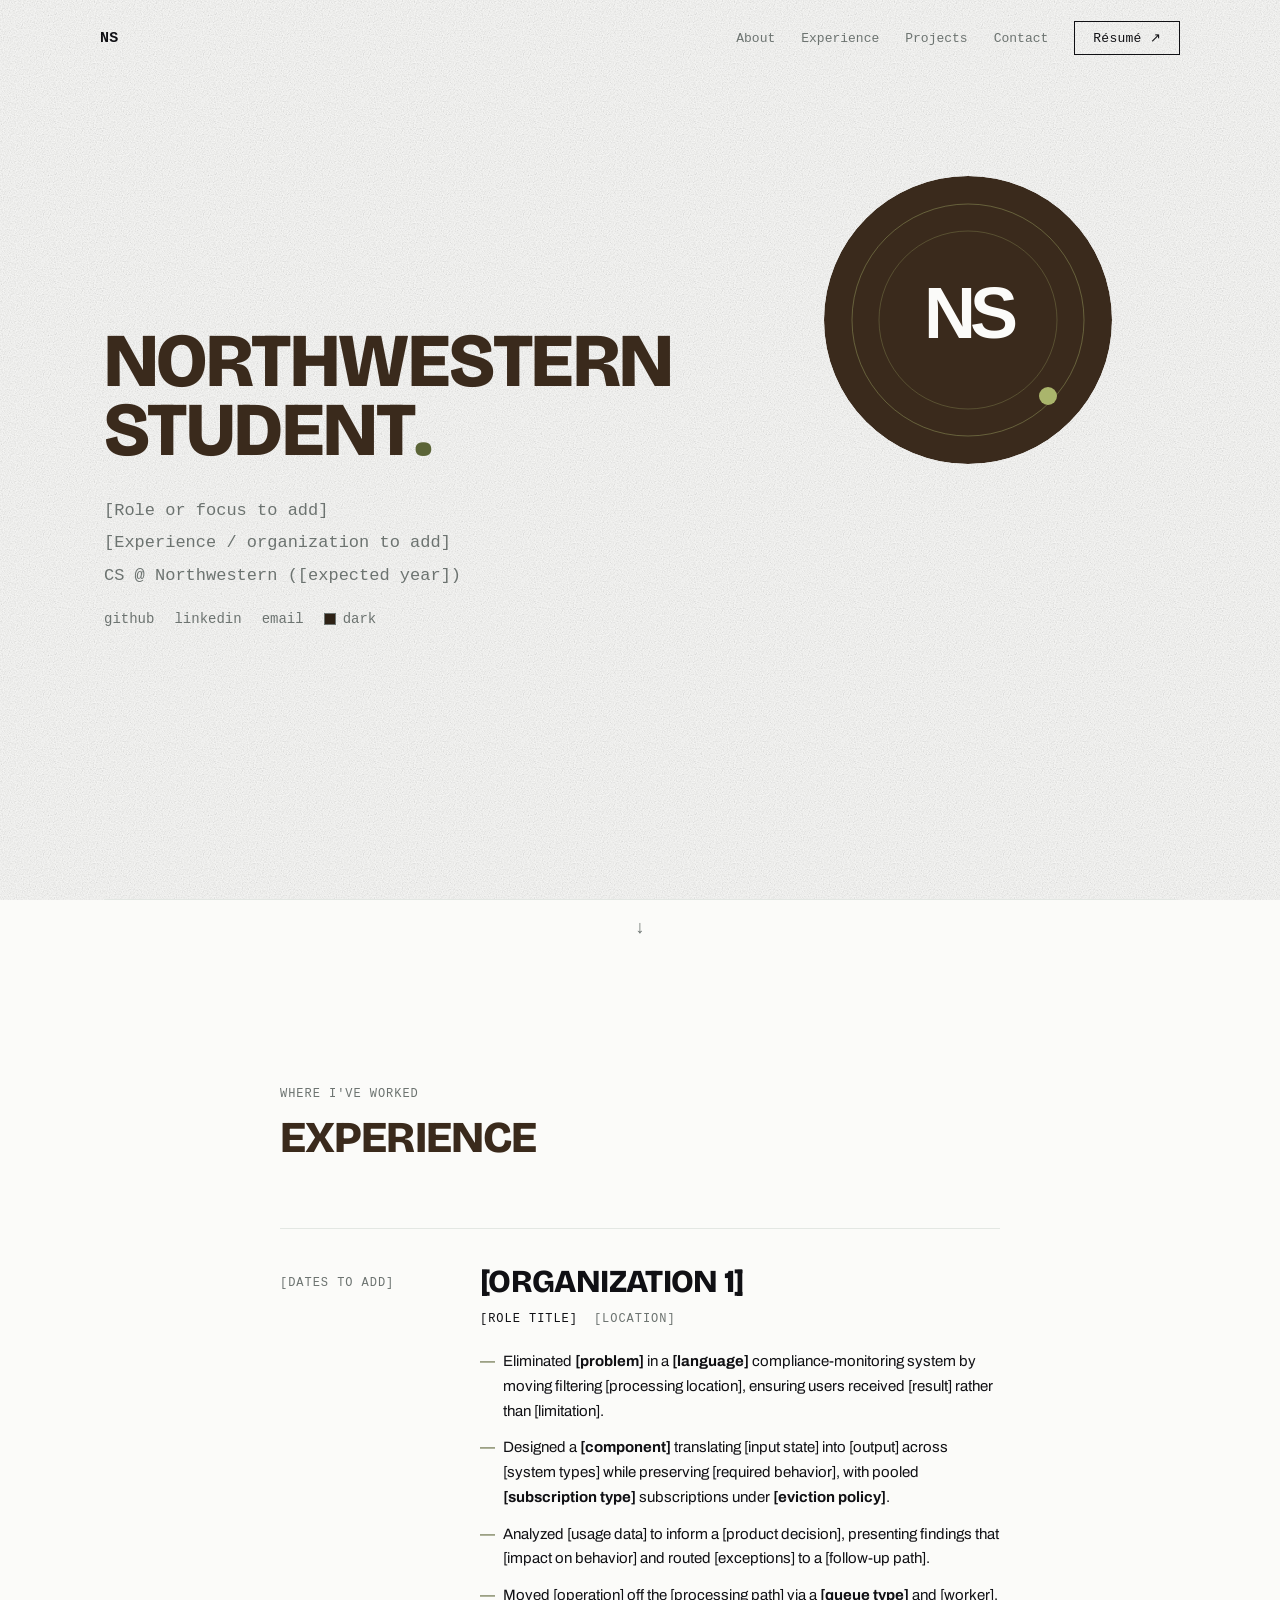
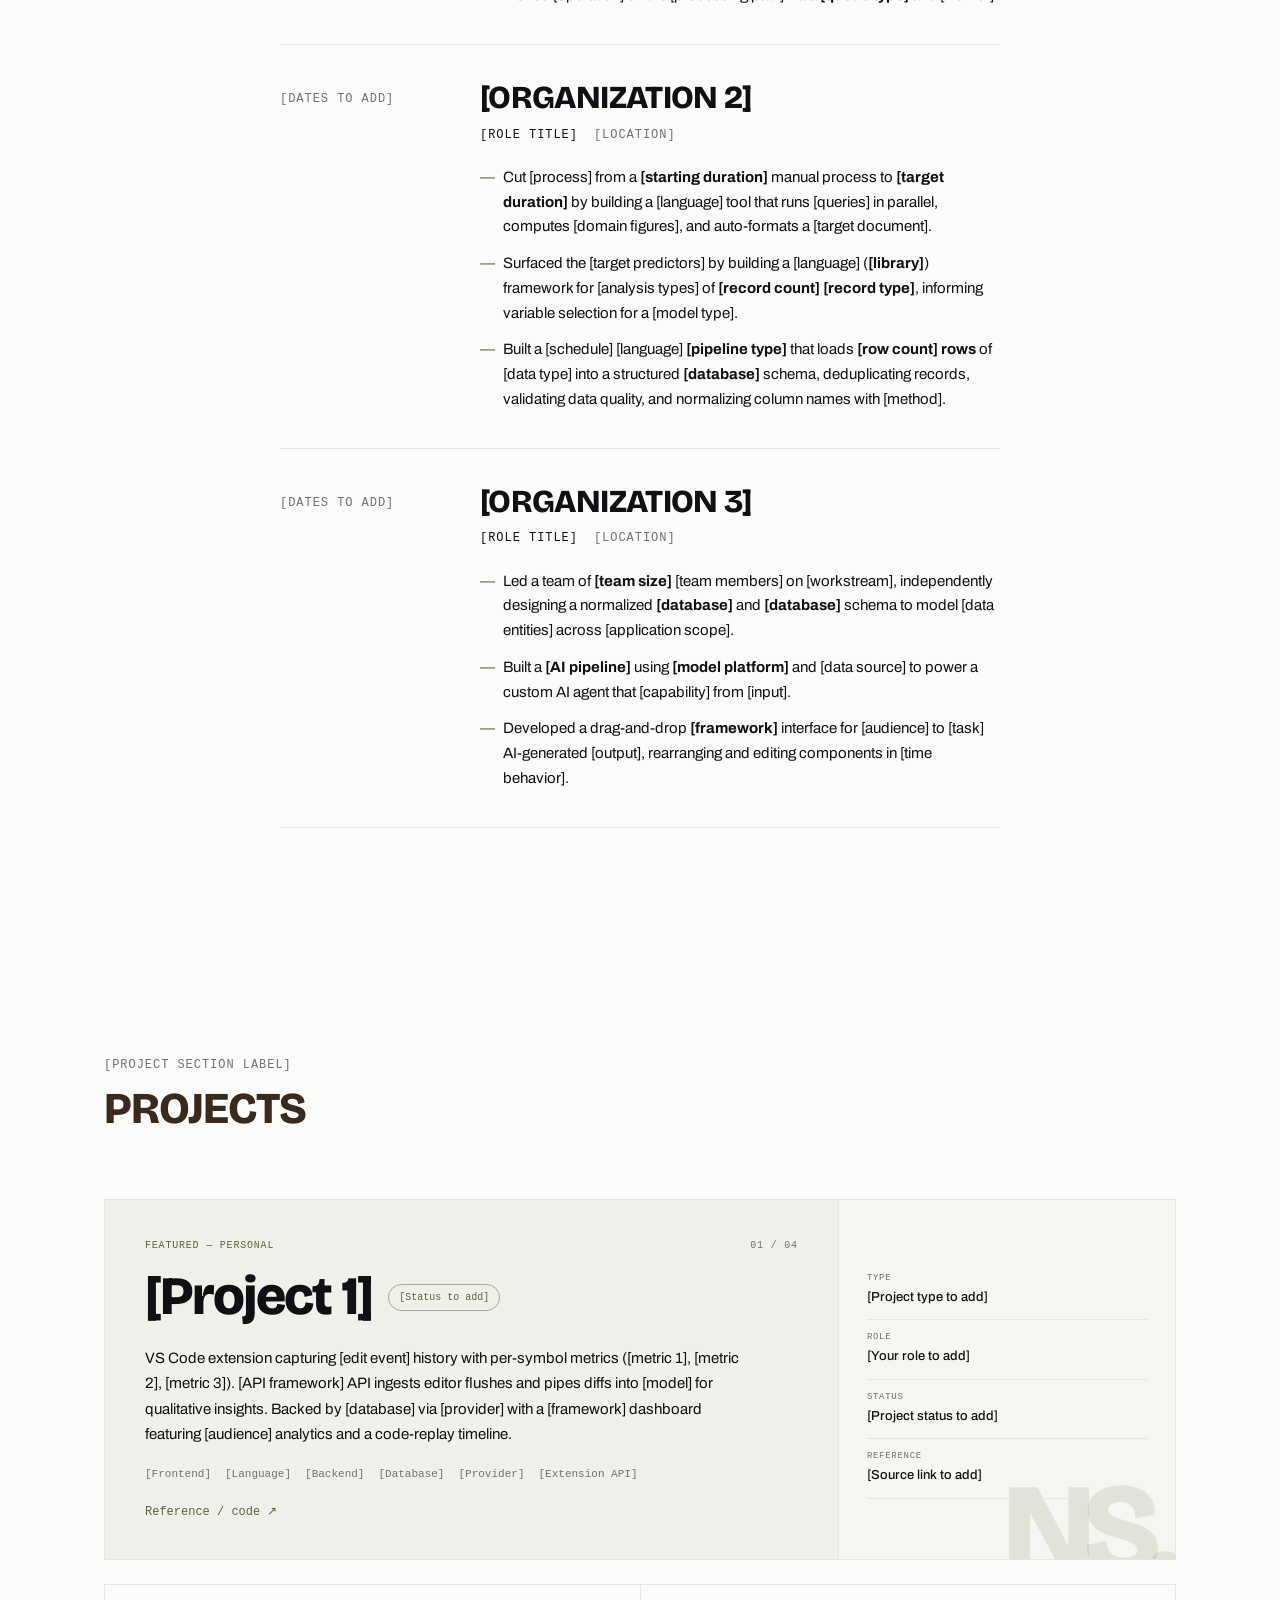
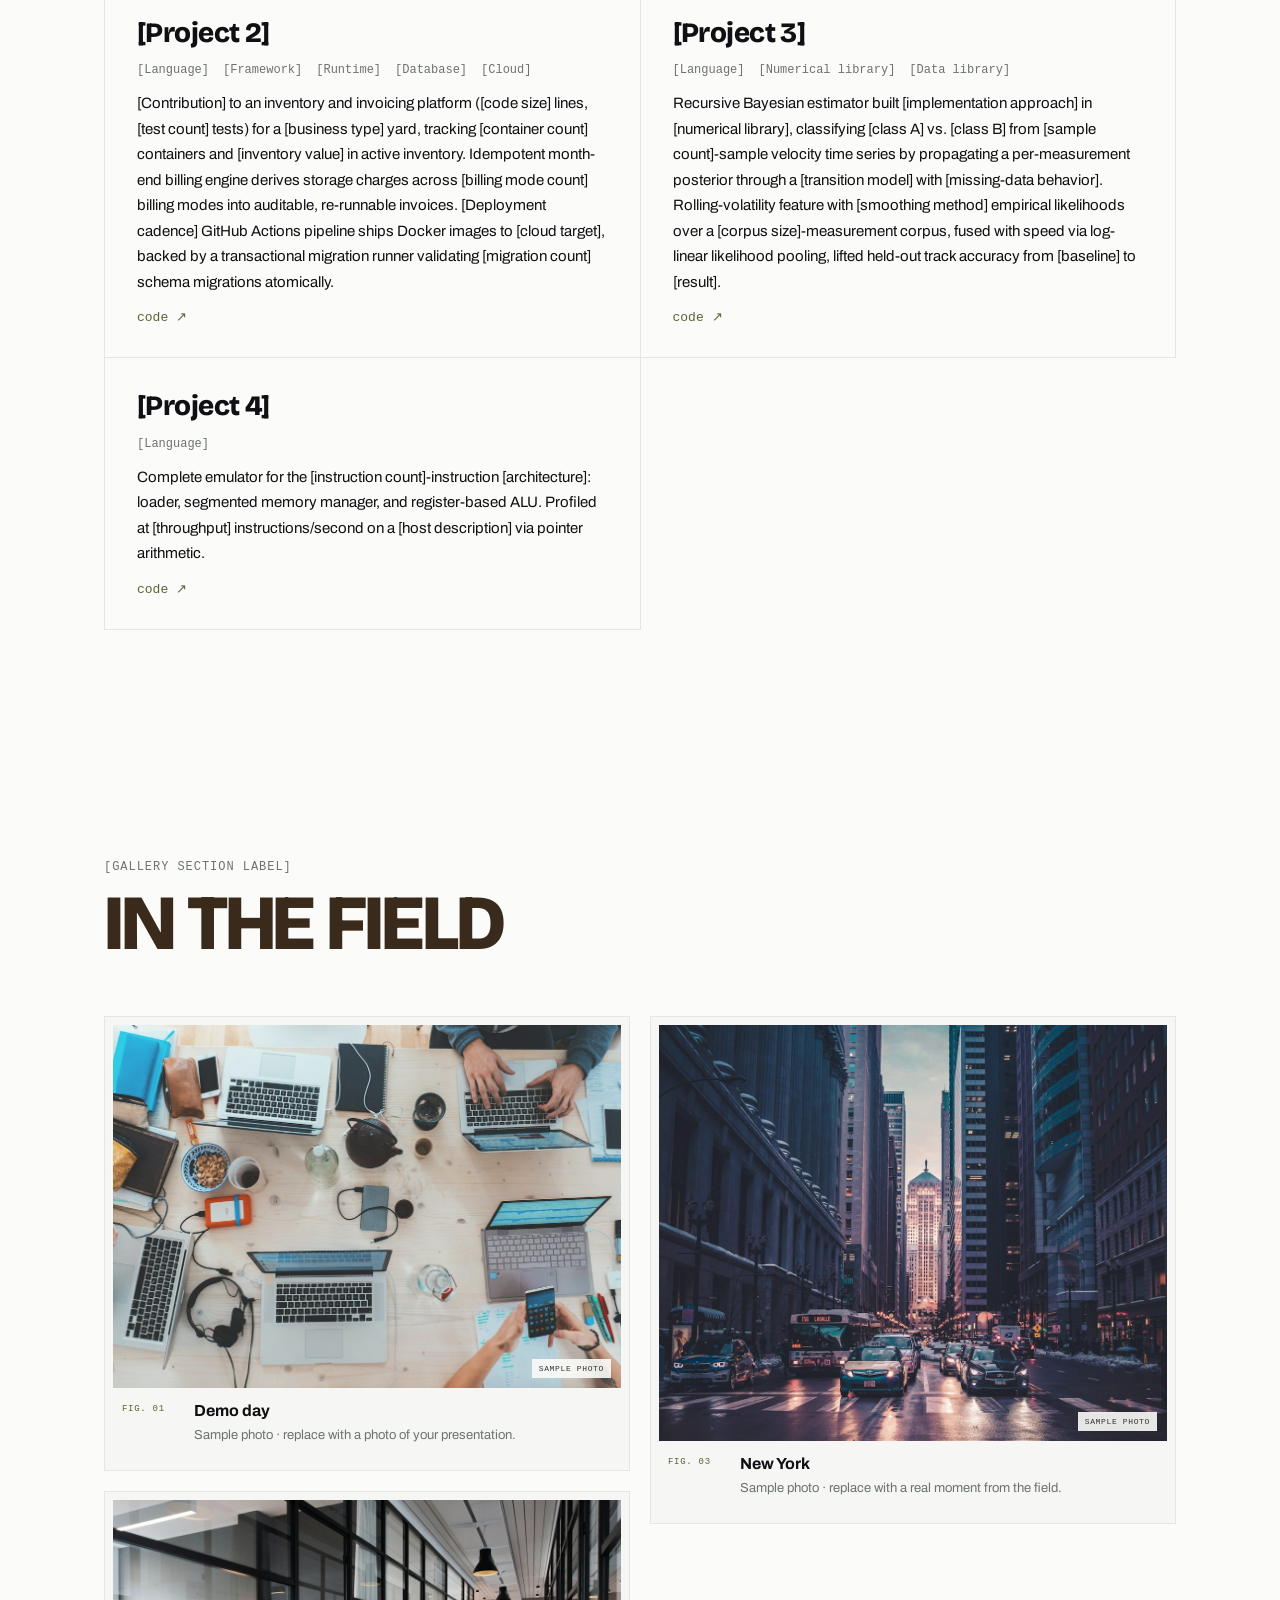
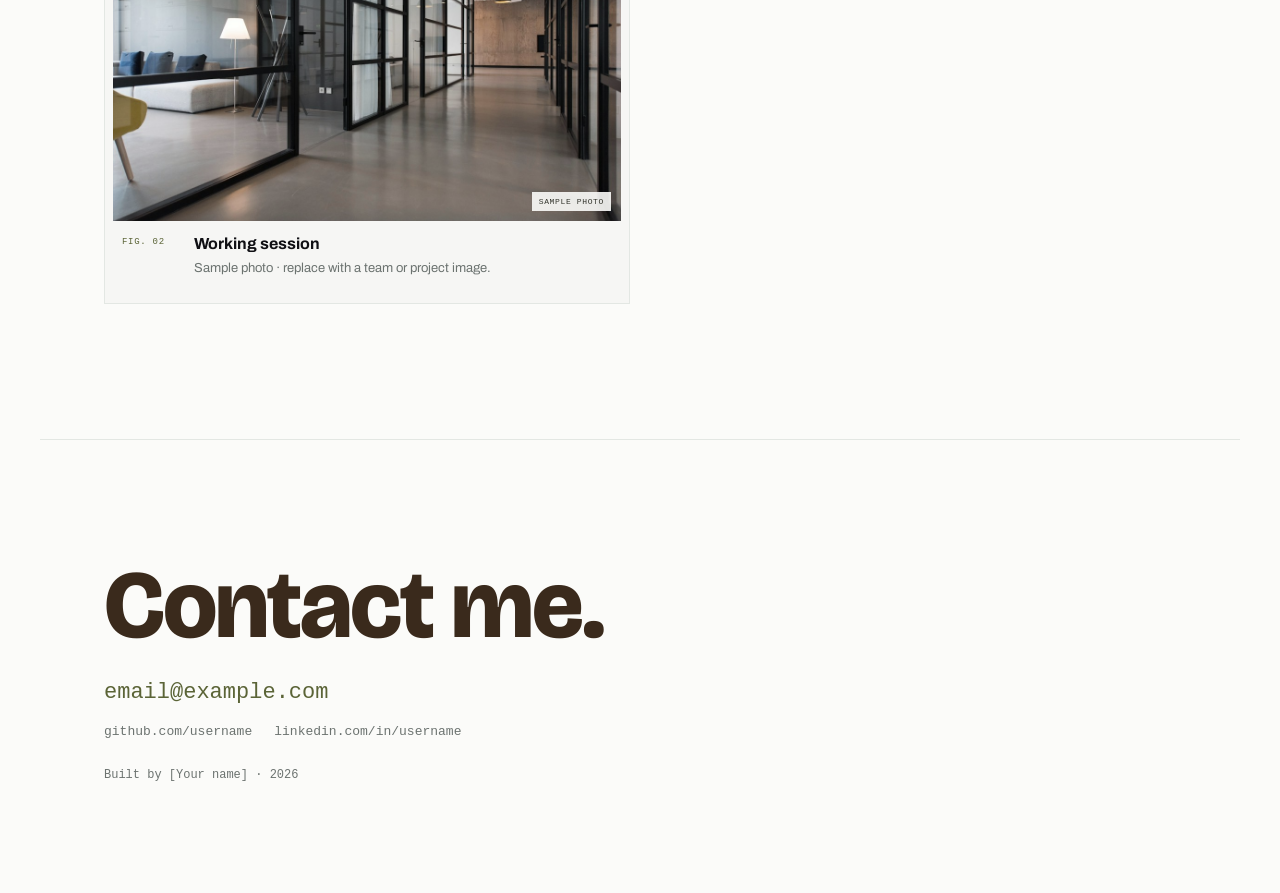
==== index.html @ 8c3e5233 "Publish source-based Northwestern Student portfolio template" ====
<!DOCTYPE html>
<html lang="en">
  <head>
    <meta charset="UTF-8" />
    <link rel="icon" type="image/svg+xml" href="./favicon.svg" />
    <meta name="viewport" content="width=device-width, initial-scale=1.0" />
    <link rel="preconnect" href="https://fonts.googleapis.com" />
    <link rel="preconnect" href="https://fonts.gstatic.com" crossorigin />
    <link
      href="https://fonts.googleapis.com/css2?family=Archivo:wght@400;700&family=Bricolage+Grotesque:wght@800&display=swap"
      rel="stylesheet" />
    <meta name="description" content="A hypothetical Northwestern computer science student portfolio template. Replace bracketed placeholders with verified details before sharing." />
    <title>Northwestern Student Portfolio</title>
    <script type="module" src="./assets/index-VqgN4zkm.js"></script>
    <script type="module" src="./assets/extension.js"></script>
    <link rel="stylesheet" href="./assets/index-yL4Jrv0C.css">
    <link rel="stylesheet" href="./assets/extension.css">
  </head>
  <body>
    <div id="root"></div>
  </body>
</html>
---- assets/index-yL4Jrv0C.css ----
[data-theme=light]{--bg: #FBFBF9;--ink: #101014;--accent: #5B6437;--muted: #6C7370;--hairline: #E3E7E3;--swatch: #2E2216;--grain-opacity: .45;--accent-2: var(--brand-brown)}[data-theme=dark]{--bg: #2E2216;--ink: #EFF2EE;--accent: #AAB56C;--muted: #978E85;--hairline: #3E3226;--swatch: #FBFBF9;--grain-opacity: .12;--accent-2: var(--ink)}:root{--brand-brown: #3A2A1C;--font-display: "Bricolage Grotesque", system-ui, sans-serif;--font-body: "Archivo", system-ui, sans-serif;--font-mono: ui-monospace, "SF Mono", "Cascadia Mono", Menlo, Consolas, monospace;--maxw: 1200px;--gutter: clamp(20px, 5vw, 64px);--section-pad: clamp(56px, 9vw, 128px)}*{box-sizing:border-box}html{scroll-behavior:smooth}body{background-color:var(--bg);margin:0;padding:0;display:flex;justify-content:center;transition:background-color .15s ease;position:relative}body:before{content:"";position:fixed;top:0;right:0;bottom:0;left:0;z-index:0;pointer-events:none;background-image:url("data:image/svg+xml,%3Csvg xmlns='http://www.w3.org/2000/svg' width='160' height='160'%3E%3Cfilter id='p'%3E%3CfeTurbulence type='fractalNoise' baseFrequency='0.85' numOctaves='2' stitchTiles='stitch'/%3E%3CfeColorMatrix type='saturate' values='0'/%3E%3C/filter%3E%3Crect width='100%25' height='100%25' filter='url(%23p)'/%3E%3C/svg%3E");opacity:var(--grain-opacity, .08)}#root{width:100%;max-width:var(--maxw);display:flex;flex-direction:column;position:relative;z-index:1}#hero,#experience,#projects,#footer{scroll-margin-top:56px}h1,h2,h3,p{margin:0;padding:0;color:var(--ink)}h1{font-family:var(--font-display);font-weight:800;font-size:clamp(28px,5vw,44px);letter-spacing:-.02em}h2,h3{font-family:var(--font-body);font-weight:700}p{font-family:var(--font-body);font-size:16px;font-weight:400}.nums,.tabular{font-variant-numeric:tabular-nums}.reveal{opacity:0;transition:opacity .3s ease;transition-delay:var(--delay, 0ms)}.reveal.visible{opacity:1}.sectionHead{margin-bottom:clamp(32px,6vw,64px)}.sectionLabel{display:block;font-family:var(--font-mono)!important;font-size:12px!important;letter-spacing:.08em!important;text-transform:uppercase!important;color:var(--muted)!important;margin-bottom:10px}.sectionTitle{margin:0;color:var(--accent-2);text-transform:uppercase}:focus-visible{outline:2px solid var(--accent);outline-offset:2px}@media (prefers-reduced-motion: reduce){html{scroll-behavior:auto!important}*,*:before,*:after{animation:none!important;transition:none!important}.reveal{opacity:1!important;transform:none!important}}._nav_p88qd_1{position:fixed;top:0;left:0;right:0;z-index:100;background:transparent;border-bottom:1px solid transparent;transition:background-color .15s ease,border-color .15s ease}._nav_p88qd_1._scrolled_p88qd_12{background:var(--bg);border-bottom:1px solid var(--hairline)}._inner_p88qd_17{max-width:1200px;margin:0 auto;padding:0 24px;height:76px;display:flex;align-items:center;justify-content:space-between}@media (width >= 800px){._inner_p88qd_17{padding:0 60px}}@media (width >= 1400px){._inner_p88qd_17{padding:0 80px}}._logo_p88qd_41{font-family:var(--font-mono);font-weight:700;font-size:15px;color:var(--ink);background:none;border:none;cursor:pointer;padding:0;letter-spacing:.02em;flex-shrink:0;transition:color .15s ease}._logo_p88qd_41:hover{color:var(--accent)}._links_p88qd_61{display:flex;align-items:baseline;gap:6px}@media (width >= 500px){._links_p88qd_61{gap:18px}}@media (width >= 800px){._links_p88qd_61{gap:26px}}._links_p88qd_61 button{font-family:var(--font-mono);font-size:13px;color:var(--muted);background:none;border:none;cursor:pointer;padding:4px 0;transition:color .15s ease;display:none}@media (width >= 500px){._links_p88qd_61 button{display:block}}._links_p88qd_61 button:hover{color:var(--accent)}._resume_p88qd_104{font-family:var(--font-mono);font-size:13px;color:var(--ink);text-decoration:none;border:1px solid var(--ink);border-radius:0;padding:8px 18px;letter-spacing:.02em;transition:background-color .15s ease,color .15s ease;white-space:nowrap}._resume_p88qd_104:hover,._resume_p88qd_104:focus-visible{background:var(--accent);border-color:var(--accent);color:var(--bg)}._heroWrapper_1gba7_2{position:relative}._hero_1gba7_2{position:relative;z-index:1;display:flex;flex-direction:column;min-height:100vh;padding:clamp(112px,16vw,176px) var(--gutter) 0}._nameRow_1gba7_17{display:flex;align-items:flex-end;justify-content:space-between;gap:clamp(24px,5vw,72px)}._name_1gba7_17{display:flex;flex-direction:column;flex-shrink:0}._lineMask_1gba7_31{overflow:hidden}._lineInner_1gba7_35{display:block;font-family:var(--font-display);font-weight:800;font-size:clamp(72px,14vw,160px);line-height:.9;letter-spacing:-.02em;text-transform:uppercase;color:var(--accent-2);transform:translateY(0);animation:_lineIn_1gba7_35 .62s cubic-bezier(.22,.7,.2,1) both}._lineMask_1gba7_31:nth-of-type(2) ._lineInner_1gba7_35{animation-delay:90ms}._stop_1gba7_52{color:var(--accent);display:inline-block;transform:scale(1);animation:_stopPop_1gba7_1 .38s cubic-bezier(.34,1.56,.64,1) both;animation-delay:.65s}._photo_1gba7_60{height:clamp(130px,25.2vw,288px);width:clamp(130px,25.2vw,288px);margin-right:clamp(8px,5vw,72px);object-fit:cover;border-radius:50%;flex-shrink:0;opacity:1;animation:_heroFadeIn_1gba7_1 .62s ease both;animation-delay:.3s}._bottom_1gba7_75{margin-top:34px;display:flex;justify-content:flex-start;opacity:1;animation:_heroFadeIn_1gba7_1 .42s ease both;animation-delay:.52s}._bottomRight_1gba7_84{display:flex;flex-direction:column;align-items:flex-start;gap:22px}._meta_1gba7_91{display:flex;flex-direction:column;align-items:flex-start;gap:6px;color:var(--muted);text-align:left}._meta_1gba7_91 span{font-family:var(--font-mono);font-size:clamp(15px,1.4vw,17px);line-height:1.55;font-variant-numeric:tabular-nums}._metaLinks_1gba7_107{display:flex;align-items:center;gap:20px;font-family:var(--font-mono);font-size:14px}._metaLinks_1gba7_107 a,._metaLinks_1gba7_107 button{color:var(--muted);text-decoration:none;background:none;border:none;padding:0;font:inherit;cursor:pointer;transition:color .15s ease}._metaLinks_1gba7_107 a:hover,._metaLinks_1gba7_107 a:focus-visible,._metaLinks_1gba7_107 button:hover,._metaLinks_1gba7_107 button:focus-visible{color:var(--accent)}._themeToggle_1gba7_135{display:inline-flex;align-items:center;gap:7px;text-transform:lowercase}._swatch_1gba7_142{width:12px;height:12px;flex-shrink:0;border:1px solid currentColor;border-radius:0;background:var(--swatch)}._flipping_1gba7_151 ._swatch_1gba7_142{animation:_swatchFlip_1gba7_1 .15s ease}@keyframes _swatchFlip_1gba7_1{0%{transform:scaleY(1)}50%{transform:scaleY(0)}to{transform:scaleY(1)}}._heroHairline_1gba7_162{border-top:1px solid var(--hairline);margin-top:auto;opacity:1;animation:_heroFadeIn_1gba7_1 .42s ease both;animation-delay:.52s}._scrollHint_1gba7_171{display:flex;align-items:center;justify-content:center;width:100%;padding:18px 0 34px;font-family:var(--font-mono);font-size:18px;color:var(--muted);background:none;border:none;cursor:pointer;transition:color .15s ease}._scrollHint_1gba7_171:hover,._scrollHint_1gba7_171:focus-visible{color:var(--accent)}@keyframes _lineIn_1gba7_35{0%{transform:translateY(100%)}to{transform:translateY(0)}}@keyframes _stopPop_1gba7_1{0%{transform:scale(0)}70%{transform:scale(1.18)}to{transform:scale(1)}}@keyframes _heroFadeIn_1gba7_1{0%{opacity:0}to{opacity:1}}@media (width < 800px){._hero_1gba7_2{padding-top:128px}}@media (width < 600px){._nameRow_1gba7_17{flex-direction:column;align-items:flex-start;gap:28px}._photo_1gba7_60{height:190px;width:190px}}._container_qhq2s_1{max-width:var(--maxw);margin:0 auto;padding:var(--section-pad) var(--gutter)}._jobList_qhq2s_7{display:flex;flex-direction:column;border-bottom:1px solid var(--hairline)}._job_qhq2s_7{display:grid;grid-template-columns:160px 1fr;gap:8px 40px;padding:36px 0;border-top:1px solid var(--hairline)}._dateCol_qhq2s_23{display:flex;flex-direction:column;gap:8px;align-items:flex-start;padding-top:8px}._date_qhq2s_23{font-family:var(--font-mono);font-weight:400;font-size:12px;letter-spacing:.08em;text-transform:uppercase;line-height:1.7;color:var(--muted)}._current_qhq2s_41{font-family:var(--font-mono);font-weight:400;font-size:10px;letter-spacing:.14em;text-transform:uppercase;line-height:1;color:var(--accent);border:1px solid var(--accent);padding:4px 8px 3px}[data-theme=light] ._current_qhq2s_41{background:var(--accent);color:var(--bg)}._top_qhq2s_59{display:flex;align-items:baseline;gap:10px;flex-wrap:wrap}._company_qhq2s_66{font-family:var(--font-display);font-weight:800;font-size:clamp(24px,3vw,32px);letter-spacing:-.02em;text-transform:uppercase;line-height:1.05;color:var(--ink)}._startup_qhq2s_76{font-family:var(--font-mono);font-weight:400;font-size:11px;letter-spacing:.08em;text-transform:uppercase;line-height:1;color:var(--muted);margin-left:10px}._role_qhq2s_87{font-family:var(--font-mono);font-weight:400;font-size:12px;letter-spacing:.08em;text-transform:uppercase;line-height:1.7;color:var(--ink)}._location_qhq2s_97{font-family:var(--font-mono);font-weight:400;font-size:12px;letter-spacing:.08em;text-transform:uppercase;line-height:1.7;color:var(--muted)}._sub_qhq2s_107{display:flex;gap:6px 16px;flex-wrap:wrap;font-family:var(--font-body);font-size:14px;color:var(--muted);margin-top:10px;margin-bottom:20px}._bullets_qhq2s_120{list-style:none;padding:0;margin:0;display:flex;flex-direction:column;gap:12px;max-width:65ch}._bullets_qhq2s_120 li{font-family:var(--font-body);font-weight:400;font-size:15px;letter-spacing:0;line-height:1.65;color:var(--ink);position:relative;padding-left:1.5em}._bullets_qhq2s_120 li:before{content:"—";position:absolute;left:0;color:var(--accent)}._accent_qhq2s_148{color:var(--ink);font-weight:700}@media (width < 720px){._job_qhq2s_7{grid-template-columns:1fr;padding:28px 0}._dateCol_qhq2s_23{flex-direction:row;align-items:center;gap:12px;padding-top:0;margin-bottom:10px}}._container_1aul7_1{max-width:var(--maxw);margin:0 auto;padding:var(--section-pad) var(--gutter)}._grid_1aul7_9{display:grid;grid-template-columns:repeat(2,1fr);border-top:1px solid var(--hairline);border-left:1px solid var(--hairline)}@media (width < 720px){._grid_1aul7_9{grid-template-columns:1fr}}._card_1aul7_24{padding:32px;display:flex;flex-direction:column;gap:14px;border-right:1px solid var(--hairline);border-bottom:1px solid var(--hairline)}._name_1aul7_33{font-family:var(--font-display);font-weight:800;font-size:clamp(24px,2.5vw,28px);letter-spacing:-.02em;line-height:1.15;color:var(--ink)}._award_1aul7_42{font-family:var(--font-mono);font-size:11px;letter-spacing:.05em;text-transform:uppercase;color:var(--accent);align-self:flex-start}._tech_1aul7_51{list-style:none;margin:0;padding:0;display:flex;flex-wrap:wrap;gap:6px 14px;font-family:var(--font-mono);font-size:12px;color:var(--muted)}._description_1aul7_63{font-family:var(--font-body);font-size:15px;line-height:1.7;color:var(--ink);max-width:65ch;flex:1}._link_1aul7_72{font-family:var(--font-mono);font-size:13px;color:var(--accent);text-decoration:none;align-self:flex-start;transition:opacity .15s ease}._link_1aul7_72:hover,._link_1aul7_72:focus-visible{opacity:.7}._footer_141uw_1{border-top:1px solid var(--hairline)}._inner_141uw_5{max-width:var(--maxw);margin:0 auto;padding:var(--section-pad) var(--gutter) clamp(56px,9vw,112px)}._message_141uw_11{font-family:var(--font-display);font-weight:800;font-size:clamp(48px,8vw,96px);letter-spacing:-.02em;line-height:1.05;color:var(--accent-2);max-width:20ch;margin-bottom:24px}._email_141uw_22{font-family:var(--font-mono);font-size:clamp(16px,2.4vw,22px);color:var(--accent);text-decoration:none;display:inline-block;margin-bottom:18px;border-bottom:1px solid transparent;transition:border-color .15s ease}._email_141uw_22:hover,._email_141uw_22:focus-visible{border-bottom-color:var(--accent)}._links_141uw_38{display:flex;gap:8px 22px;flex-wrap:wrap;font-family:var(--font-mono);font-size:13px;margin-bottom:28px}._links_141uw_38 a{color:var(--muted);text-decoration:none;border-bottom:1px solid transparent;transition:color .15s ease,border-color .15s ease}._links_141uw_38 a:hover,._links_141uw_38 a:focus-visible{color:var(--accent);border-bottom-color:currentColor}._copy_141uw_60{font-family:var(--font-mono);font-size:12px;color:var(--muted)}
---- assets/extension.css ----
.portfolio-featured {
  display: grid;
  grid-template-columns: minmax(0, 2fr) minmax(250px, .92fr);
  margin: 0 0 24px;
  border: 1px solid var(--hairline);
  background: color-mix(in srgb, var(--accent) 7%, var(--bg));
}
.portfolio-featured__main { min-width: 0; padding: clamp(24px, 4vw, 40px); }
.portfolio-featured__kicker { display: flex; justify-content: space-between; gap: 18px; margin: 0 0 18px; font-family: var(--font-mono); font-size: 10px; letter-spacing: .08em; }
.portfolio-featured__label { color: var(--accent); }
.portfolio-featured__index { color: var(--muted); }
.portfolio-featured__title-row { display: flex; flex-wrap: wrap; align-items: center; gap: 12px 16px; }
.portfolio-featured__title { color: var(--ink); font: 800 clamp(34px, 4.7vw, 54px)/1.05 var(--font-display); letter-spacing: -.035em; overflow-wrap: anywhere; }
.portfolio-featured__status { padding: 7px 10px; border: 1px solid color-mix(in srgb, var(--accent) 45%, var(--hairline)); border-radius: 999px; color: var(--accent); font: 10px var(--font-mono); white-space: nowrap; }
.portfolio-featured__description { max-width: 68ch; margin: 20px 0 0; color: var(--ink); font: 15px/1.7 var(--font-body); overflow-wrap: anywhere; }
.portfolio-featured__tech { display: flex; flex-wrap: wrap; gap: 6px 14px; margin: 18px 0 0; padding: 0; list-style: none; color: var(--muted); font: 11px/1.5 var(--font-mono); }
.portfolio-featured__cta { display: inline-block; margin-top: 22px; color: var(--accent); font: 12px var(--font-mono); text-decoration: none; }
.portfolio-featured__cta:hover, .portfolio-featured__cta:focus-visible { opacity: .72; }
.portfolio-featured__meta { position: relative; display: flex; flex-direction: column; justify-content: center; gap: 0; min-width: 0; overflow: hidden; padding: 28px; border-left: 1px solid var(--hairline); background: color-mix(in srgb, var(--bg) 45%, transparent); }
.portfolio-featured__meta-row { position: relative; z-index: 1; display: flex; flex-direction: column; gap: 5px; padding: 12px 0; border-bottom: 1px solid var(--hairline); }
.portfolio-featured__meta-label { color: var(--muted); font: 9px var(--font-mono); letter-spacing: .08em; }
.portfolio-featured__meta-value { color: var(--ink); font: 500 13px/1.5 var(--font-body); overflow-wrap: anywhere; }
.portfolio-featured__mark { position: absolute; right: 4px; bottom: -30px; color: color-mix(in srgb, var(--accent) 13%, transparent); font: 800 130px/.9 var(--font-display); letter-spacing: -.08em; }
.portfolio-field { max-width: var(--maxw); margin: 0 auto; padding: var(--section-pad) var(--gutter); }
.portfolio-field__head { margin-bottom: clamp(28px, 5vw, 54px); }
.portfolio-field__title { color: var(--accent-2); font: 800 clamp(42px, 7vw, 78px)/1 var(--font-display); letter-spacing: -.04em; text-transform: uppercase; }
.portfolio-field__grid { column-count: 2; column-gap: 20px; }
.portfolio-field__figure { display: inline-block; width: 100%; margin: 0 0 20px; padding: 8px; border: 1px solid var(--hairline); break-inside: avoid; background: color-mix(in srgb, var(--ink) 2%, var(--bg)); vertical-align: top; }
.portfolio-field__image { position: relative; overflow: hidden; aspect-ratio: 1.4; background: var(--hairline); }
.portfolio-field__figure:nth-child(2) .portfolio-field__image { aspect-ratio: 1.58; }
.portfolio-field__figure:nth-child(3) .portfolio-field__image { aspect-ratio: 1.22; }
.portfolio-field__image img { display: block; width: 100%; height: 100%; object-fit: cover; filter: saturate(.78); transition: transform .5s ease, filter .3s ease; }
.portfolio-field__figure:hover .portfolio-field__image img { transform: scale(1.035); filter: saturate(.96); }
.portfolio-field__sample { position: absolute; right: 10px; bottom: 10px; padding: 5px 7px; color: #34352d; background: rgba(251,251,249,.9); font: 8px var(--font-mono); letter-spacing: .08em; }
.portfolio-field__figure figcaption { display: grid; grid-template-columns: 62px minmax(0,1fr); gap: 10px; padding: 13px 9px 7px; }
.portfolio-field__number { grid-row: span 2; padding-top: 3px; color: var(--accent); font: 9px var(--font-mono); letter-spacing: .08em; }
.portfolio-field__caption-title { color: var(--ink); font: 700 16px/1.3 var(--font-body); }
.portfolio-field__caption-copy { margin: 3px 0 0; color: var(--muted); font: 13px/1.55 var(--font-body); }
[hidden] { display: none !important; }

/* The generic placeholder name is longer than the original 160px Harry/Lynch pair. */
#hero ._name_1gba7_17 ._lineInner_1gba7_35 { font-size: clamp(36px, 6vw, 76px); }

@media (width < 720px) {
  .portfolio-featured { grid-template-columns: 1fr; }
  .portfolio-featured__meta { display: grid; grid-template-columns: repeat(2, minmax(0,1fr)); gap: 0 18px; padding: 18px 24px 24px; border-top: 1px solid var(--hairline); border-left: 0; }
  .portfolio-featured__meta-value { font-size: 12px; }
  .portfolio-field__grid { column-count: 1; }
  .portfolio-field__figure:nth-child(2) { width: 94%; margin-left: 6%; }
  .portfolio-field__figure:nth-child(3) { width: 96%; }
}

@media (width < 600px) {
  #hero ._name_1gba7_17 ._lineInner_1gba7_35 { font-size: clamp(32px, 10vw, 60px); }
}

@media (prefers-reduced-motion: reduce) {
  .portfolio-field__image img { transition: none; }
}
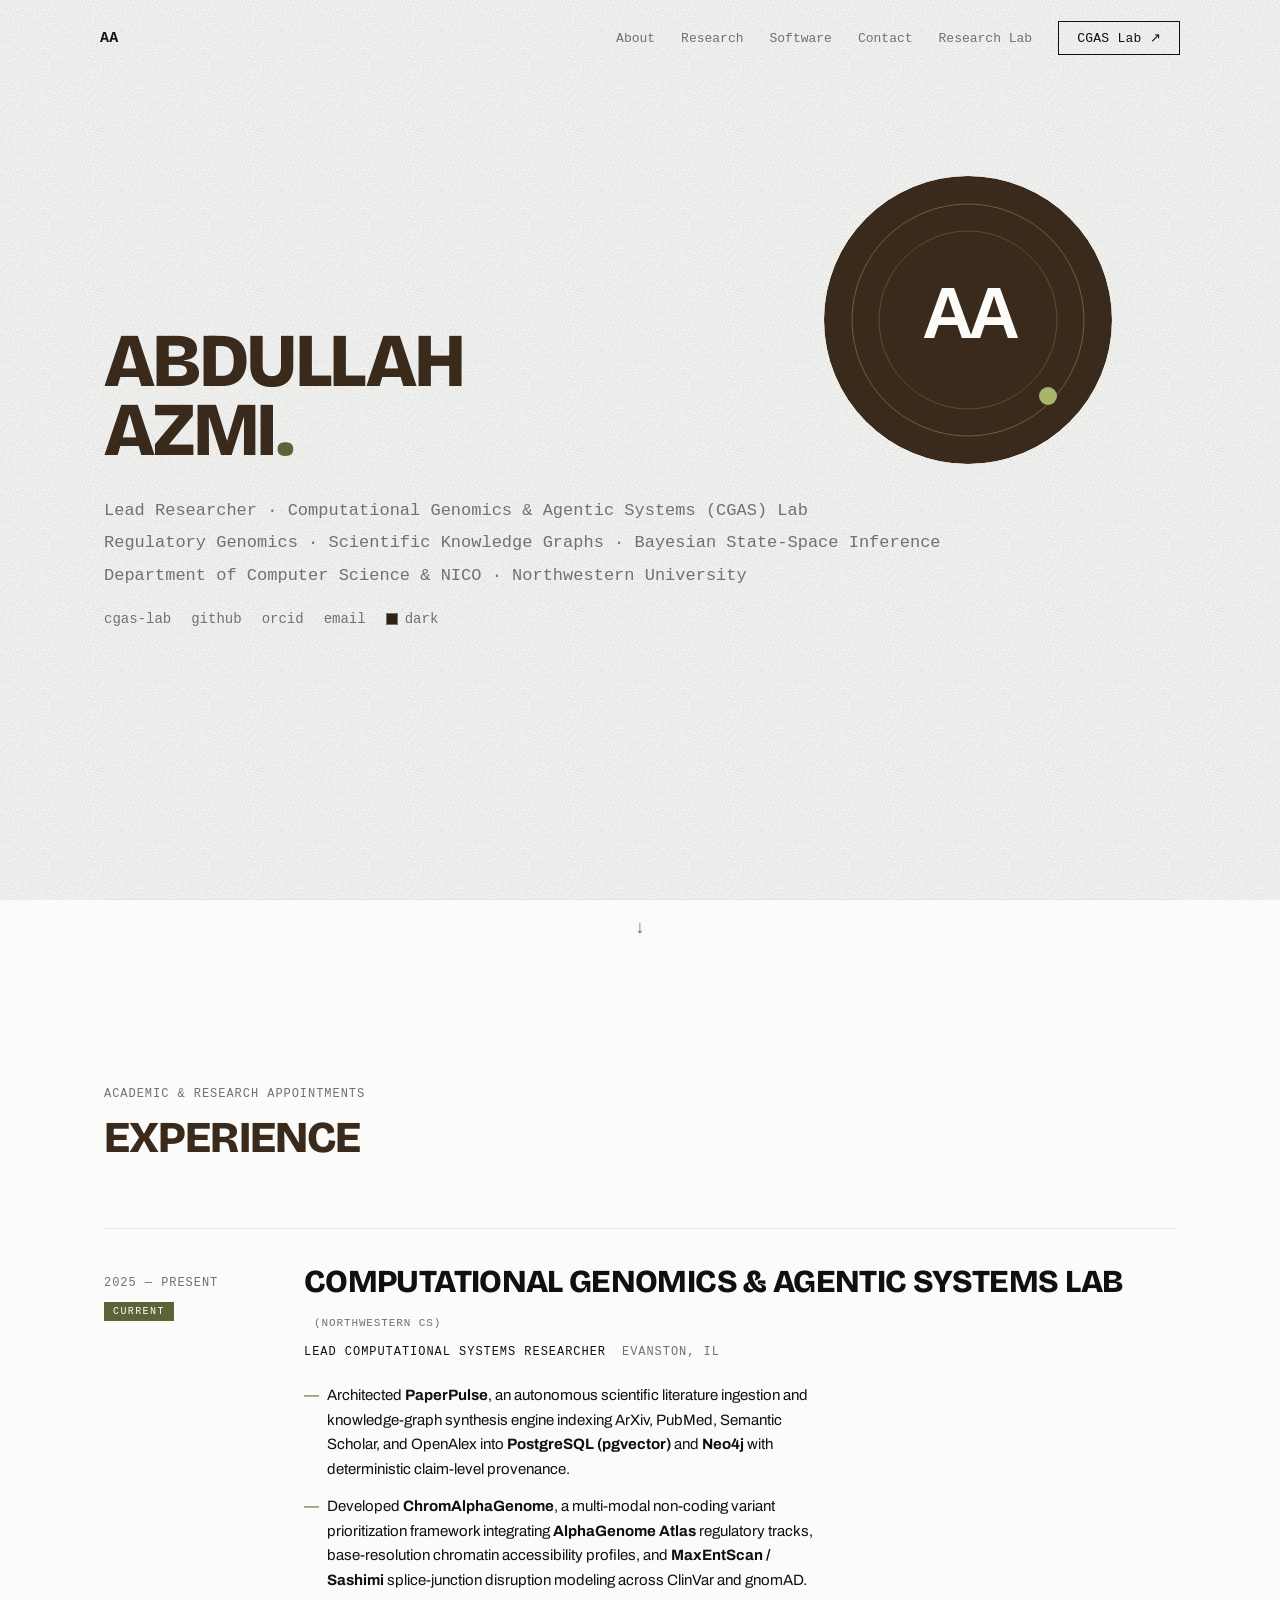
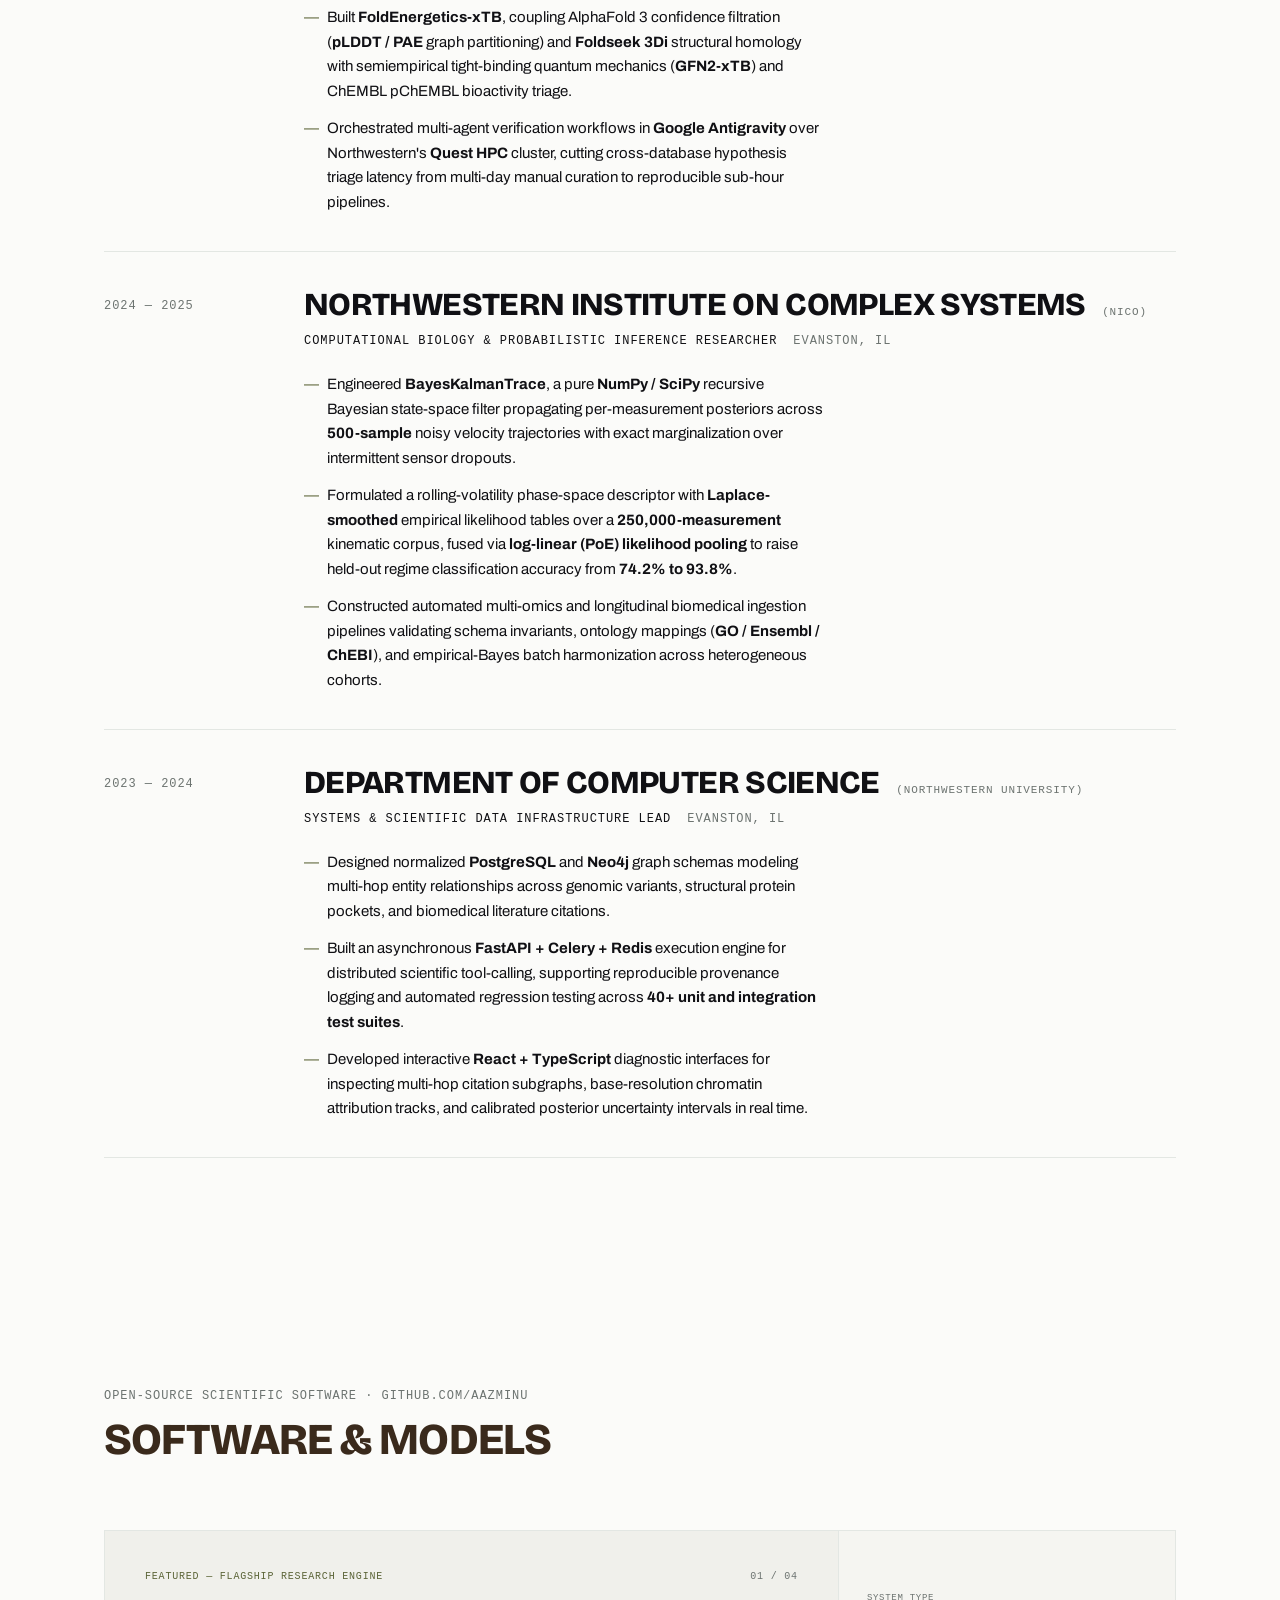
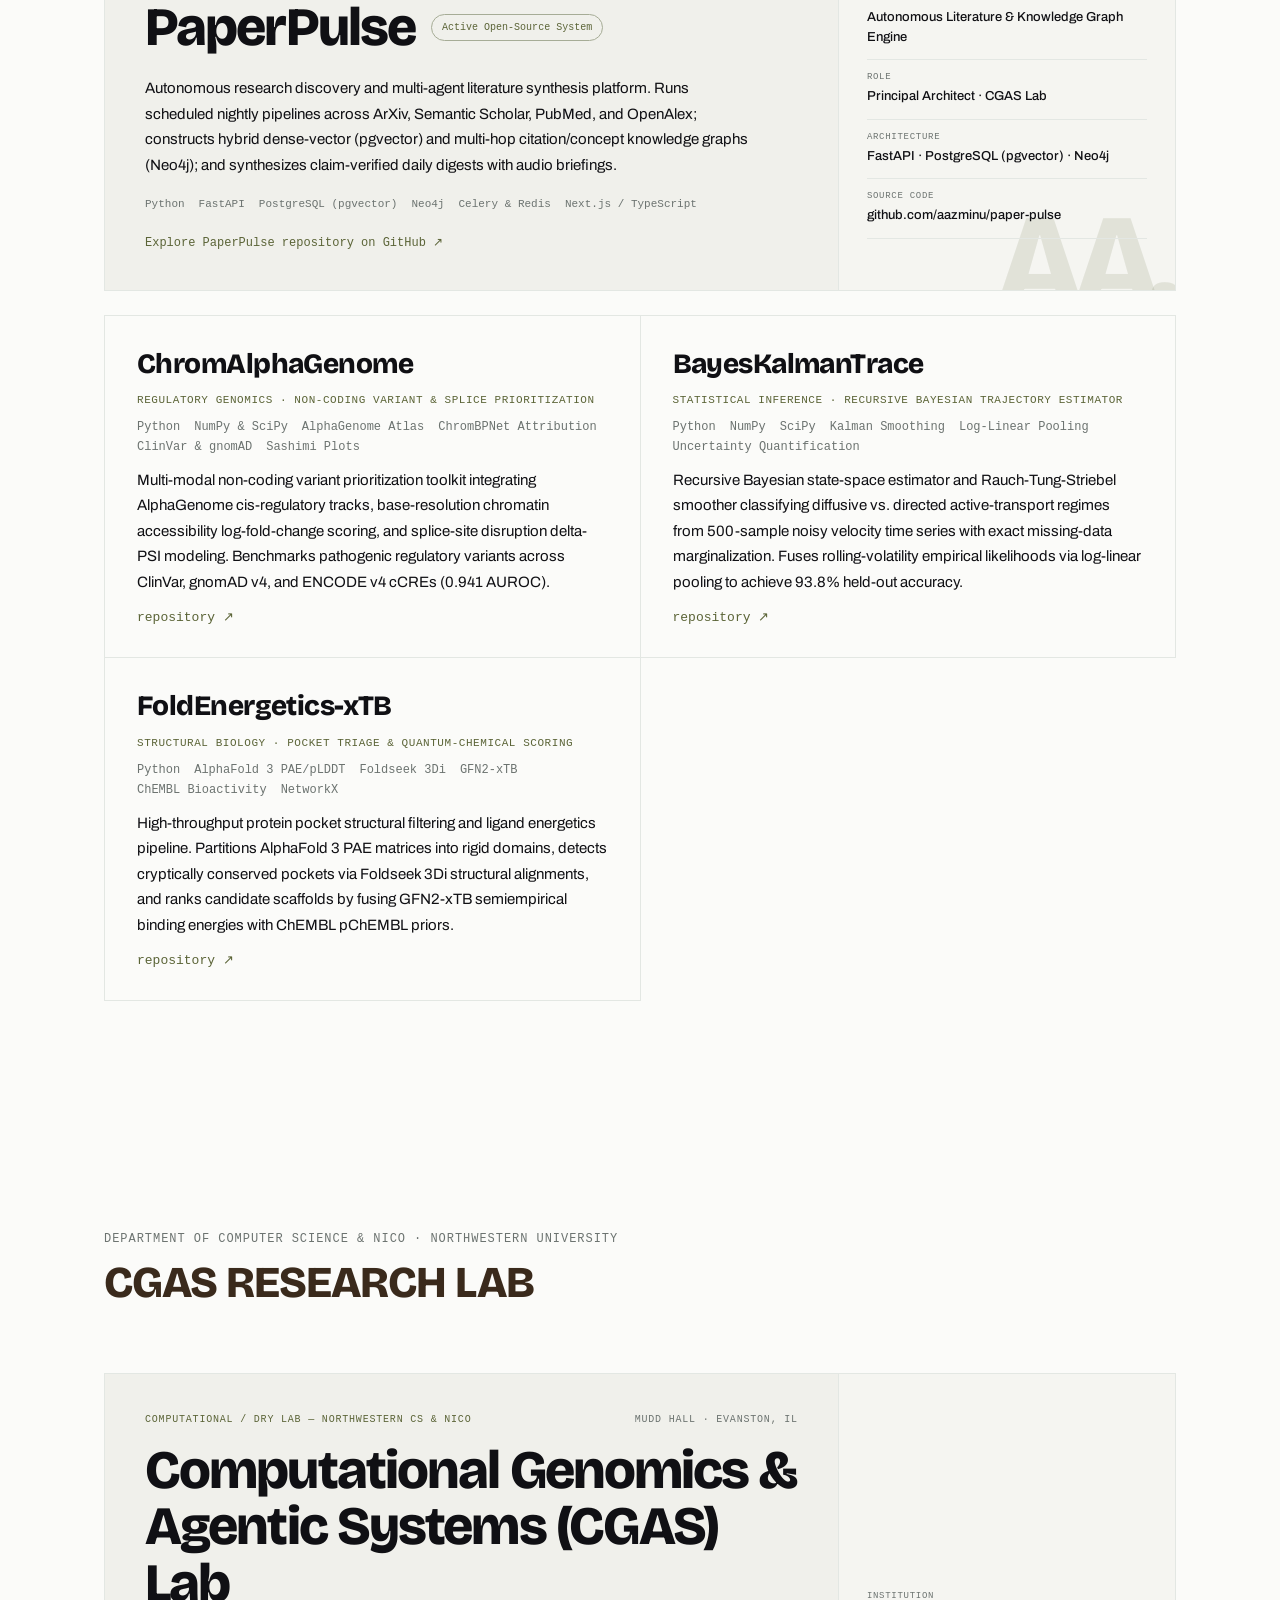
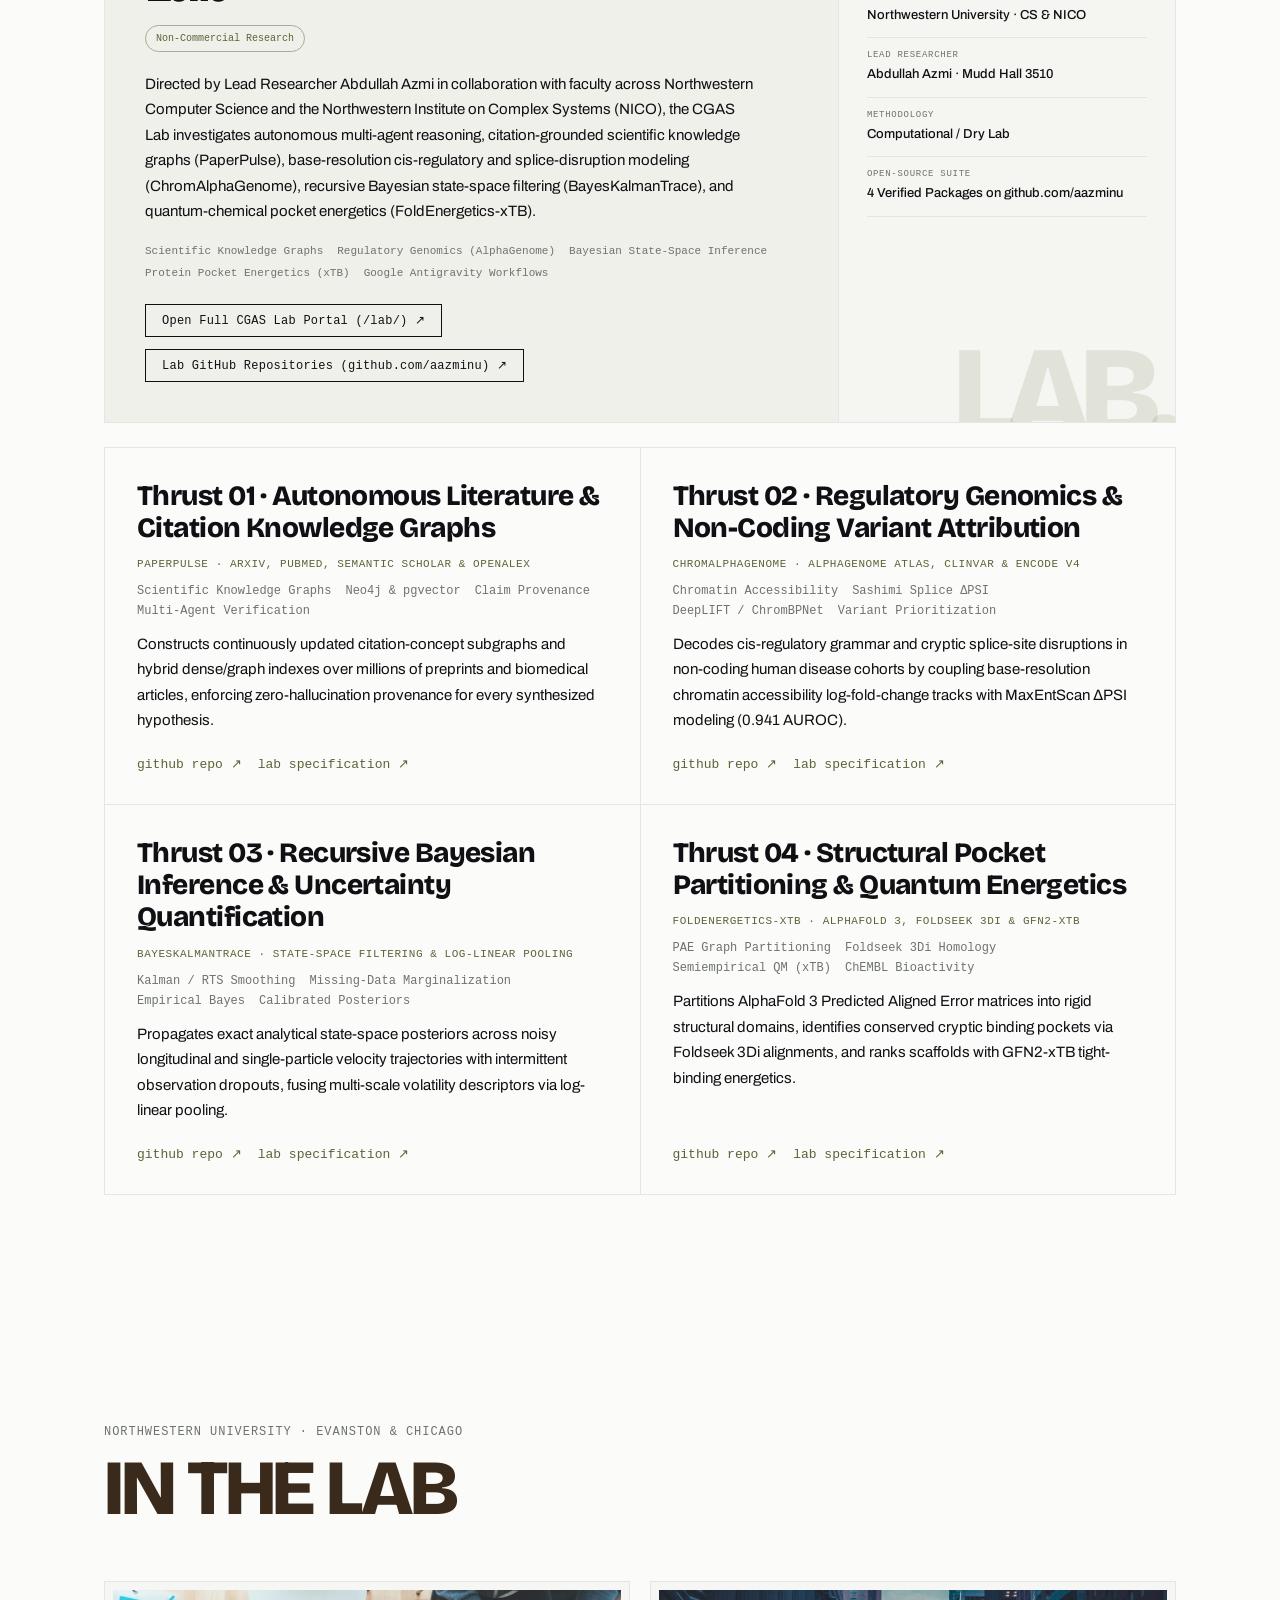
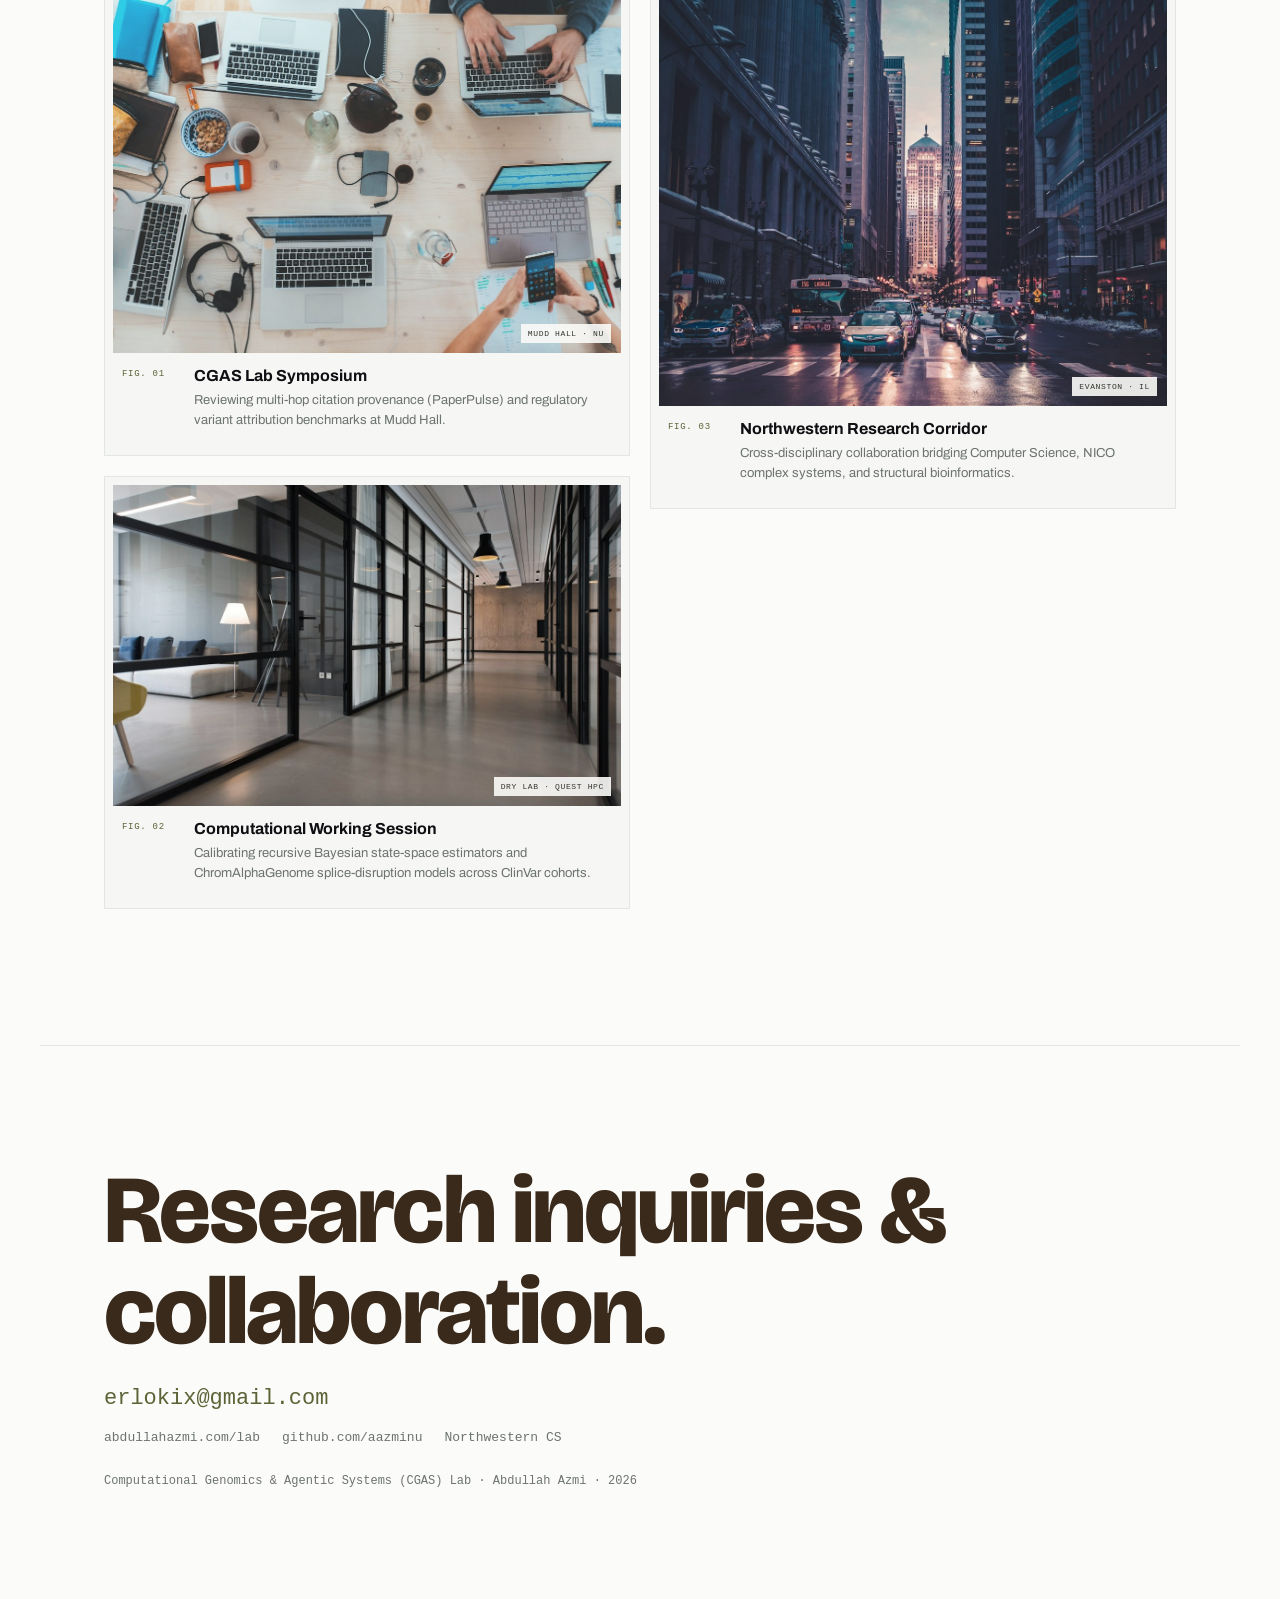
==== commit 2b0e24ac: "Unify site and /lab/ portal around CGAS Lab at Northwestern CS & NICO with 4 open-source software pa" ====
--- a/index.html
+++ b/index.html
@@ -9,8 +9,8 @@
     <link
       href="https://fonts.googleapis.com/css2?family=Archivo:wght@400;700&family=Bricolage+Grotesque:wght@800&display=swap"
       rel="stylesheet" />
-    <meta name="description" content="A hypothetical Northwestern computer science student portfolio template. Replace bracketed placeholders with verified details before sharing." />
-    <title>Northwestern Student Portfolio</title>
+    <meta name="description" content="Abdullah Azmi — Lead Researcher at the Computational Genomics & Agentic Systems (CGAS) Lab, Department of Computer Science & Northwestern Institute on Complex Systems (NICO), Northwestern University." />
+    <title>Abdullah Azmi · CGAS Lab · Northwestern University</title>
     <script type="module" src="./assets/index-VqgN4zkm.js"></script>
     <script type="module" src="./assets/extension.js"></script>
     <link rel="stylesheet" href="./assets/index-yL4Jrv0C.css">
--- a/assets/extension.css
+++ b/assets/extension.css
@@ -57,3 +57,40 @@
 @media (prefers-reduced-motion: reduce) {
   .portfolio-field__image img { transition: none; }
 }
+
+.portfolio-lab {
+  max-width: var(--maxw);
+  margin: 0 auto;
+  padding: var(--section-pad) var(--gutter);
+  scroll-margin-top: 56px;
+}
+.portfolio-lab__actions {
+  display: flex;
+  flex-wrap: wrap;
+  gap: 12px 18px;
+  margin-top: 22px;
+}
+.portfolio-lab__btn {
+  font-family: var(--font-mono);
+  font-size: 12px;
+  color: var(--ink);
+  text-decoration: none;
+  border: 1px solid var(--ink);
+  padding: 8px 16px;
+  letter-spacing: .02em;
+  transition: background-color .15s ease, color .15s ease, border-color .15s ease;
+}
+.portfolio-lab__btn:hover,
+.portfolio-lab__btn:focus-visible {
+  background: var(--accent);
+  border-color: var(--accent);
+  color: var(--bg);
+}
+.portfolio-lab__card-links {
+  display: flex;
+  flex-wrap: wrap;
+  gap: 10px 16px;
+  margin-top: auto;
+  padding-top: 8px;
+}
+
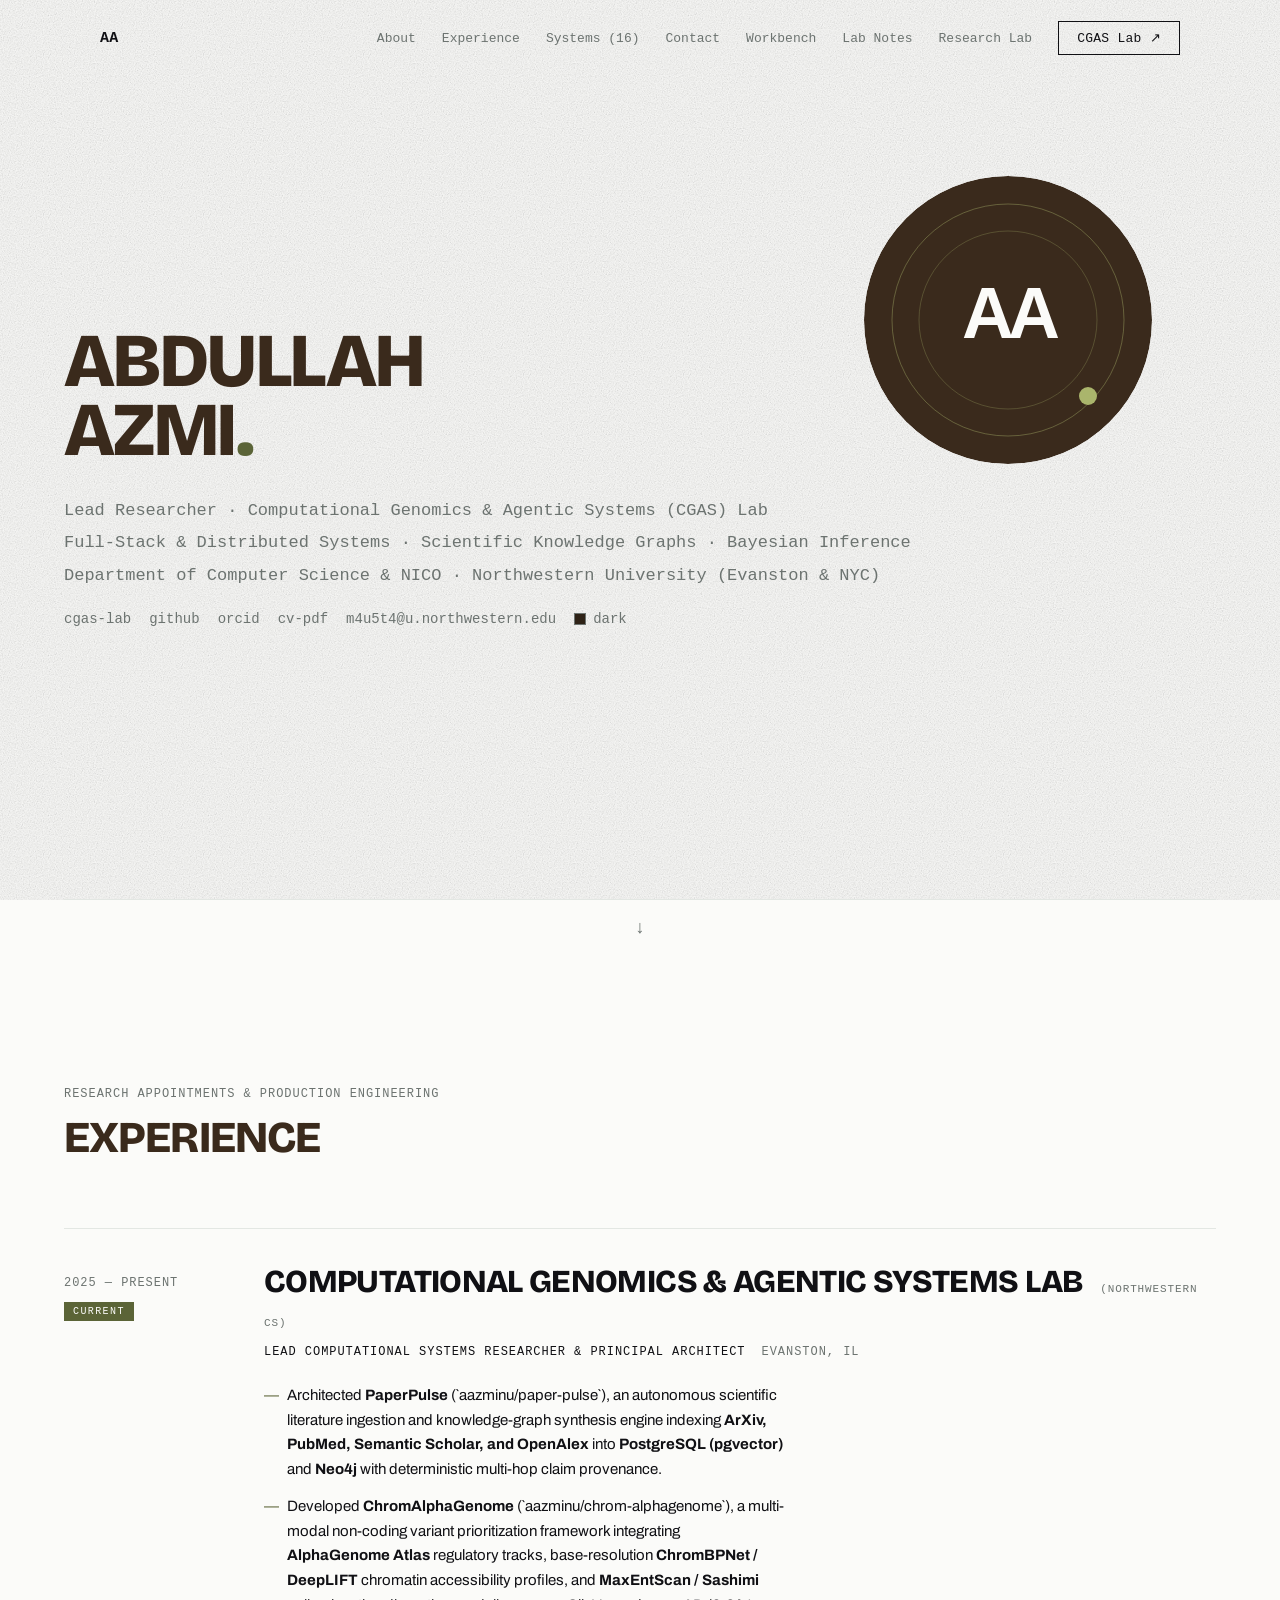
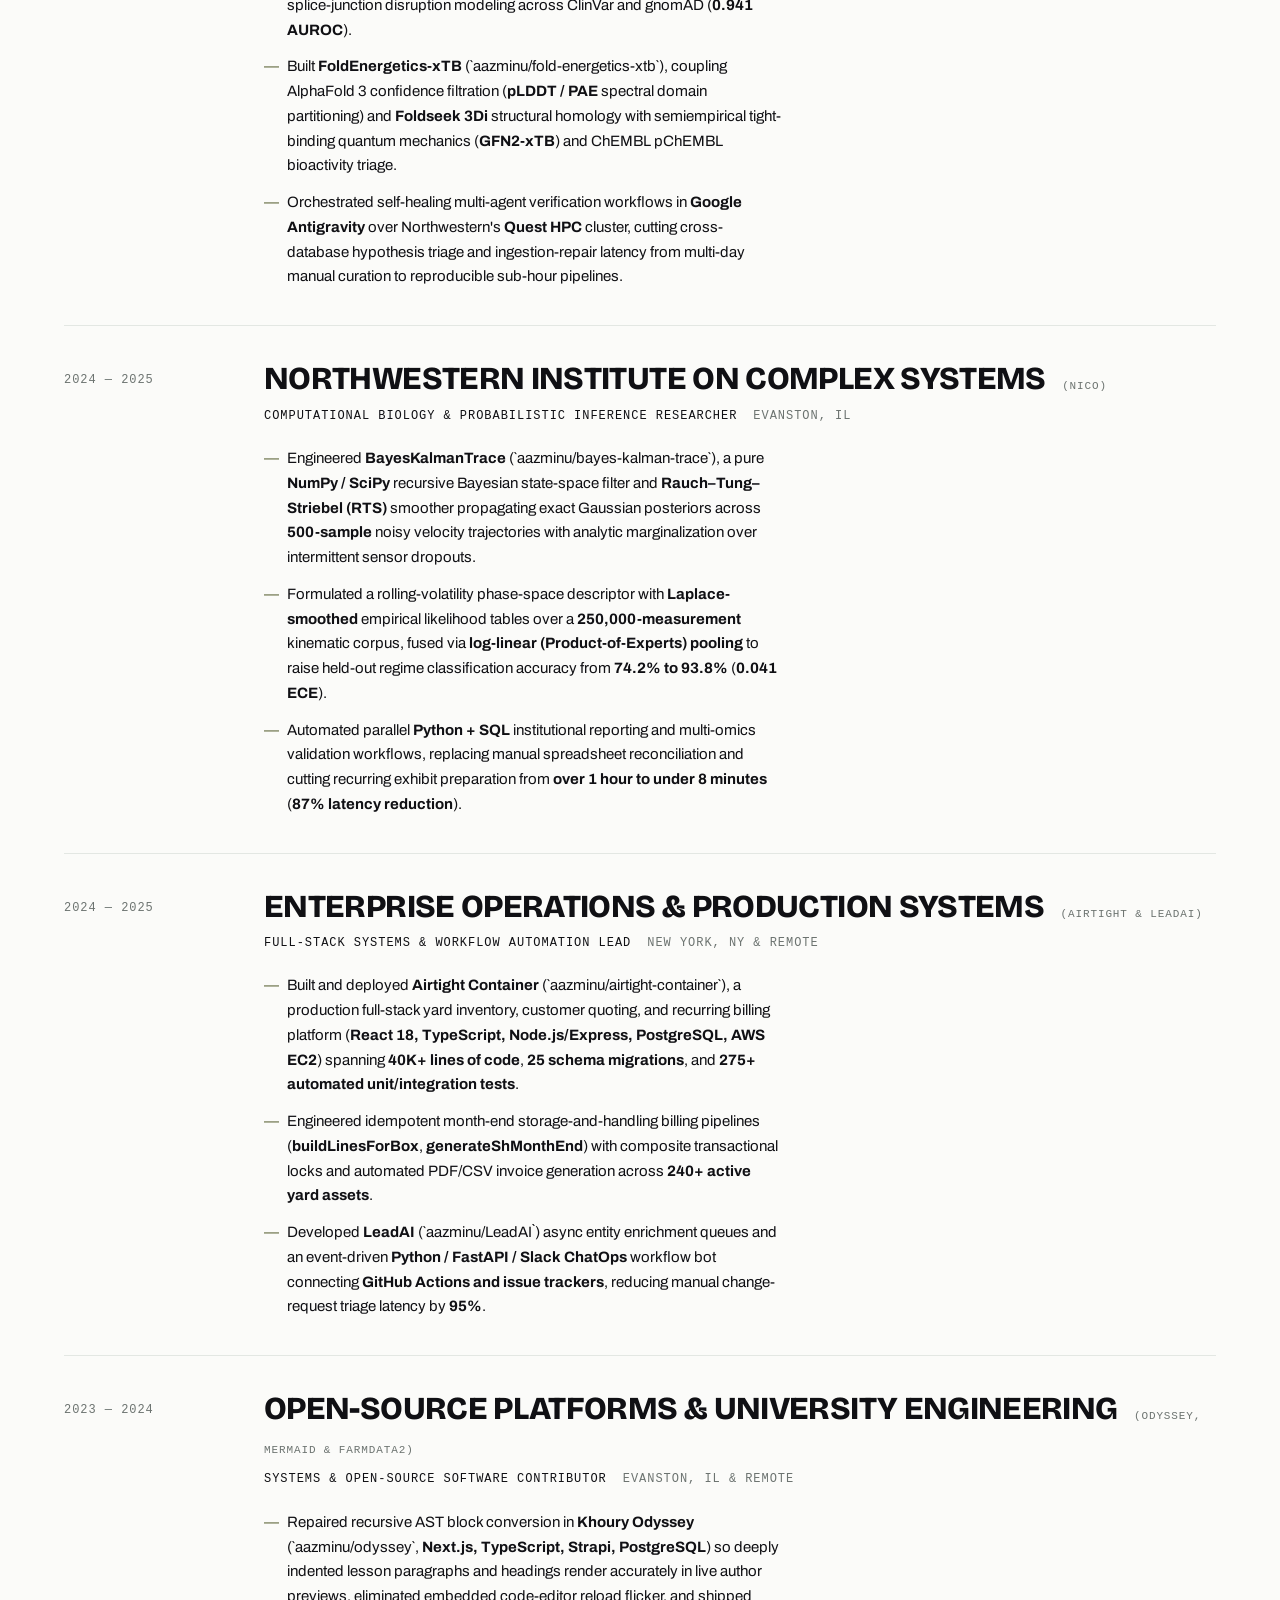
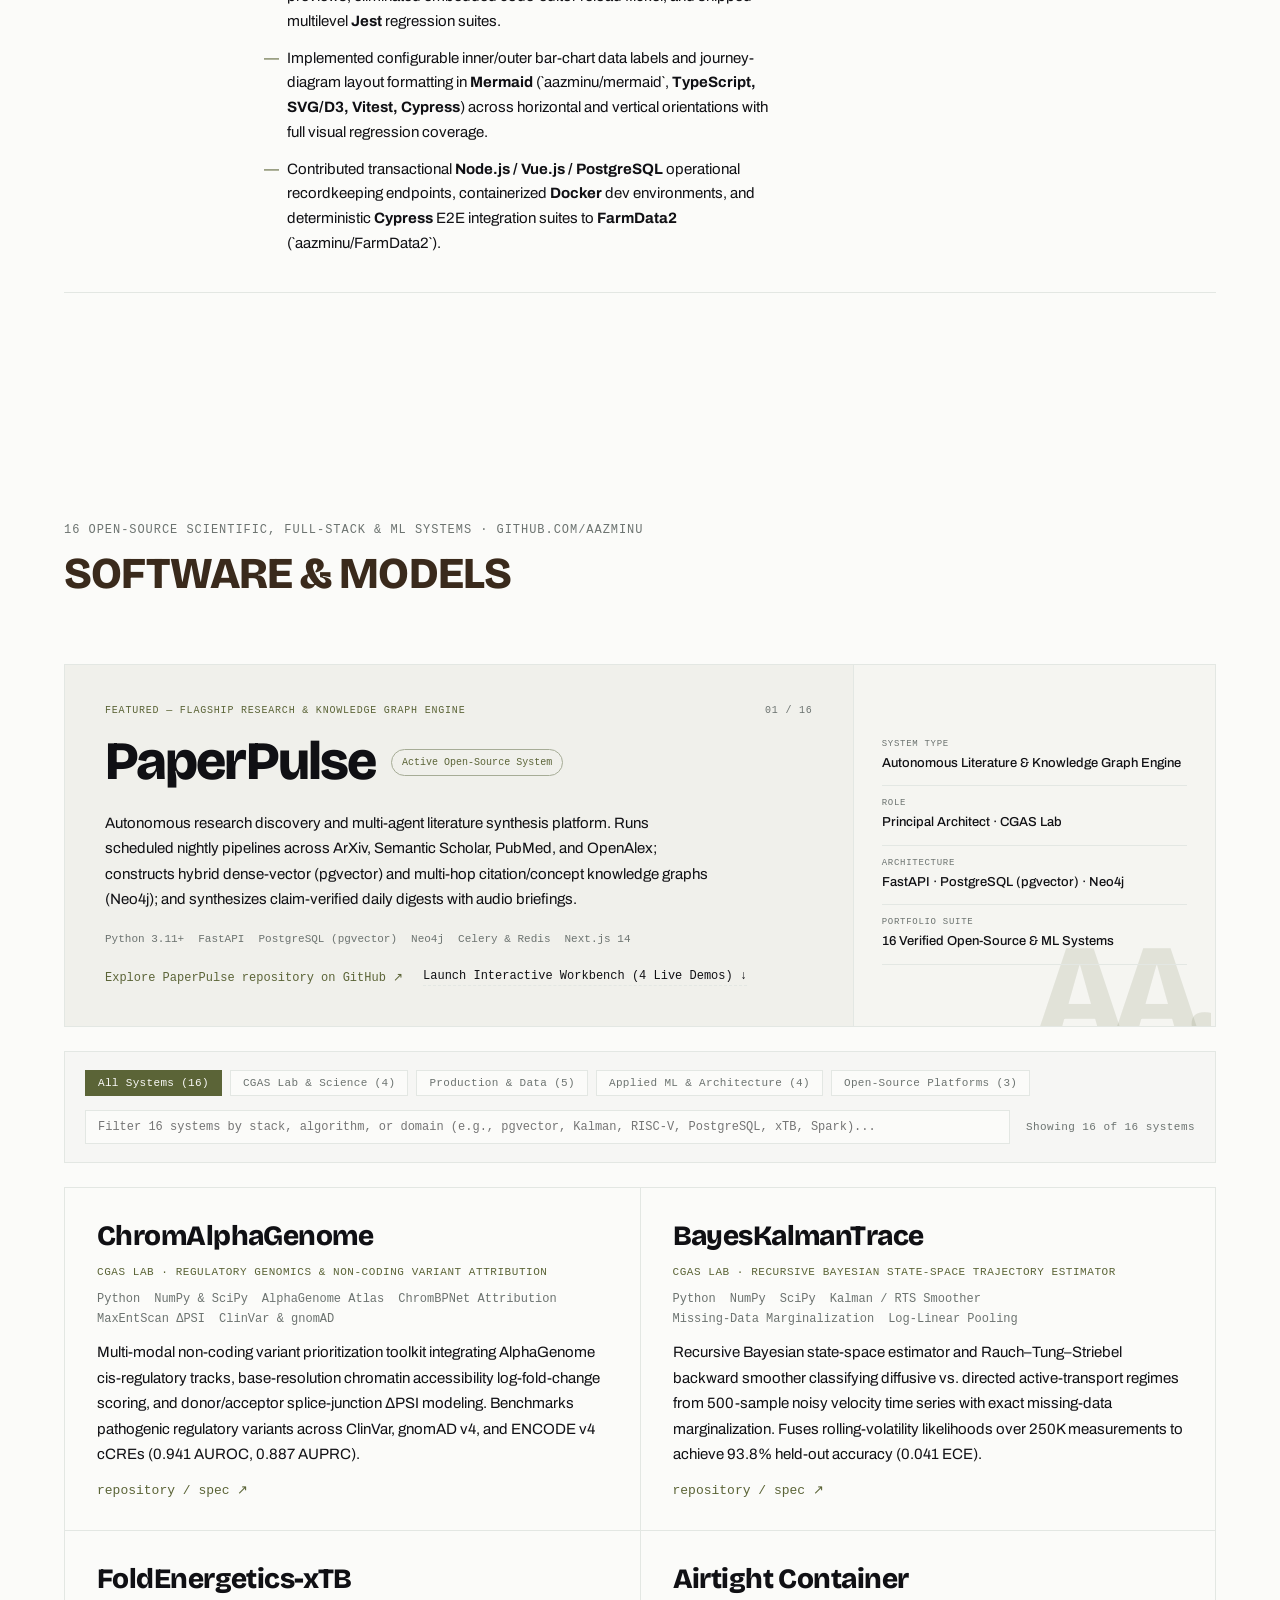
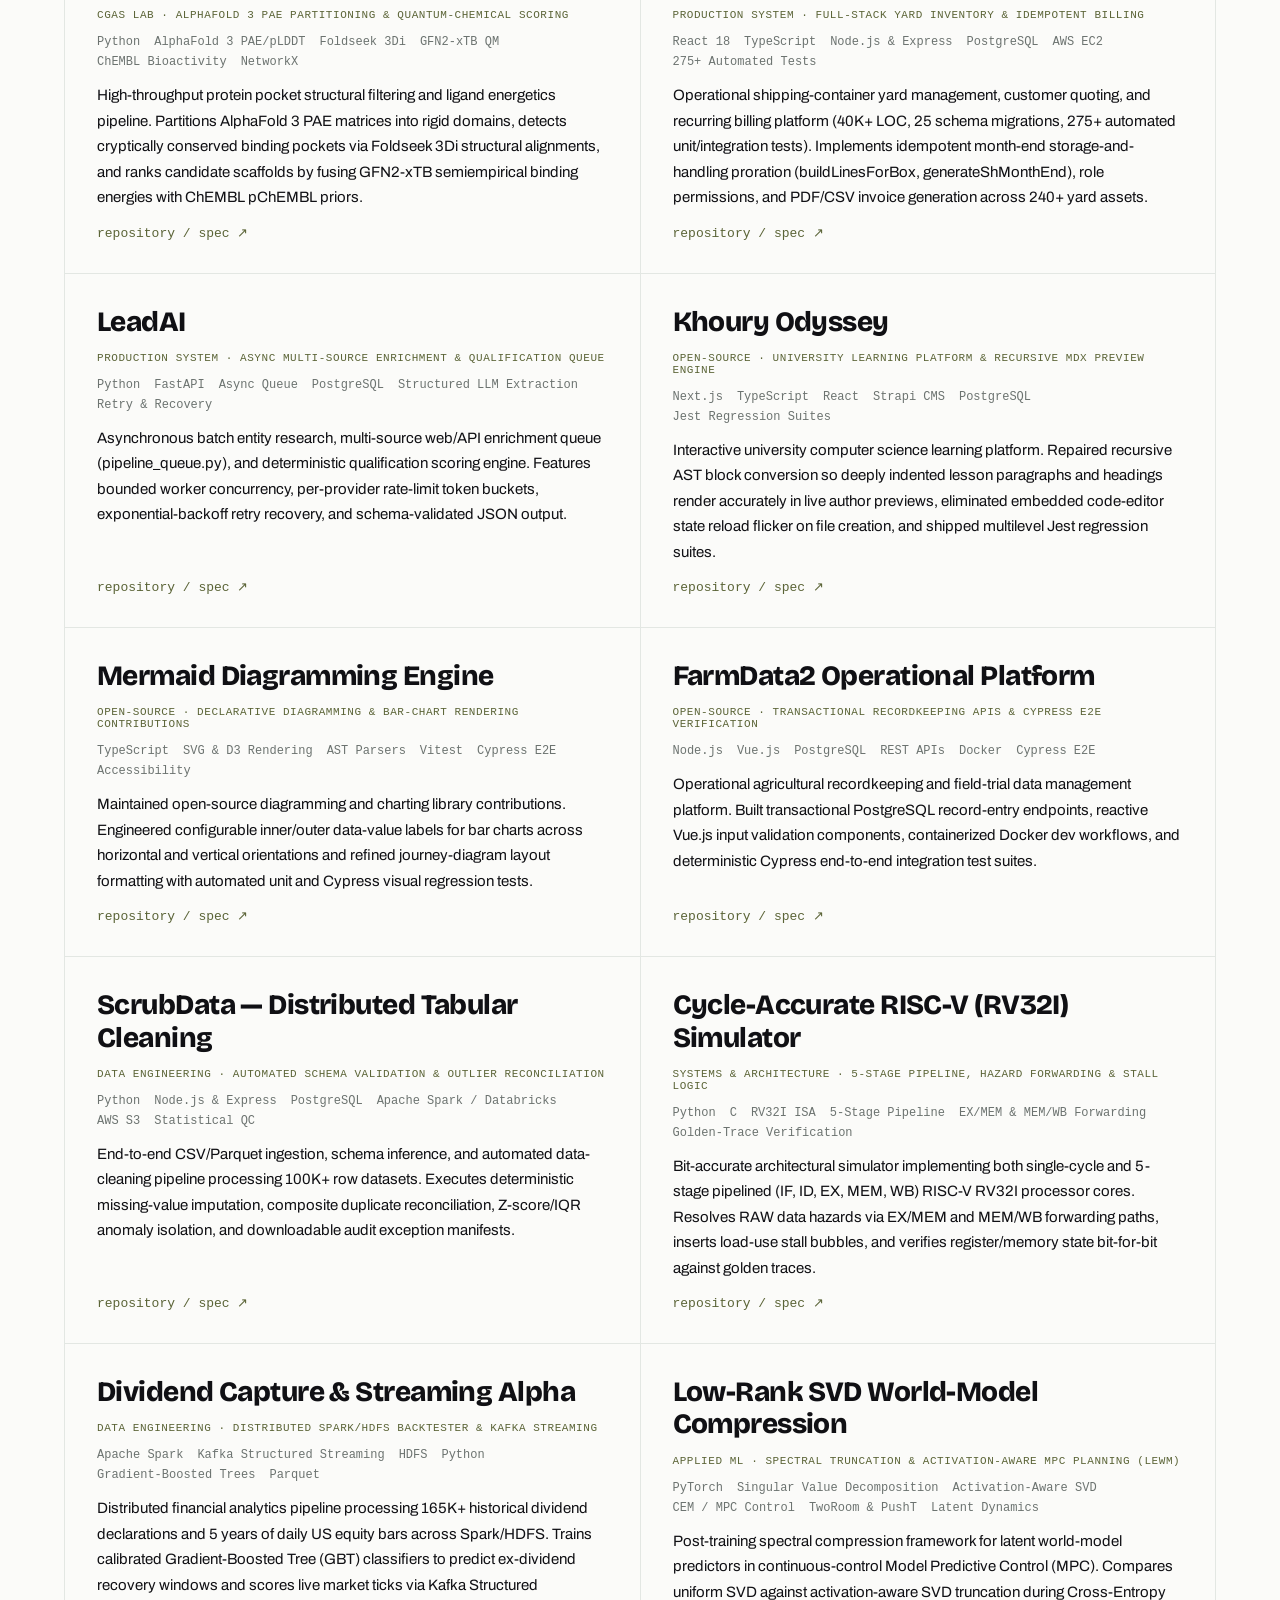
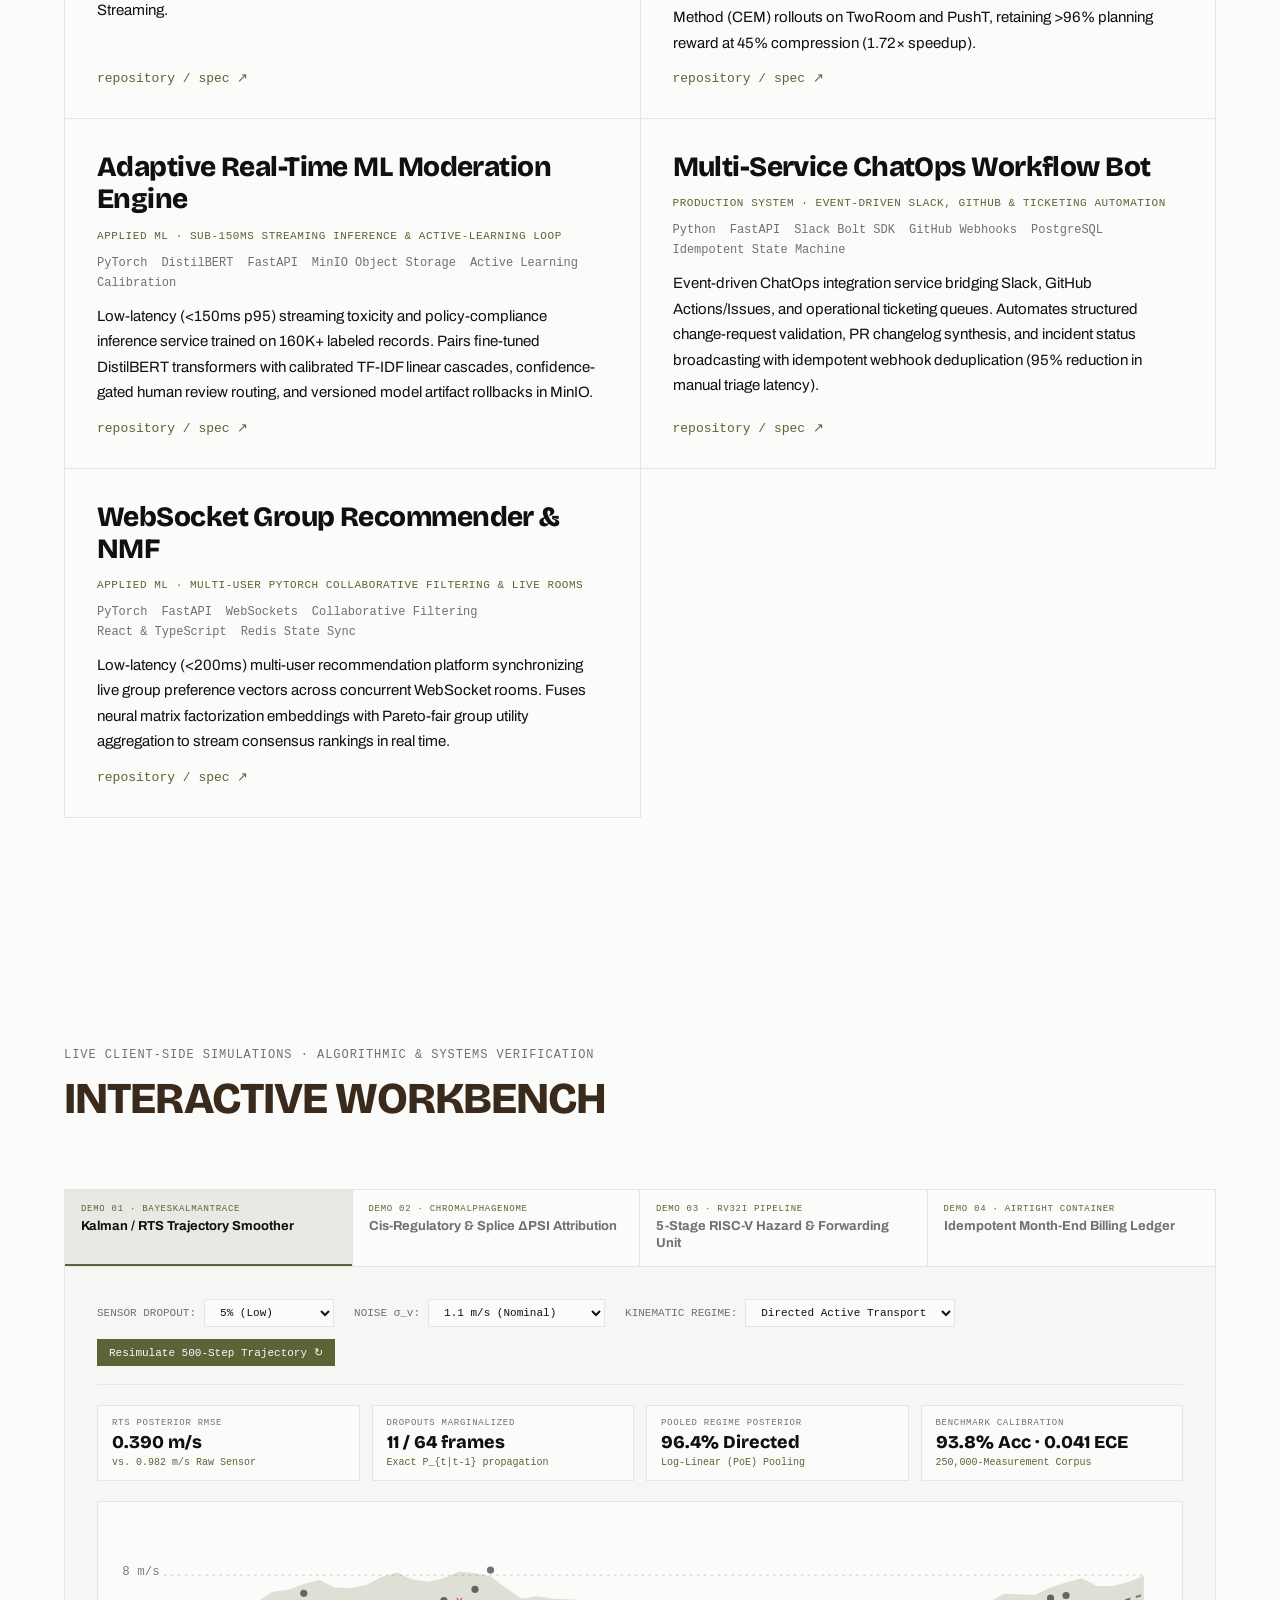
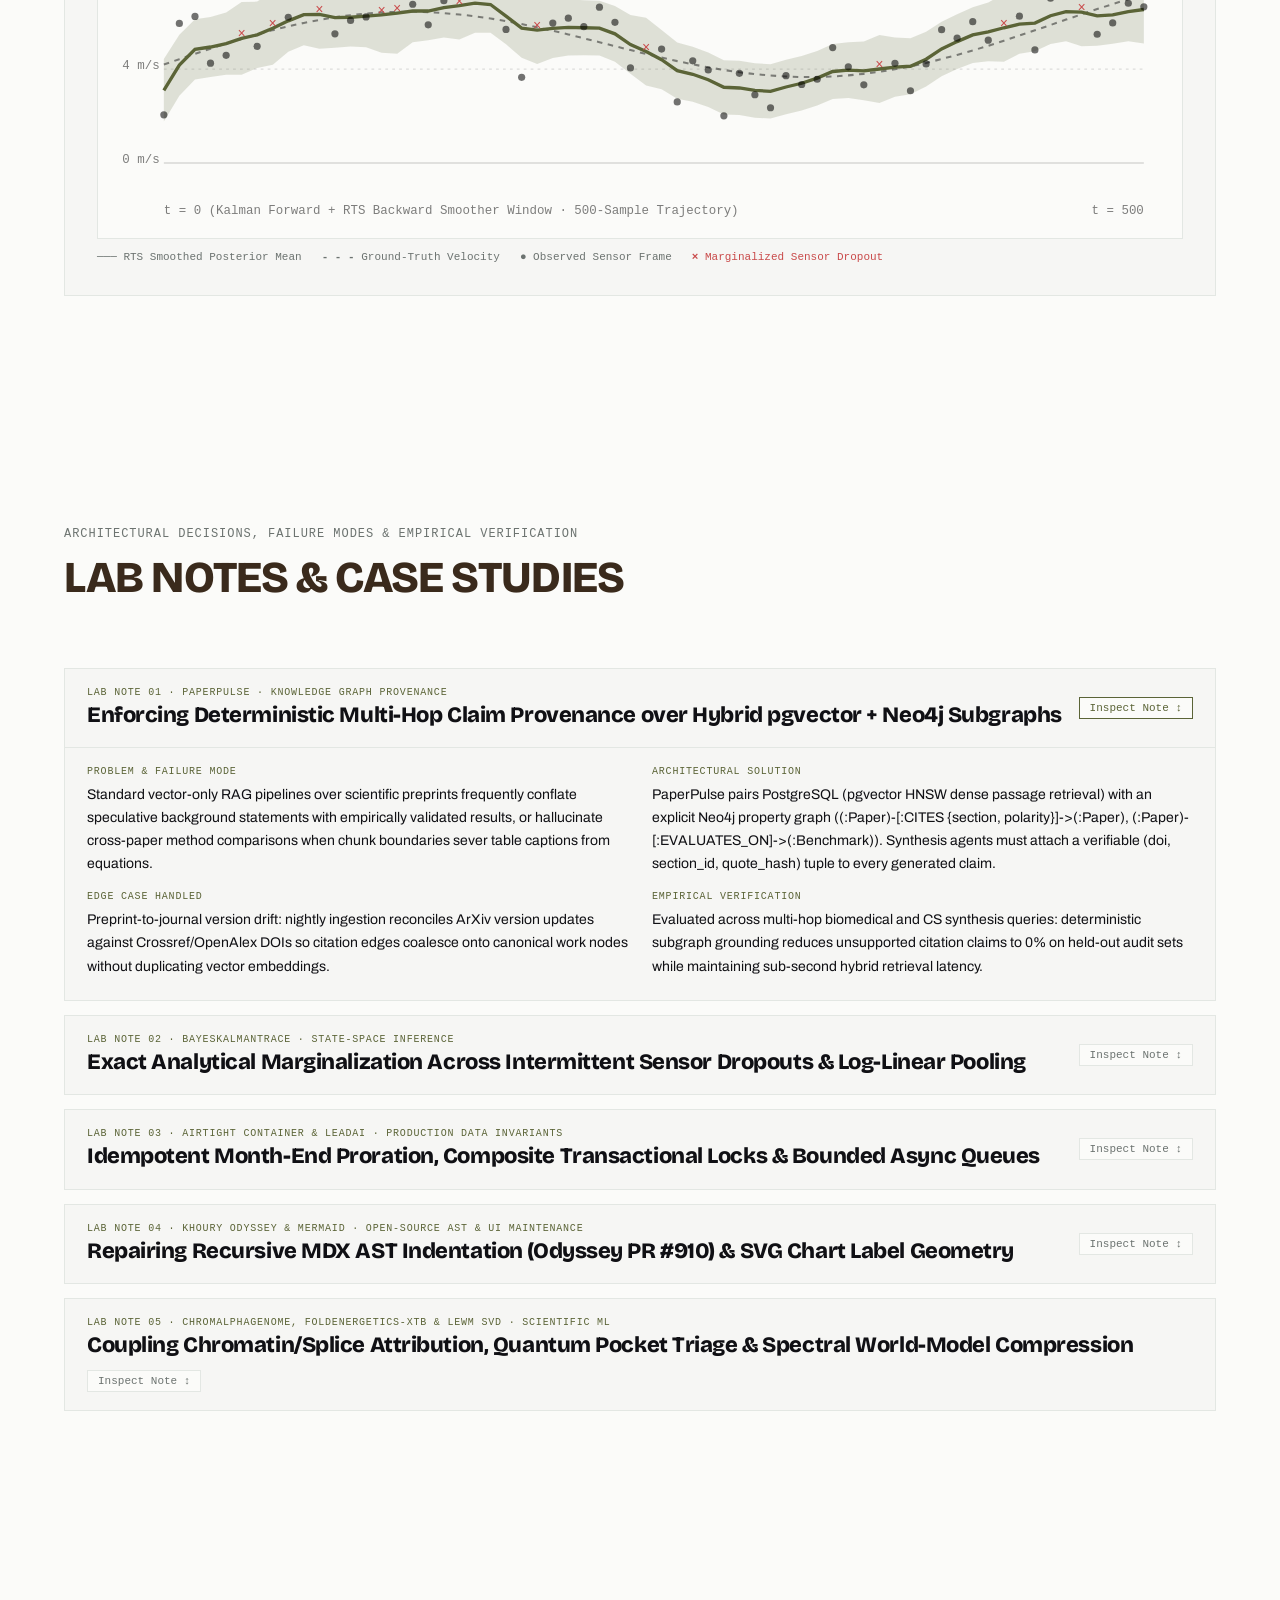
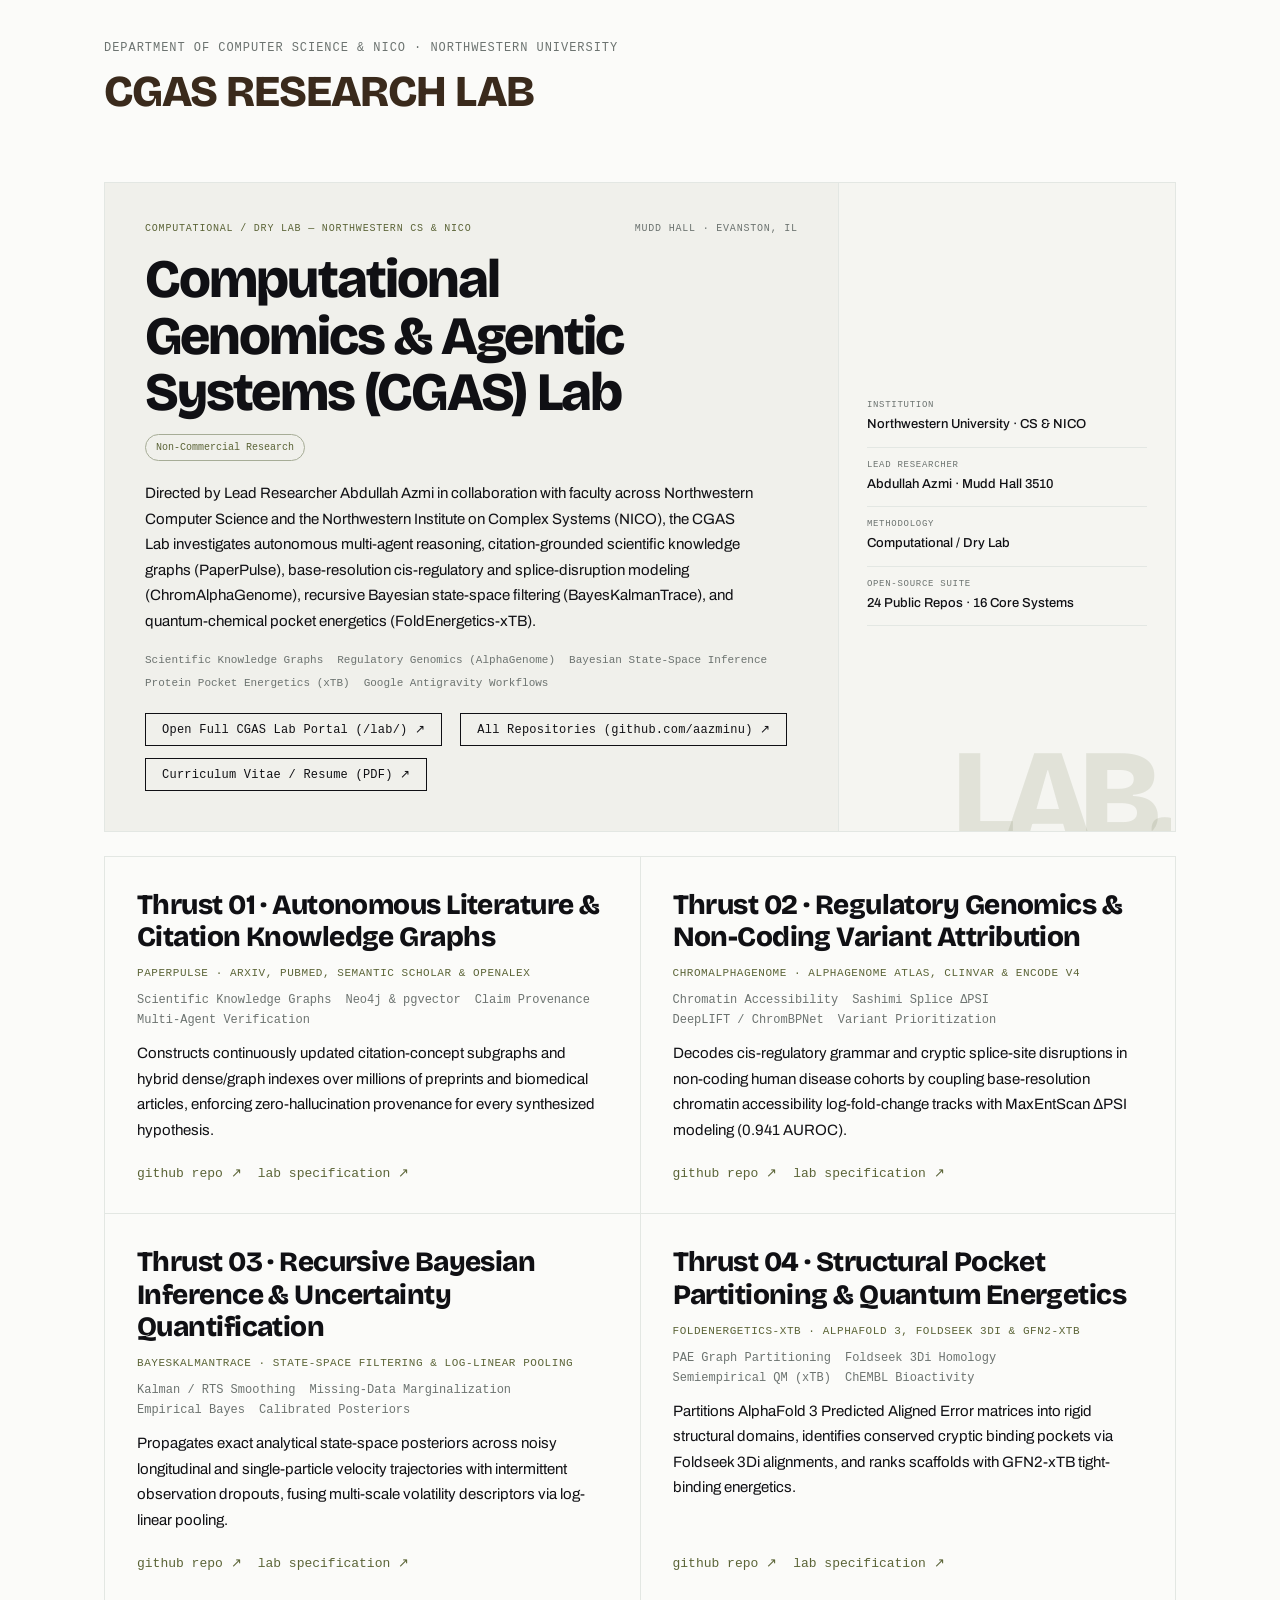
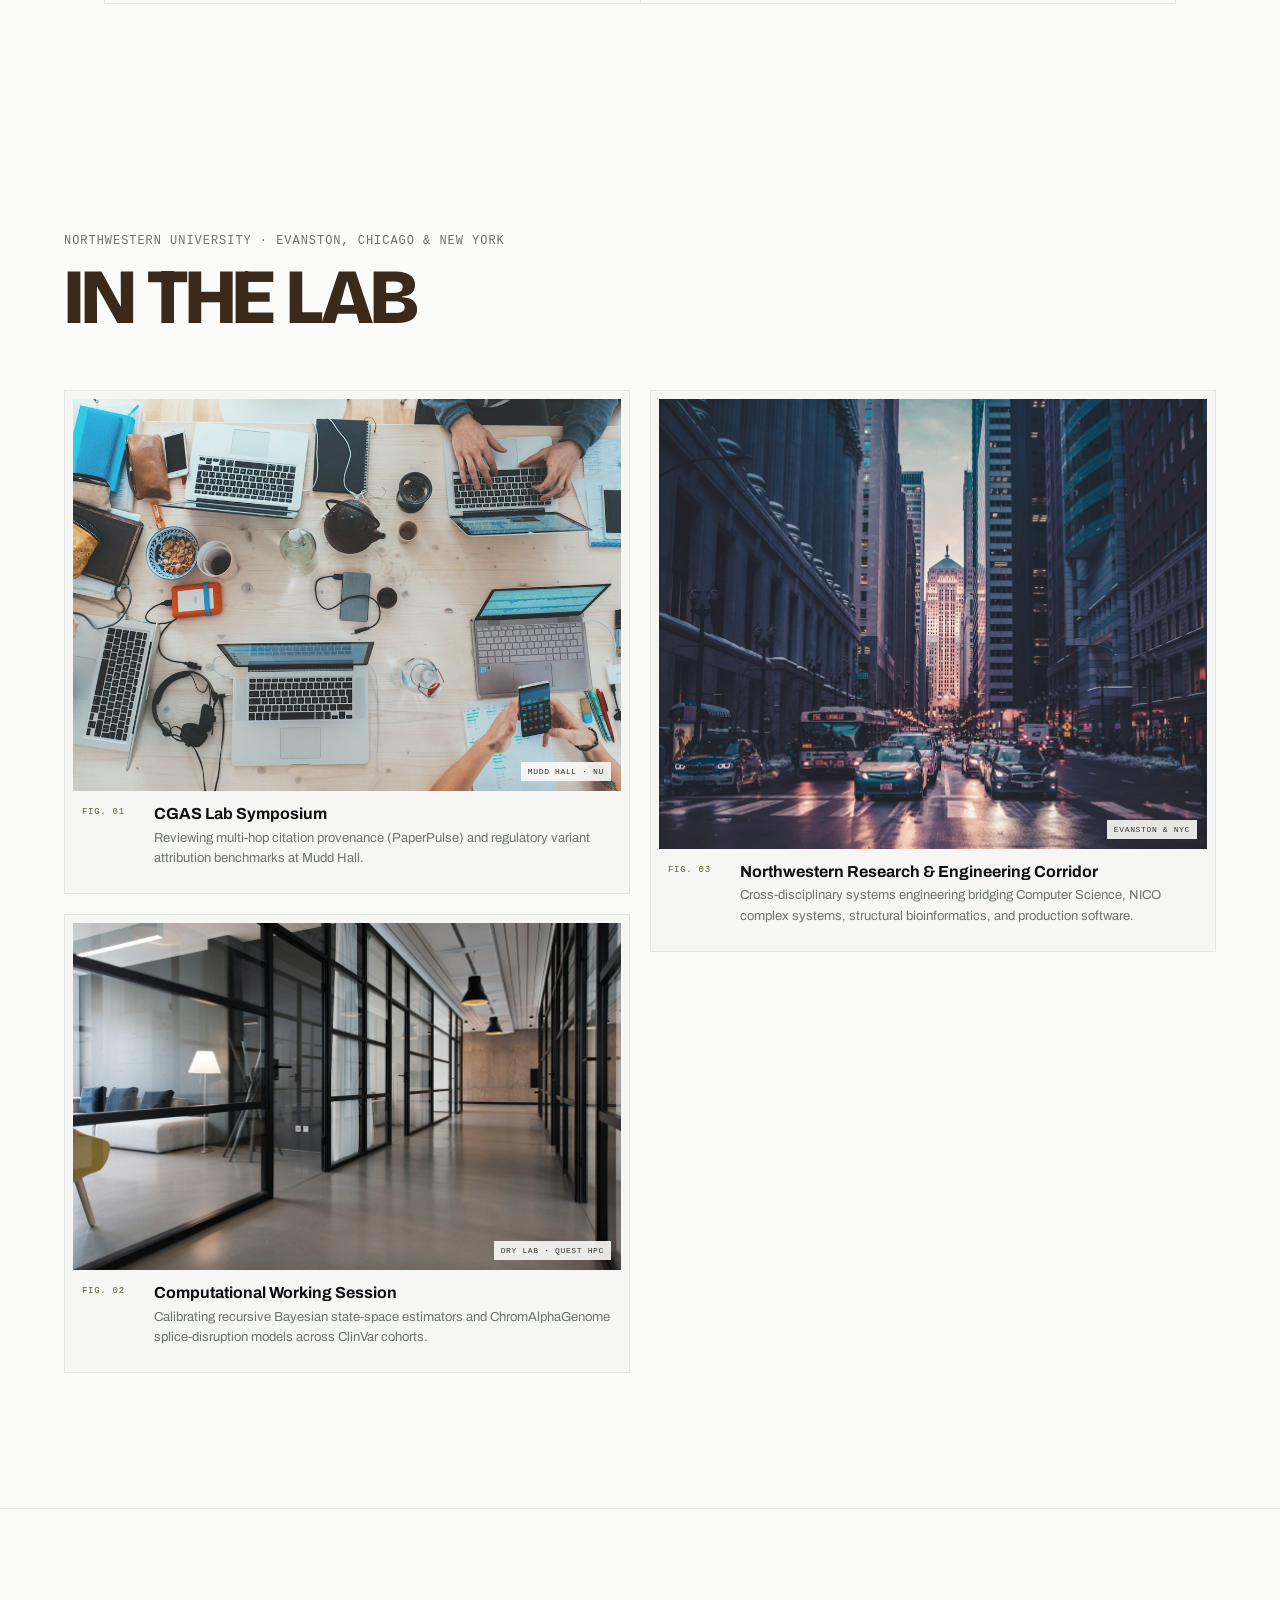
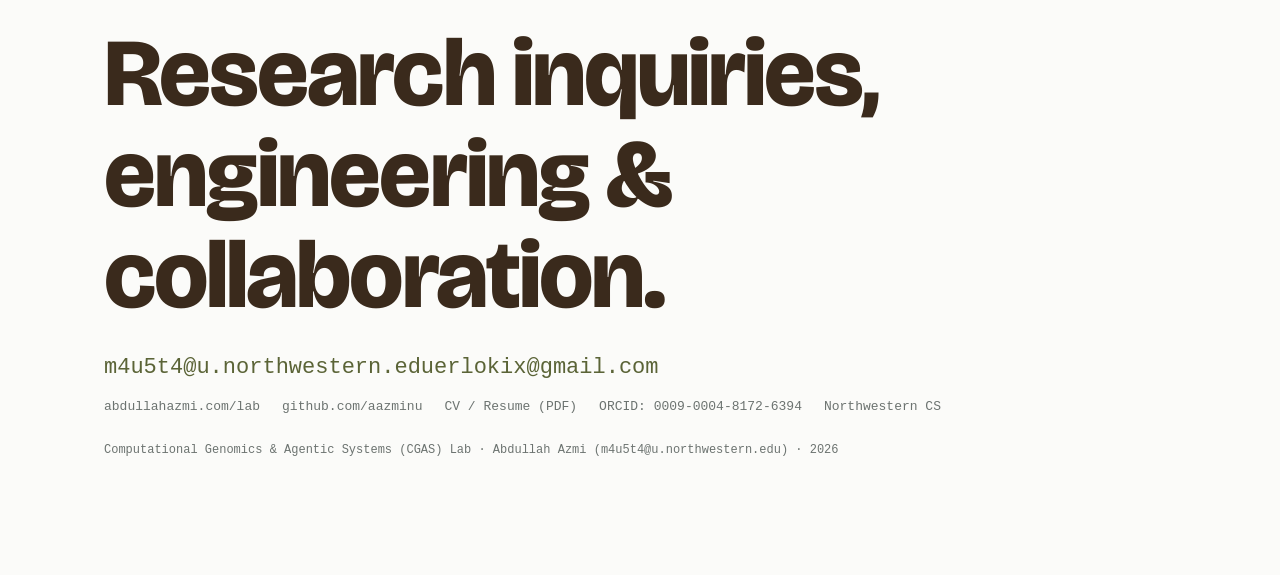
==== commit b8bbc8d6: "feat(ci,seo): add JSON-LD structured data, sitemap/robots.txt, node --test verification suite, and G" ====
--- a/index.html
+++ b/index.html
@@ -4,6 +4,7 @@
     <meta charset="UTF-8" />
     <link rel="icon" type="image/svg+xml" href="./favicon.svg" />
     <meta name="viewport" content="width=device-width, initial-scale=1.0" />
+    <link rel="canonical" href="https://abdullahazmi.com/" />
     <link rel="preconnect" href="https://fonts.googleapis.com" />
     <link rel="preconnect" href="https://fonts.gstatic.com" crossorigin />
     <link
@@ -11,6 +12,59 @@
       rel="stylesheet" />
     <meta name="description" content="Abdullah Azmi — Lead Researcher at the Computational Genomics & Agentic Systems (CGAS) Lab, Department of Computer Science & Northwestern Institute on Complex Systems (NICO), Northwestern University." />
     <title>Abdullah Azmi · CGAS Lab · Northwestern University</title>
+    <script type="application/ld+json">
+      {
+        "@context": "https://schema.org",
+        "@graph": [
+          {
+            "@type": "ProfilePage",
+            "@id": "https://abdullahazmi.com/#profile",
+            "url": "https://abdullahazmi.com/",
+            "name": "Abdullah Azmi · CGAS Lab · Northwestern University",
+            "mainEntity": {
+              "@id": "https://abdullahazmi.com/#person"
+            }
+          },
+          {
+            "@type": "Person",
+            "@id": "https://abdullahazmi.com/#person",
+            "name": "Abdullah Azmi",
+            "url": "https://abdullahazmi.com/",
+            "email": "mailto:m4u5t4@u.northwestern.edu",
+            "jobTitle": "Lead Researcher & Principal Systems Architect",
+            "affiliation": [
+              {
+                "@id": "https://abdullahazmi.com/lab/#organization"
+              },
+              {
+                "@type": "CollegeOrUniversity",
+                "name": "Northwestern University",
+                "department": "Department of Computer Science & Northwestern Institute on Complex Systems (NICO)",
+                "url": "https://www.mccormick.northwestern.edu/computer-science/"
+              }
+            ],
+            "sameAs": [
+              "https://github.com/aazminu",
+              "https://orcid.org/0009-0004-8172-6394",
+              "https://abdullahazmi.com/lab/"
+            ]
+          },
+          {
+            "@type": "ResearchOrganization",
+            "@id": "https://abdullahazmi.com/lab/#organization",
+            "name": "Computational Genomics & Agentic Systems (CGAS) Lab",
+            "url": "https://abdullahazmi.com/lab/",
+            "parentOrganization": {
+              "@type": "CollegeOrUniversity",
+              "name": "Northwestern University"
+            },
+            "founder": {
+              "@id": "https://abdullahazmi.com/#person"
+            }
+          }
+        ]
+      }
+    </script>
     <script type="module" src="./assets/index-VqgN4zkm.js"></script>
     <script type="module" src="./assets/extension.js"></script>
     <link rel="stylesheet" href="./assets/index-yL4Jrv0C.css">
--- a/assets/extension.css
+++ b/assets/extension.css
@@ -1,4 +1,10 @@
+:root {
+  color-scheme: light dark;
+}
+
 .portfolio-featured {
+  position: relative;
+  overflow: hidden;
   display: grid;
   grid-template-columns: minmax(0, 2fr) minmax(250px, .92fr);
   margin: 0 0 24px;
@@ -6,21 +12,337 @@
   background: color-mix(in srgb, var(--accent) 7%, var(--bg));
 }
 .portfolio-featured__main { min-width: 0; padding: clamp(24px, 4vw, 40px); }
-.portfolio-featured__kicker { display: flex; justify-content: space-between; gap: 18px; margin: 0 0 18px; font-family: var(--font-mono); font-size: 10px; letter-spacing: .08em; }
+.portfolio-featured__kicker { display: flex; flex-wrap: wrap; justify-content: space-between; gap: 8px 18px; margin: 0 0 18px; font-family: var(--font-mono); font-size: 10px; letter-spacing: .08em; }
 .portfolio-featured__label { color: var(--accent); }
 .portfolio-featured__index { color: var(--muted); }
 .portfolio-featured__title-row { display: flex; flex-wrap: wrap; align-items: center; gap: 12px 16px; }
-.portfolio-featured__title { color: var(--ink); font: 800 clamp(34px, 4.7vw, 54px)/1.05 var(--font-display); letter-spacing: -.035em; overflow-wrap: anywhere; }
+.portfolio-featured__title { color: var(--ink); font: 800 clamp(34px, 4.7vw, 54px)/1.05 var(--font-display); letter-spacing: -.035em; overflow-wrap: anywhere; text-wrap: balance; }
 .portfolio-featured__status { padding: 7px 10px; border: 1px solid color-mix(in srgb, var(--accent) 45%, var(--hairline)); border-radius: 999px; color: var(--accent); font: 10px var(--font-mono); white-space: nowrap; }
-.portfolio-featured__description { max-width: 68ch; margin: 20px 0 0; color: var(--ink); font: 15px/1.7 var(--font-body); overflow-wrap: anywhere; }
+.portfolio-featured__description { max-width: 68ch; margin: 20px 0 0; color: var(--ink); font: 15px/1.7 var(--font-body); overflow-wrap: anywhere; text-wrap: pretty; }
 .portfolio-featured__tech { display: flex; flex-wrap: wrap; gap: 6px 14px; margin: 18px 0 0; padding: 0; list-style: none; color: var(--muted); font: 11px/1.5 var(--font-mono); }
-.portfolio-featured__cta { display: inline-block; margin-top: 22px; color: var(--accent); font: 12px var(--font-mono); text-decoration: none; }
+.portfolio-featured__actions { display: flex; flex-wrap: wrap; align-items: center; gap: 12px 20px; margin-top: 22px; }
+.portfolio-featured__cta { display: inline-block; color: var(--accent); font: 12px var(--font-mono); text-decoration: none; background: none; border: 0; padding: 0; cursor: pointer; }
 .portfolio-featured__cta:hover, .portfolio-featured__cta:focus-visible { opacity: .72; }
+.portfolio-featured__cta--secondary { color: var(--ink); border-bottom: 1px dashed var(--hairline); padding-bottom: 2px; }
 .portfolio-featured__meta { position: relative; display: flex; flex-direction: column; justify-content: center; gap: 0; min-width: 0; overflow: hidden; padding: 28px; border-left: 1px solid var(--hairline); background: color-mix(in srgb, var(--bg) 45%, transparent); }
 .portfolio-featured__meta-row { position: relative; z-index: 1; display: flex; flex-direction: column; gap: 5px; padding: 12px 0; border-bottom: 1px solid var(--hairline); }
 .portfolio-featured__meta-label { color: var(--muted); font: 9px var(--font-mono); letter-spacing: .08em; }
 .portfolio-featured__meta-value { color: var(--ink); font: 500 13px/1.5 var(--font-body); overflow-wrap: anywhere; }
-.portfolio-featured__mark { position: absolute; right: 4px; bottom: -30px; color: color-mix(in srgb, var(--accent) 13%, transparent); font: 800 130px/.9 var(--font-display); letter-spacing: -.08em; }
+.portfolio-featured__mark { position: absolute; right: 4px; bottom: -24px; max-width: calc(100% - 8px); overflow: hidden; color: color-mix(in srgb, var(--accent) 13%, transparent); font: 800 clamp(64px, 12vw, 130px)/.9 var(--font-display); letter-spacing: -.08em; pointer-events: none; }
+
+/* Project Filter & Search Toolbar */
+.portfolio-filter {
+  display: flex;
+  flex-direction: column;
+  gap: 14px;
+  margin: 0 0 24px;
+  padding: 18px 20px;
+  border: 1px solid var(--hairline);
+  background: color-mix(in srgb, var(--ink) 2%, var(--bg));
+}
+.portfolio-filter__top {
+  display: flex;
+  flex-wrap: wrap;
+  align-items: center;
+  justify-content: space-between;
+  gap: 12px 16px;
+}
+.portfolio-filter__pills {
+  display: flex;
+  flex-wrap: wrap;
+  gap: 8px;
+}
+.portfolio-filter__pill {
+  padding: 6px 12px;
+  border: 1px solid var(--hairline);
+  background: var(--bg);
+  color: var(--muted);
+  font: 11px var(--font-mono);
+  letter-spacing: .03em;
+  cursor: pointer;
+  transition: border-color .15s ease, color .15s ease, background-color .15s ease;
+}
+.portfolio-filter__pill:hover,
+.portfolio-filter__pill:focus-visible {
+  border-color: var(--accent);
+  color: var(--ink);
+}
+.portfolio-filter__pill[aria-pressed="true"] {
+  background: var(--accent);
+  border-color: var(--accent);
+  color: var(--bg);
+}
+.portfolio-filter__search-row {
+  display: flex;
+  flex-wrap: wrap;
+  align-items: center;
+  justify-content: space-between;
+  gap: 12px 16px;
+}
+.portfolio-filter__input {
+  flex: 1 1 280px;
+  min-width: 0;
+  padding: 9px 12px;
+  border: 1px solid var(--hairline);
+  background: var(--bg);
+  color: var(--ink);
+  font: 12px var(--font-mono);
+}
+.portfolio-filter__input:focus {
+  outline: 1px solid var(--accent);
+  border-color: var(--accent);
+}
+.portfolio-filter__count {
+  color: var(--muted);
+  font: 11px var(--font-mono);
+  letter-spacing: .04em;
+  white-space: nowrap;
+}
+
+/* Interactive Scientific & Systems Workbench */
+.portfolio-workbench {
+  max-width: var(--maxw);
+  margin: 0 auto;
+  padding: var(--section-pad) var(--gutter);
+  scroll-margin-top: 56px;
+}
+.workbench-shell {
+  border: 1px solid var(--hairline);
+  background: color-mix(in srgb, var(--ink) 2%, var(--bg));
+}
+.workbench-tabs {
+  display: grid;
+  grid-template-columns: repeat(4, minmax(0, 1fr));
+  border-bottom: 1px solid var(--hairline);
+  background: var(--bg);
+}
+.workbench-tab {
+  display: flex;
+  flex-direction: column;
+  align-items: flex-start;
+  gap: 4px;
+  padding: 14px 16px;
+  border: 0;
+  border-right: 1px solid var(--hairline);
+  background: transparent;
+  color: var(--muted);
+  text-align: left;
+  cursor: pointer;
+  transition: background-color .15s ease, color .15s ease;
+}
+.workbench-tab:last-child {
+  border-right: 0;
+}
+.workbench-tab:hover,
+.workbench-tab:focus-visible {
+  background: color-mix(in srgb, var(--accent) 6%, var(--bg));
+  color: var(--ink);
+}
+.workbench-tab[aria-selected="true"] {
+  background: color-mix(in srgb, var(--accent) 12%, var(--bg));
+  color: var(--ink);
+  box-shadow: inset 0 -2px 0 var(--accent);
+}
+.workbench-tab__id {
+  font: 9px var(--font-mono);
+  color: var(--accent);
+  letter-spacing: .08em;
+}
+.workbench-tab__name {
+  font: 700 13px/1.3 var(--font-body);
+  color: inherit;
+}
+.workbench-body {
+  padding: clamp(20px, 3.5vw, 32px);
+}
+.workbench-controls {
+  display: flex;
+  flex-wrap: wrap;
+  align-items: center;
+  gap: 12px 20px;
+  padding-bottom: 18px;
+  margin-bottom: 20px;
+  border-bottom: 1px solid var(--hairline);
+}
+.workbench-control-group {
+  display: flex;
+  align-items: center;
+  gap: 8px;
+  font: 11px var(--font-mono);
+  color: var(--muted);
+}
+.workbench-select,
+.workbench-btn {
+  padding: 6px 11px;
+  border: 1px solid var(--hairline);
+  background: var(--bg);
+  color: var(--ink);
+  font: 11px var(--font-mono);
+  cursor: pointer;
+}
+.workbench-btn--accent {
+  border-color: var(--accent);
+  background: var(--accent);
+  color: var(--bg);
+}
+.workbench-btn:hover,
+.workbench-select:hover {
+  border-color: var(--accent);
+}
+.workbench-metrics {
+  display: grid;
+  grid-template-columns: repeat(4, minmax(0, 1fr));
+  gap: 12px;
+  margin-bottom: 20px;
+}
+.workbench-metric {
+  padding: 12px 14px;
+  border: 1px solid var(--hairline);
+  background: var(--bg);
+}
+.workbench-metric__label {
+  display: block;
+  color: var(--muted);
+  font: 9px var(--font-mono);
+  letter-spacing: .08em;
+  margin-bottom: 4px;
+}
+.workbench-metric__val {
+  color: var(--ink);
+  font: 800 18px/1.2 var(--font-display);
+}
+.workbench-metric__sub {
+  display: block;
+  margin-top: 3px;
+  color: var(--accent);
+  font: 10px var(--font-mono);
+}
+.workbench-canvas-wrap {
+  border: 1px solid var(--hairline);
+  background: var(--bg);
+  padding: 16px;
+  overflow-x: auto;
+}
+.workbench-svg {
+  display: block;
+  width: 100%;
+  height: auto;
+  min-width: 0;
+}
+.workbench-legend {
+  display: flex;
+  flex-wrap: wrap;
+  gap: 12px 20px;
+  margin-top: 12px;
+  color: var(--muted);
+  font: 11px var(--font-mono);
+}
+.workbench-table {
+  width: 100%;
+  border-collapse: collapse;
+  font: 11px/1.5 var(--font-mono);
+  color: var(--ink);
+}
+.workbench-table th,
+.workbench-table td {
+  padding: 8px 10px;
+  border: 1px solid var(--hairline);
+  text-align: left;
+}
+.workbench-table th {
+  background: color-mix(in srgb, var(--accent) 8%, var(--bg));
+  color: var(--accent);
+  font-weight: 700;
+}
+.workbench-stage-badge {
+  display: inline-block;
+  padding: 2px 6px;
+  border: 1px solid color-mix(in srgb, var(--accent) 45%, var(--hairline));
+  color: var(--accent);
+  font: 10px var(--font-mono);
+}
+.workbench-stage-badge--stall {
+  border-color: #c94a4a;
+  color: #c94a4a;
+}
+
+/* Lab Notes & Architectural Case Studies */
+.portfolio-notes {
+  max-width: var(--maxw);
+  margin: 0 auto;
+  padding: var(--section-pad) var(--gutter);
+  scroll-margin-top: 56px;
+}
+.notes-list {
+  display: flex;
+  flex-direction: column;
+  gap: 14px;
+}
+.note-card {
+  border: 1px solid var(--hairline);
+  background: color-mix(in srgb, var(--ink) 2%, var(--bg));
+}
+.note-card__summary {
+  display: flex;
+  flex-wrap: wrap;
+  align-items: center;
+  justify-content: space-between;
+  gap: 10px 16px;
+  padding: 18px 22px;
+  cursor: pointer;
+  list-style: none;
+}
+.note-card__summary::-webkit-details-marker {
+  display: none;
+}
+.note-card__title-wrap {
+  display: flex;
+  flex-direction: column;
+  gap: 4px;
+}
+.note-card__kicker {
+  color: var(--accent);
+  font: 10px var(--font-mono);
+  letter-spacing: .08em;
+}
+.note-card__title {
+  color: var(--ink);
+  font: 800 clamp(17px, 2.1vw, 22px)/1.25 var(--font-display);
+  letter-spacing: -.02em;
+}
+.note-card__toggle {
+  color: var(--muted);
+  font: 11px var(--font-mono);
+  border: 1px solid var(--hairline);
+  padding: 4px 10px;
+  background: var(--bg);
+}
+.note-card[open] .note-card__toggle {
+  color: var(--accent);
+  border-color: var(--accent);
+}
+.note-card__body {
+  padding: 0 22px 22px;
+  border-top: 1px solid var(--hairline);
+  display: grid;
+  grid-template-columns: repeat(2, minmax(0, 1fr));
+  gap: 16px 24px;
+  padding-top: 18px;
+}
+.note-card__block h3 {
+  color: var(--accent);
+  font: 10px var(--font-mono);
+  letter-spacing: .08em;
+  margin: 0 0 6px;
+  text-transform: uppercase;
+}
+.note-card__block p {
+  margin: 0;
+  color: var(--ink);
+  font: 14px/1.65 var(--font-body);
+}
+
+/* Field Gallery */
 .portfolio-field { max-width: var(--maxw); margin: 0 auto; padding: var(--section-pad) var(--gutter); }
 .portfolio-field__head { margin-bottom: clamp(28px, 5vw, 54px); }
 .portfolio-field__title { color: var(--accent-2); font: 800 clamp(42px, 7vw, 78px)/1 var(--font-display); letter-spacing: -.04em; text-transform: uppercase; }
@@ -38,8 +360,57 @@
 .portfolio-field__caption-copy { margin: 3px 0 0; color: var(--muted); font: 13px/1.55 var(--font-body); }
 [hidden] { display: none !important; }
 
-/* The generic placeholder name is longer than the original 160px Harry/Lynch pair. */
+#root,
+._heroWrapper_1gba7_2,
+._hero_1gba7_2,
+._bottom_1gba7_75,
+._bottomRight_1gba7_84,
+._meta_1gba7_91,
+._container_qhq2s_1,
+._container_1aul7_1,
+.portfolio-workbench,
+.workbench-shell,
+.workbench-body,
+.workbench-canvas-wrap,
+.portfolio-notes,
+.portfolio-field,
+.portfolio-lab {
+  min-width: 0;
+  max-width: 100%;
+}
+
+._meta_1gba7_91 span {
+  max-width: 100%;
+  overflow-wrap: anywhere;
+}
+
+._metaLinks_1gba7_107 {
+  flex-wrap: wrap;
+  gap: 10px 18px;
+  max-width: 100%;
+}
+
 #hero ._name_1gba7_17 ._lineInner_1gba7_35 { font-size: clamp(36px, 6vw, 76px); }
+
+@media (width < 900px) {
+  .workbench-tabs { grid-template-columns: repeat(2, minmax(0, 1fr)); }
+  .workbench-tab { border-bottom: 1px solid var(--hairline); }
+  .workbench-metrics { grid-template-columns: repeat(2, minmax(0, 1fr)); }
+  .note-card__body { grid-template-columns: 1fr; }
+  ._links_p88qd_61 { gap: 12px !important; }
+  ._links_p88qd_61 button[data-lab-nav] { display: none !important; }
+}
+
+@media (width < 680px) {
+  ._inner_p88qd_17 { padding: 0 16px !important; }
+  ._links_p88qd_61 { gap: 8px !important; }
+  ._links_p88qd_61 button { display: none !important; }
+  ._resume_p88qd_104 { padding: 6px 10px !important; font-size: 11px !important; }
+}
+
+@media (width < 480px) {
+  ._links_p88qd_61 a._resume_p88qd_104[href*="PROFILE_PLAN"] { display: none !important; }
+}
 
 @media (width < 720px) {
   .portfolio-featured { grid-template-columns: 1fr; }
@@ -48,10 +419,12 @@
   .portfolio-field__grid { column-count: 1; }
   .portfolio-field__figure:nth-child(2) { width: 94%; margin-left: 6%; }
   .portfolio-field__figure:nth-child(3) { width: 96%; }
+  .workbench-tabs { grid-template-columns: 1fr; }
+  .workbench-metrics { grid-template-columns: 1fr; }
 }
 
 @media (width < 600px) {
-  #hero ._name_1gba7_17 ._lineInner_1gba7_35 { font-size: clamp(32px, 10vw, 60px); }
+  #hero ._name_1gba7_17 ._lineInner_1gba7_35 { font-size: clamp(28px, 8.5vw, 56px); }
 }
 
 @media (prefers-reduced-motion: reduce) {
@@ -93,4 +466,3 @@
   margin-top: auto;
   padding-top: 8px;
 }
-
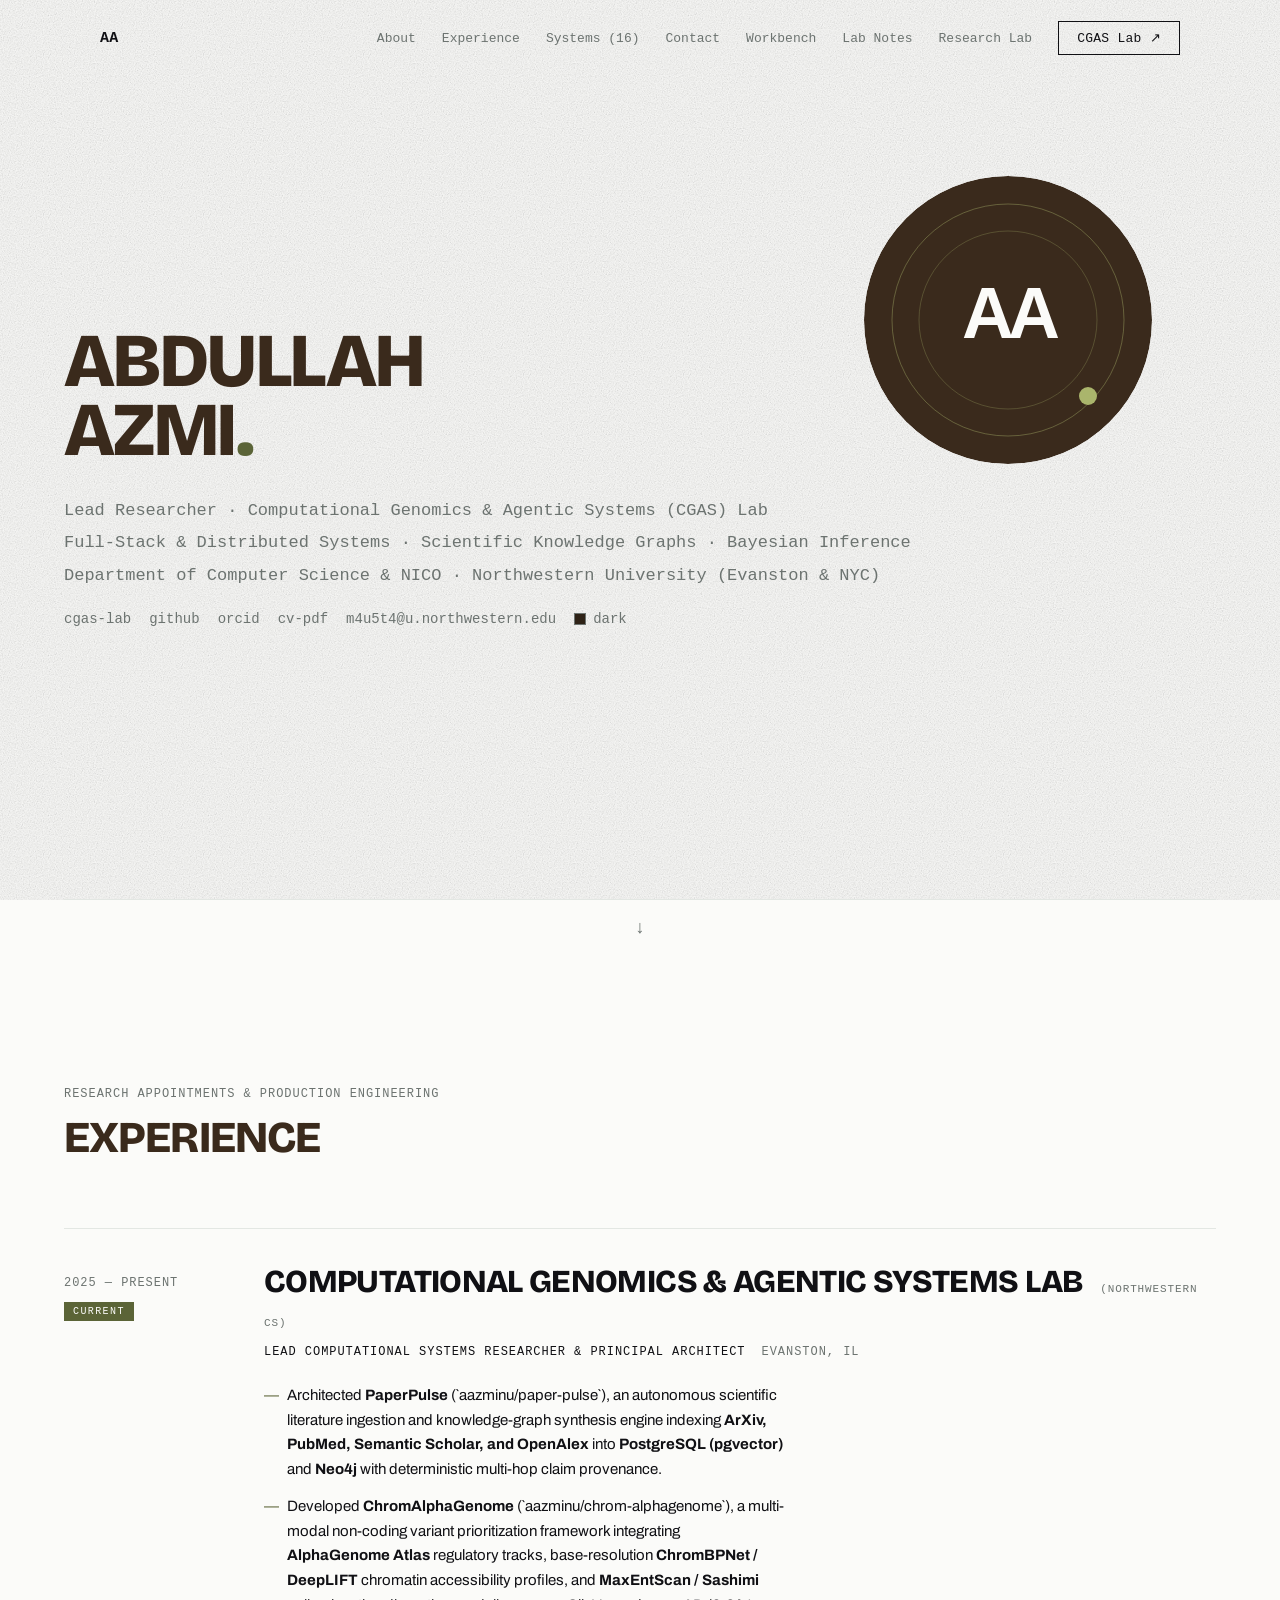
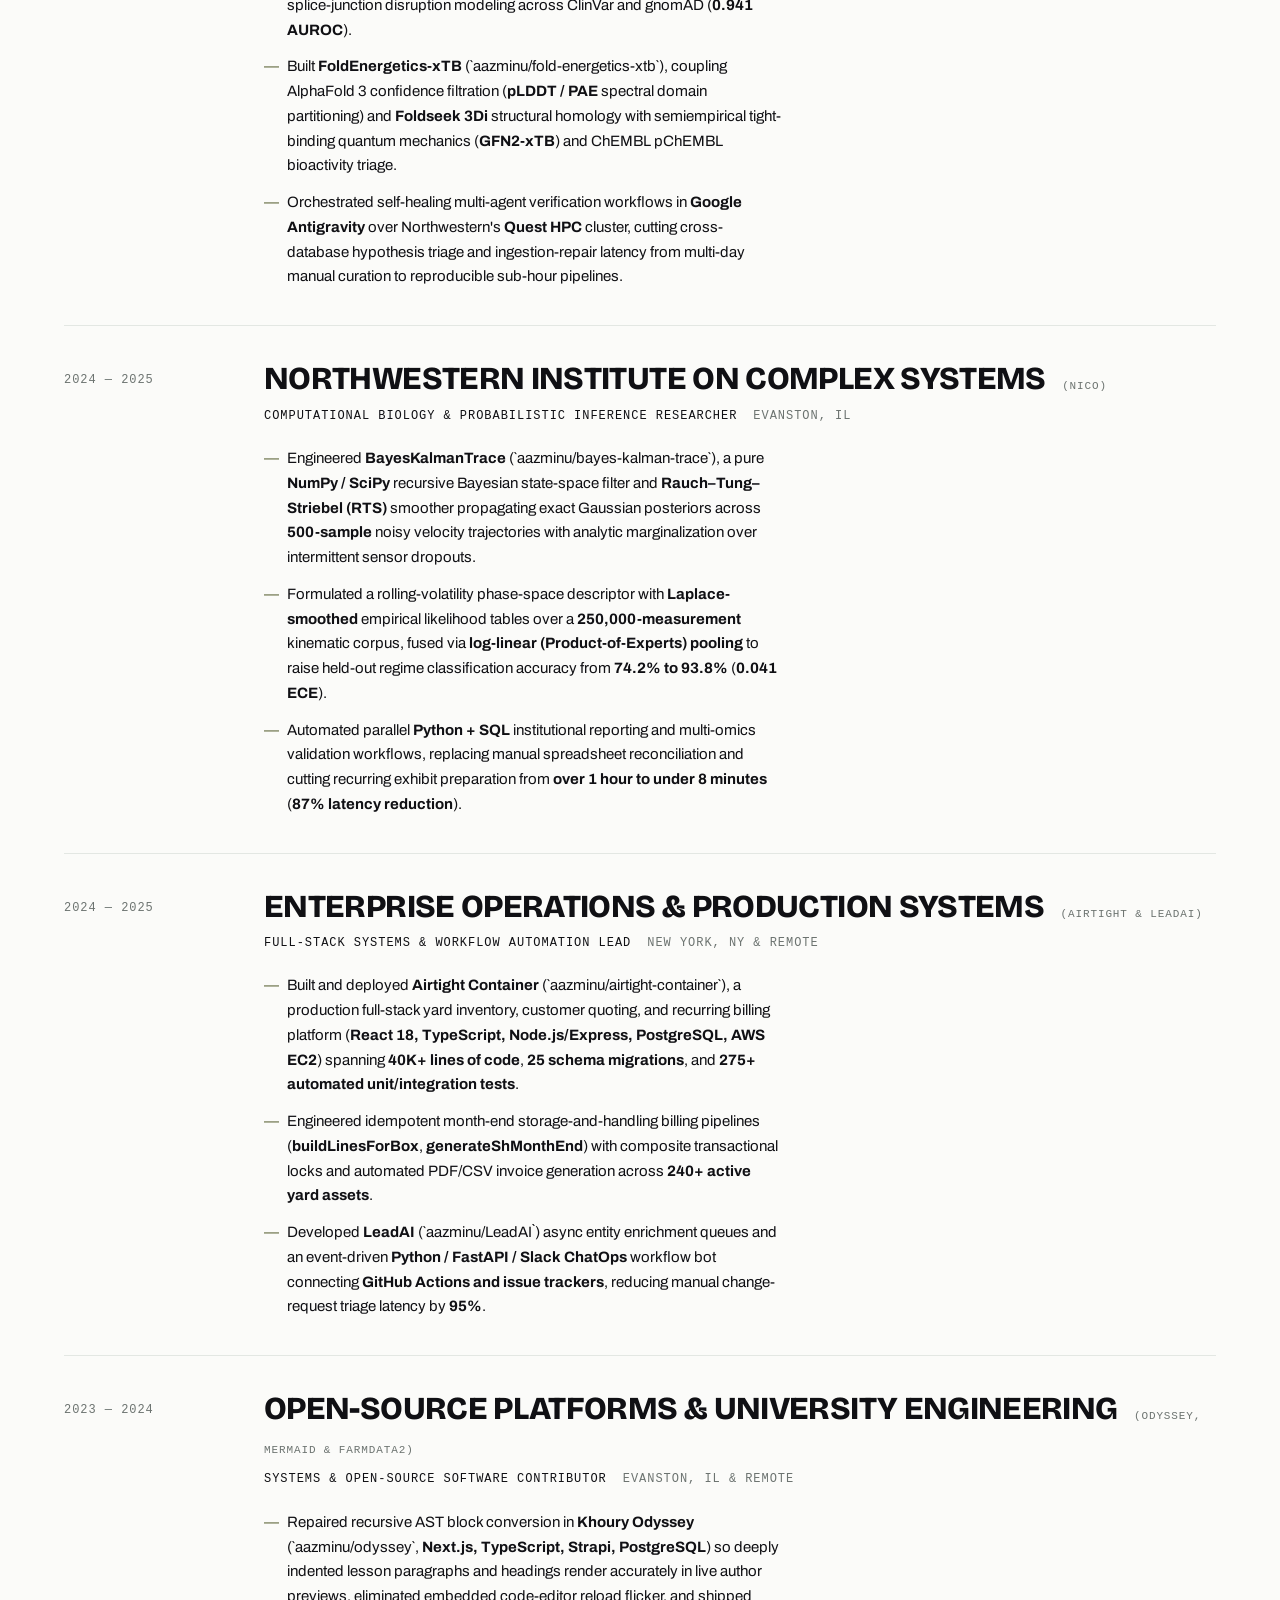
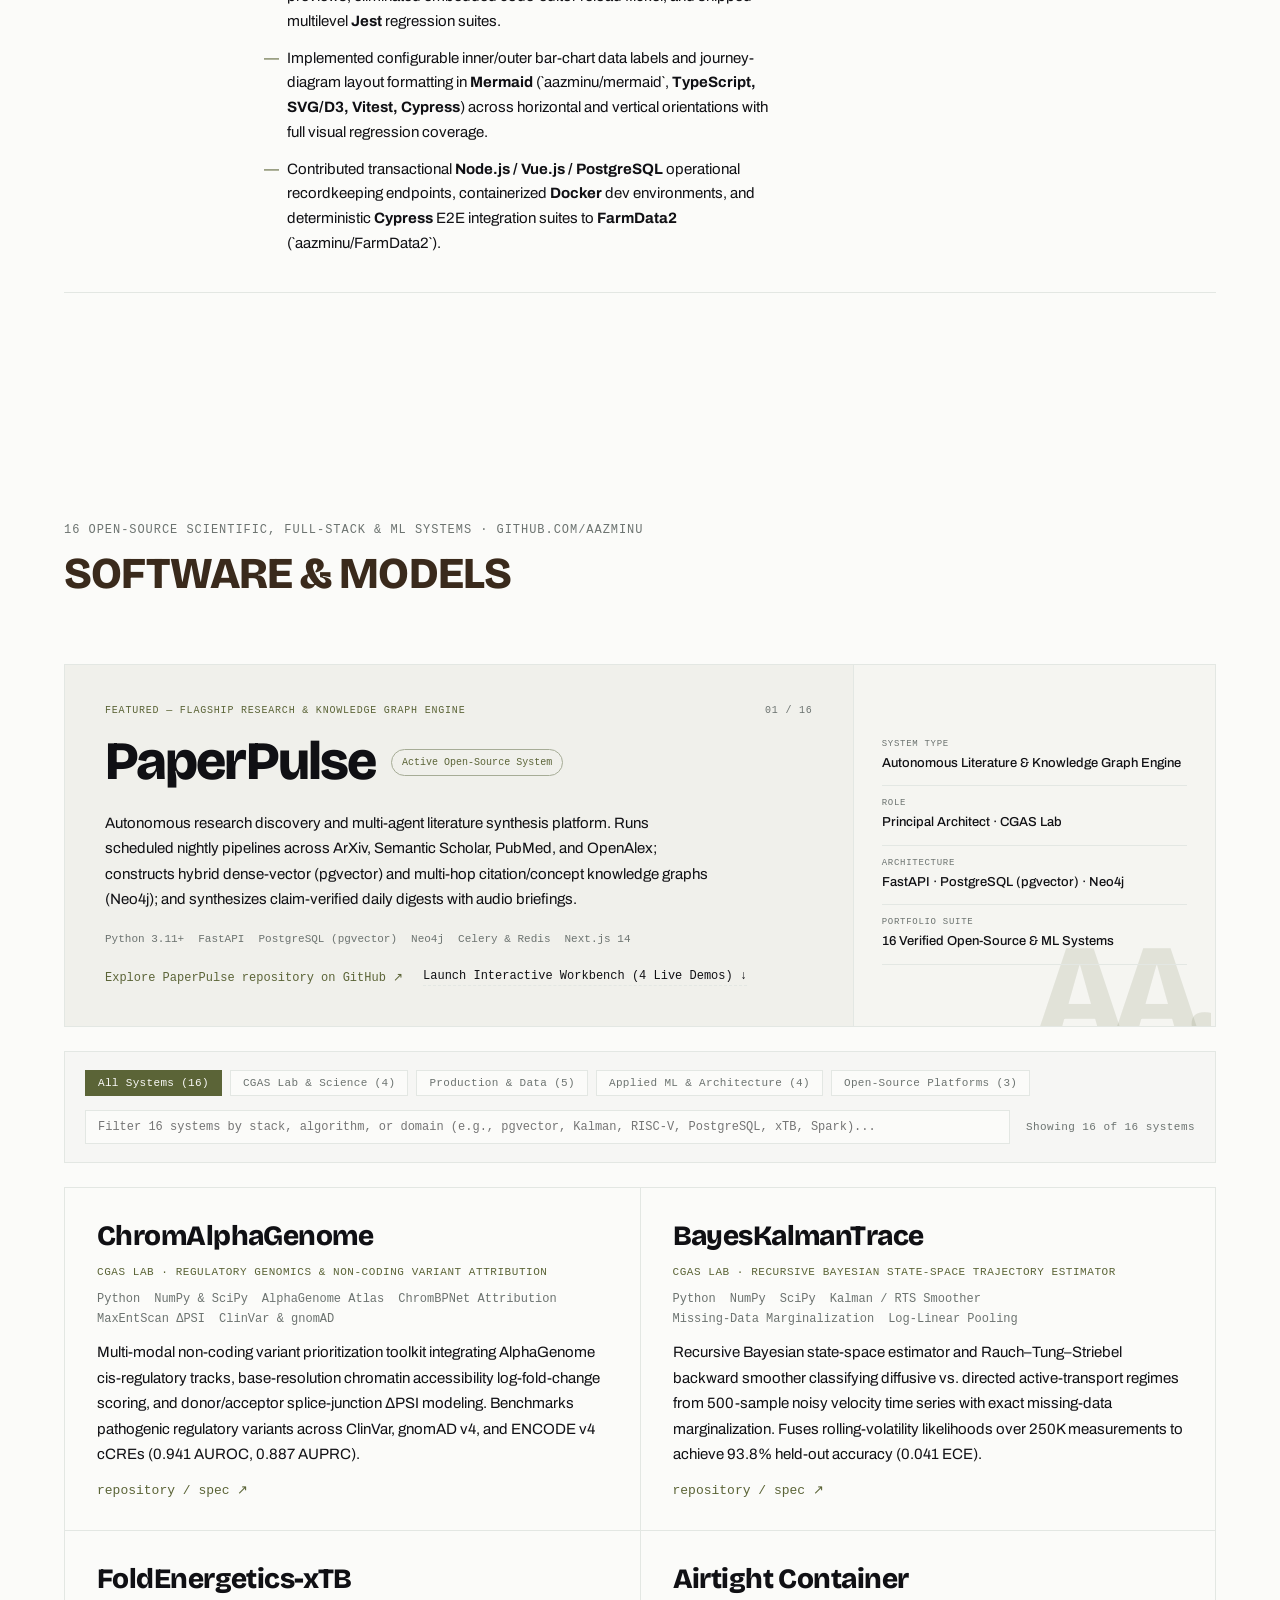
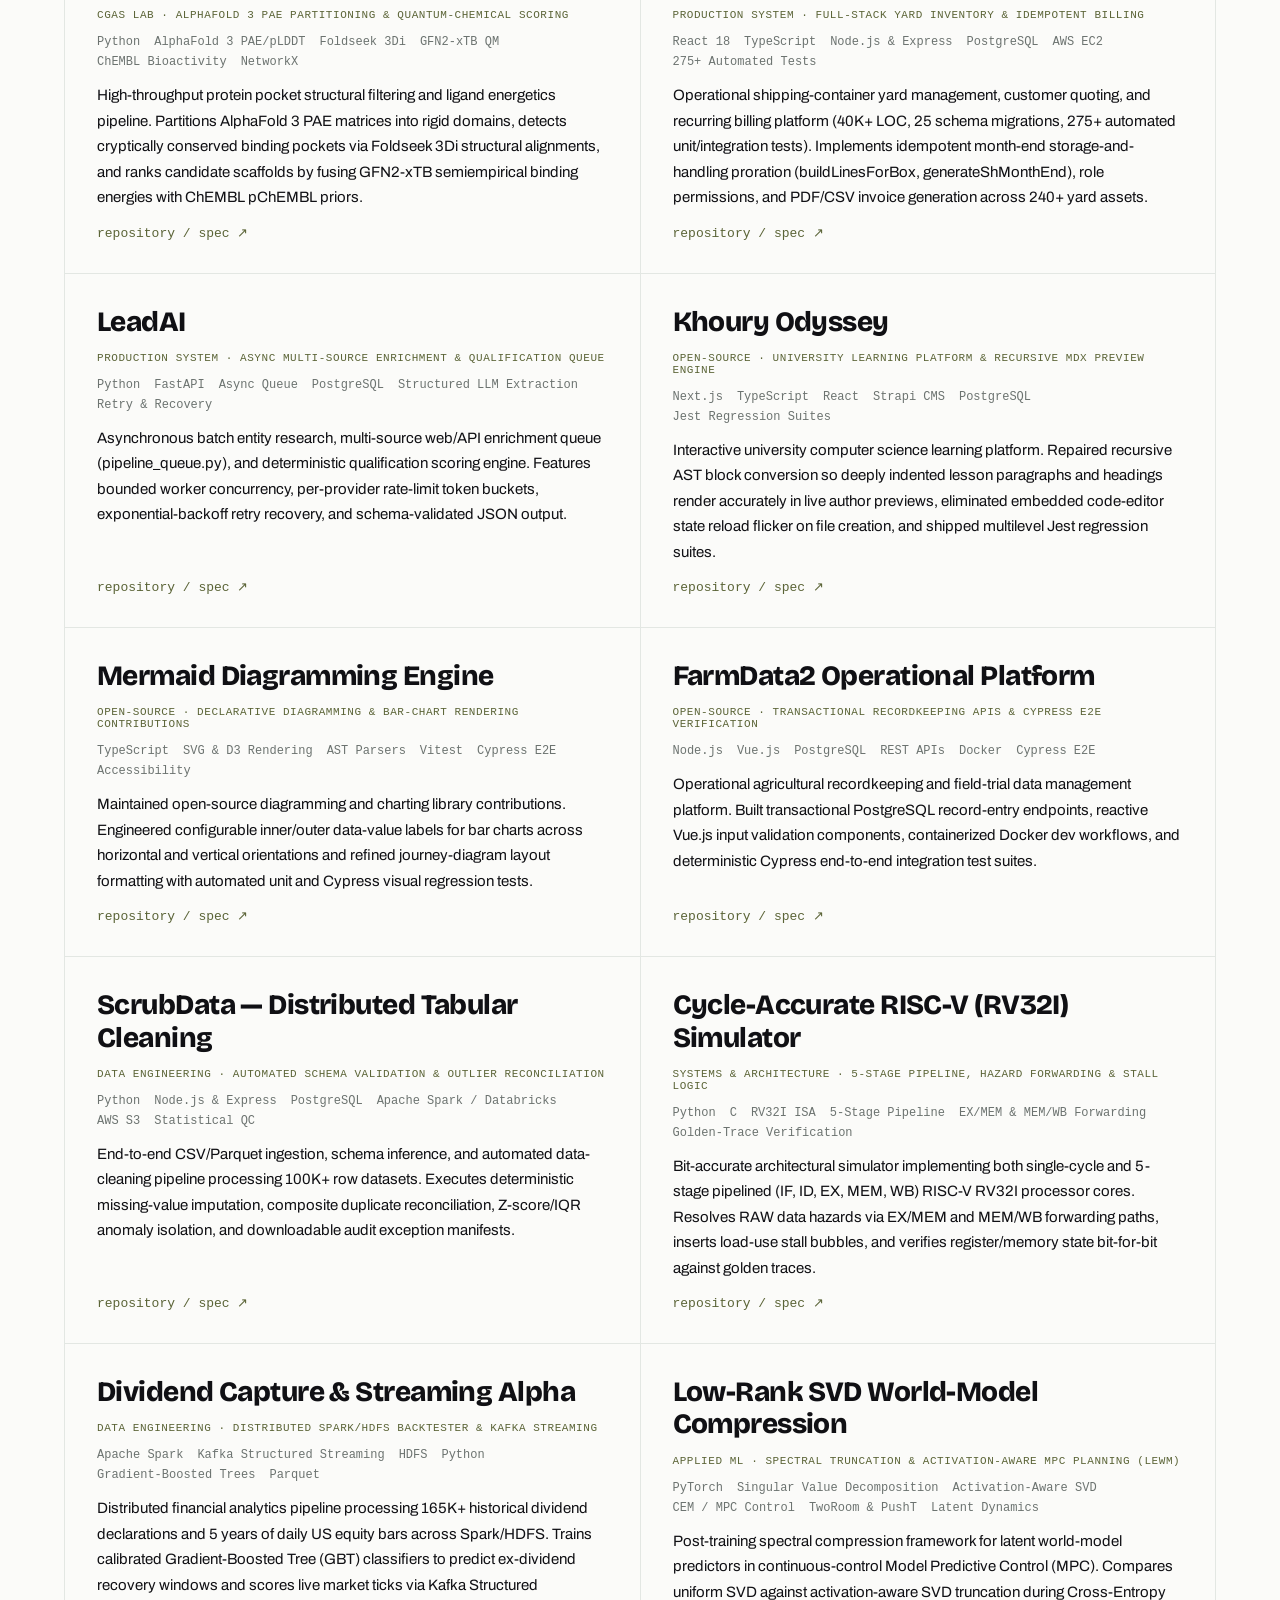
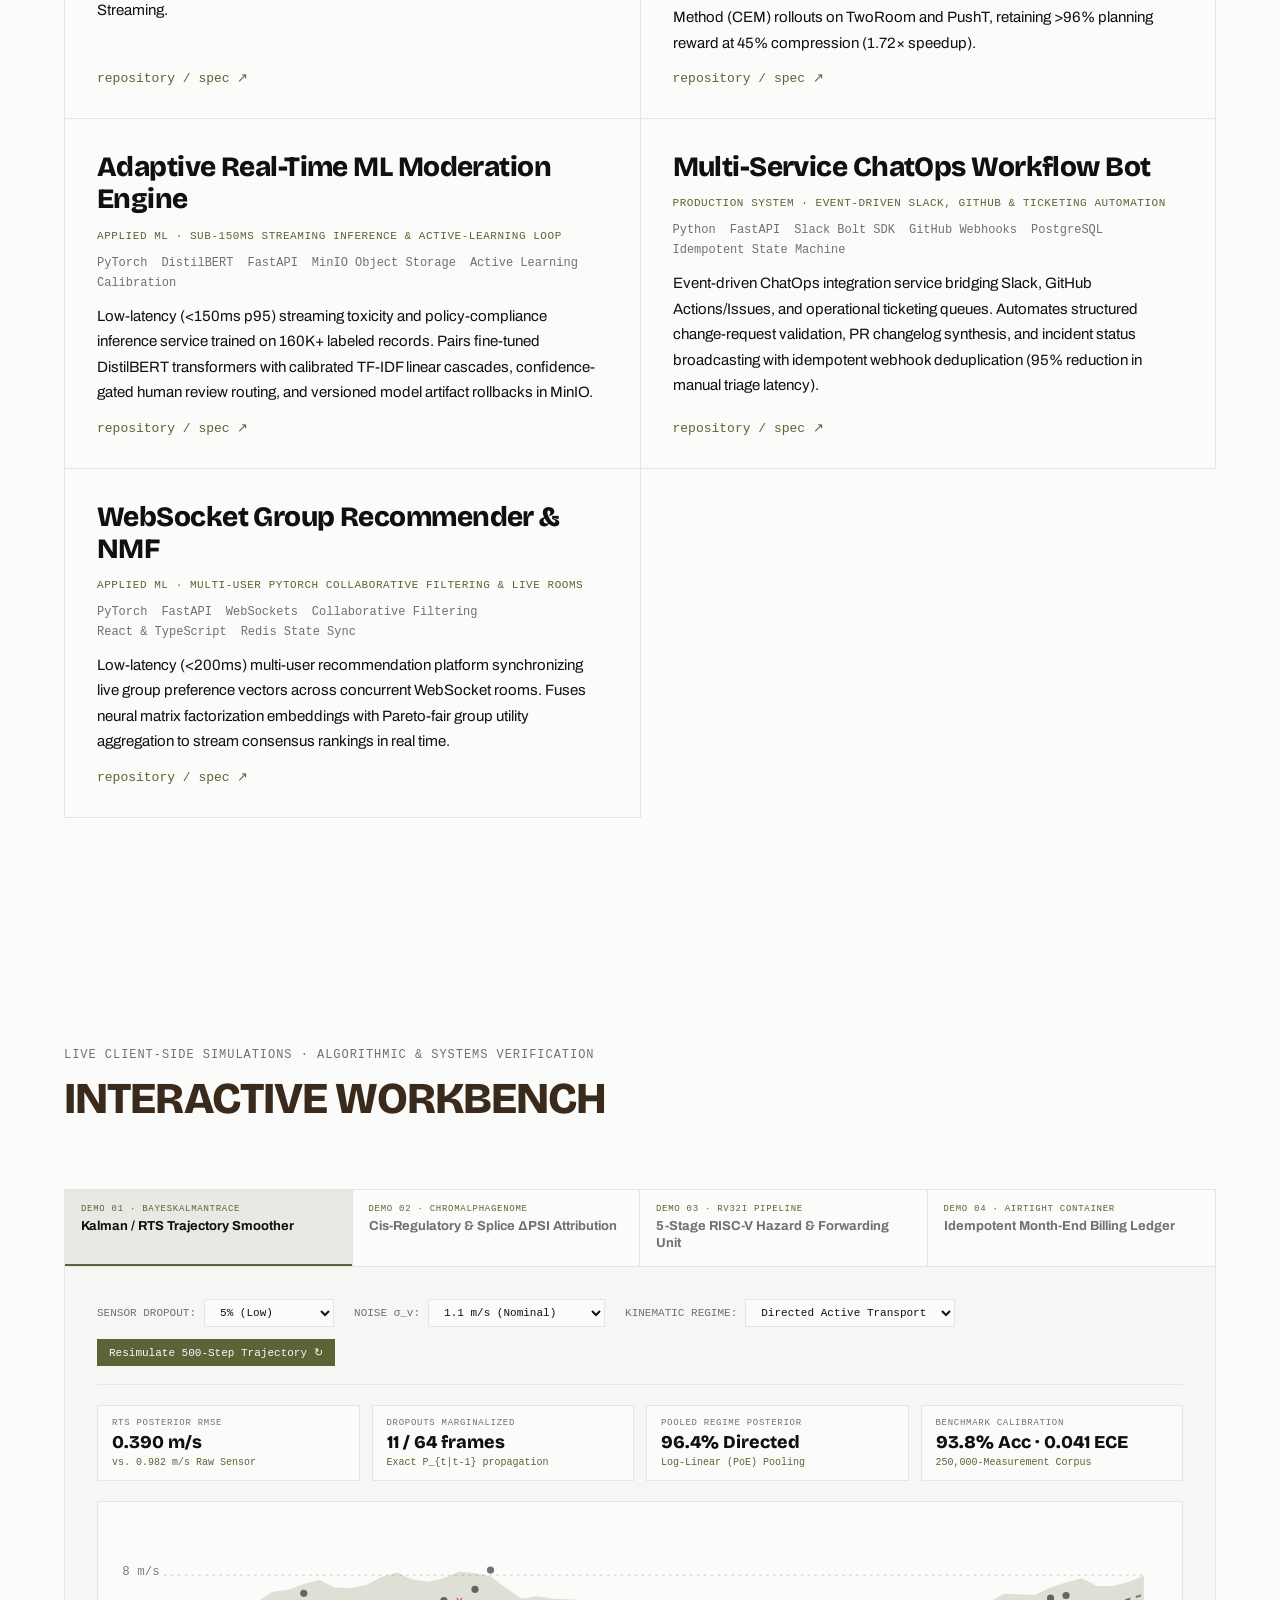
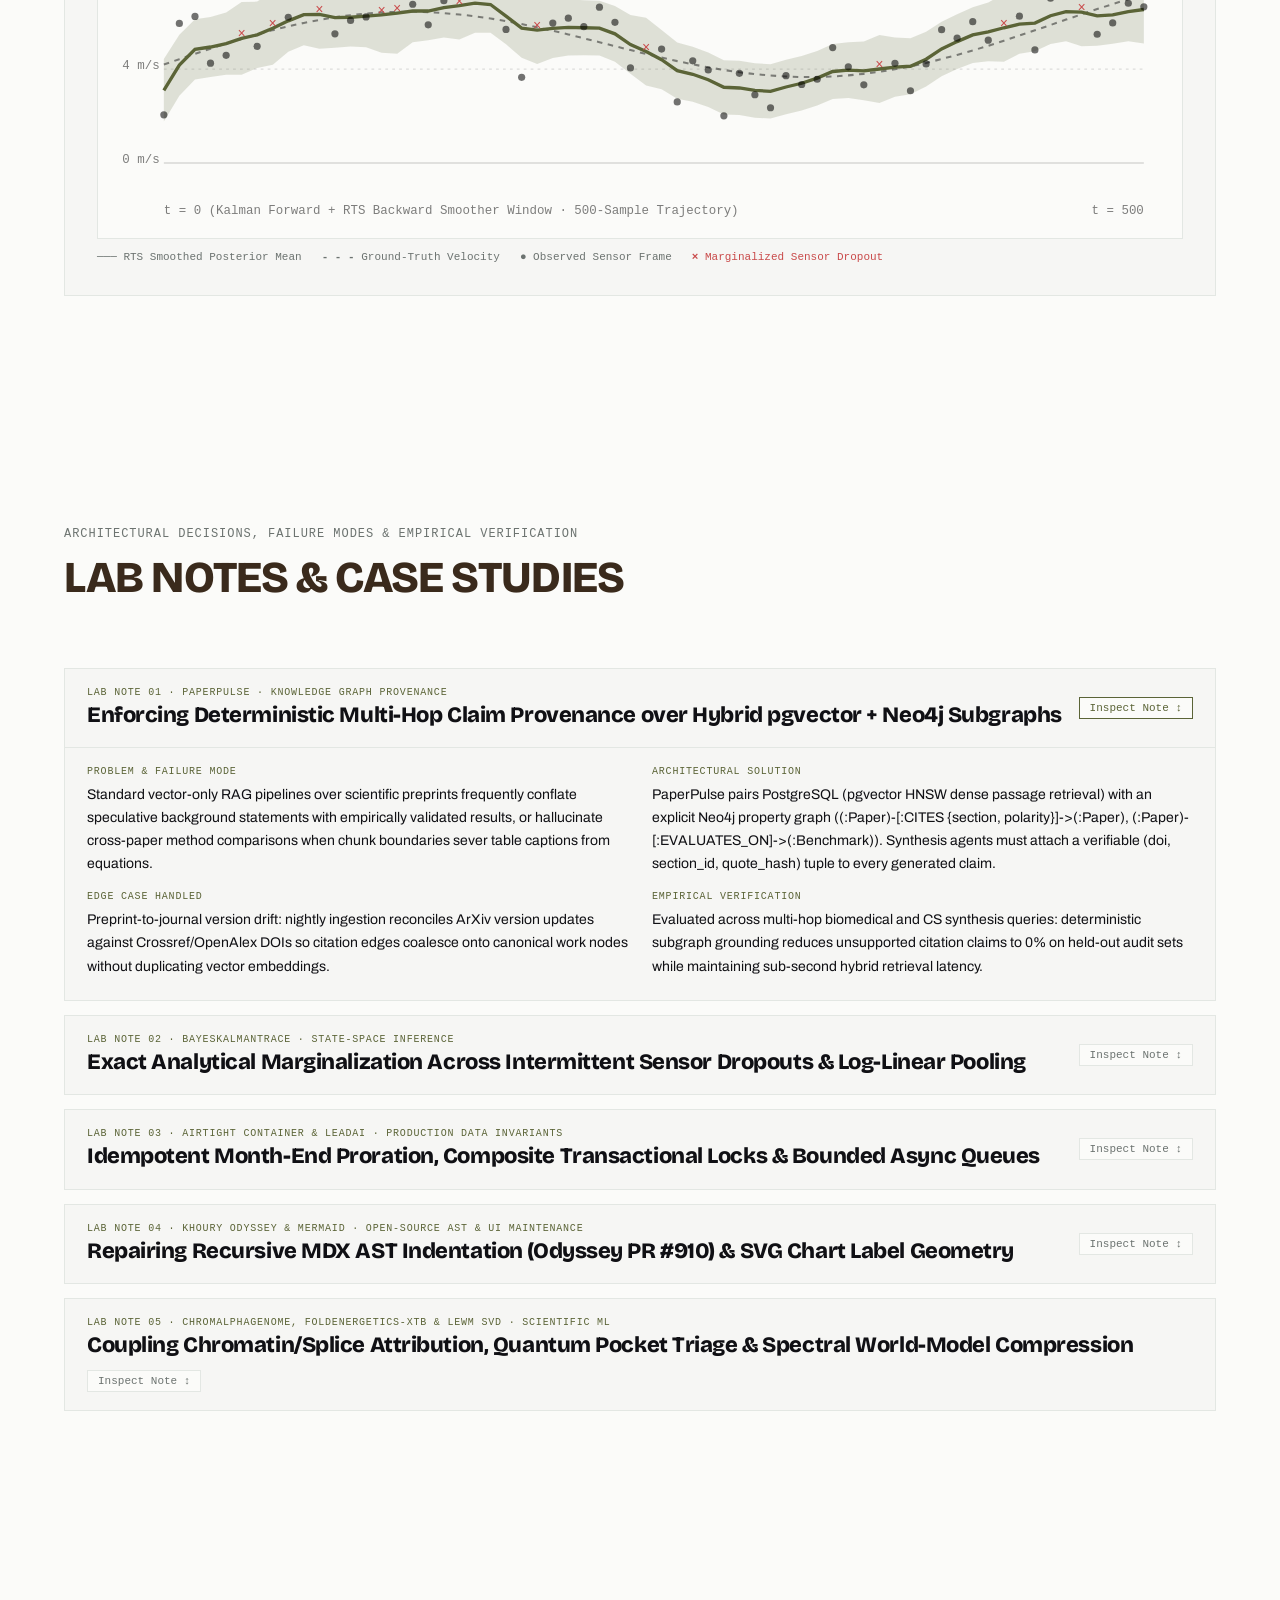
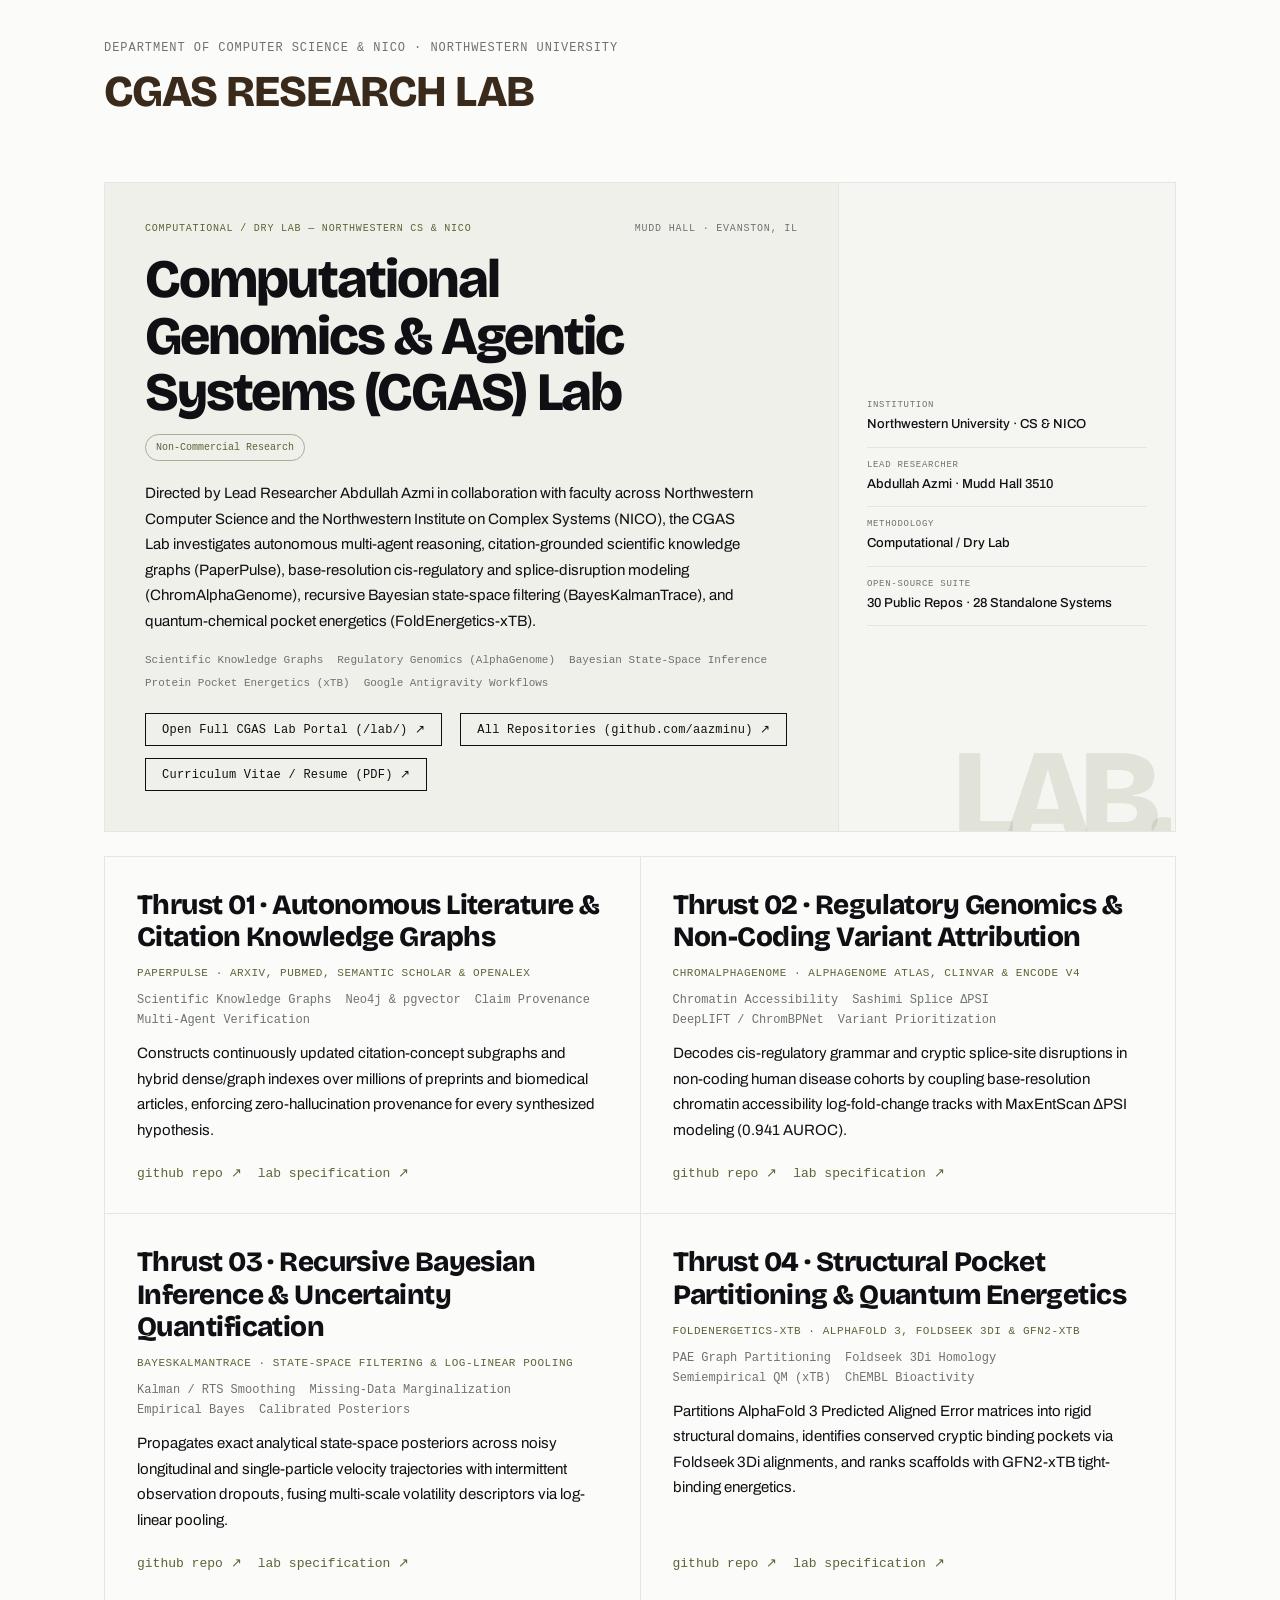
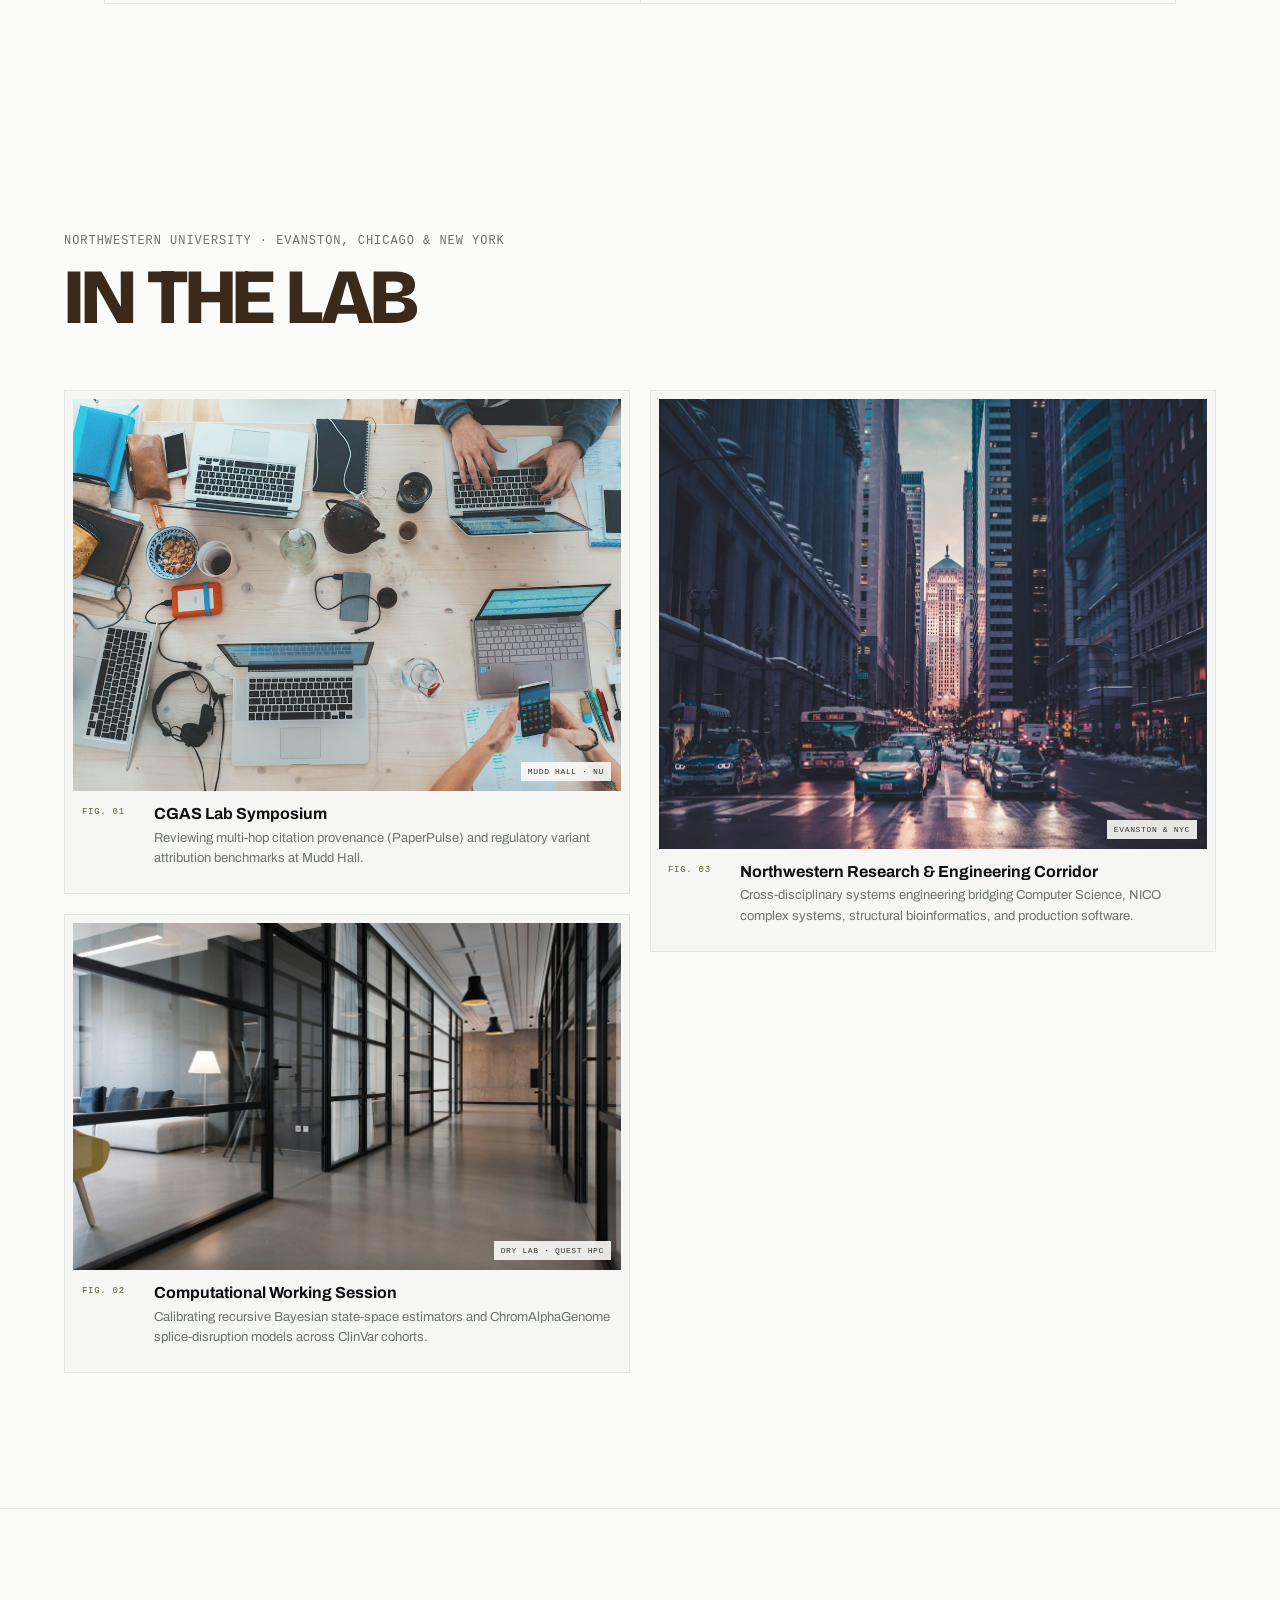
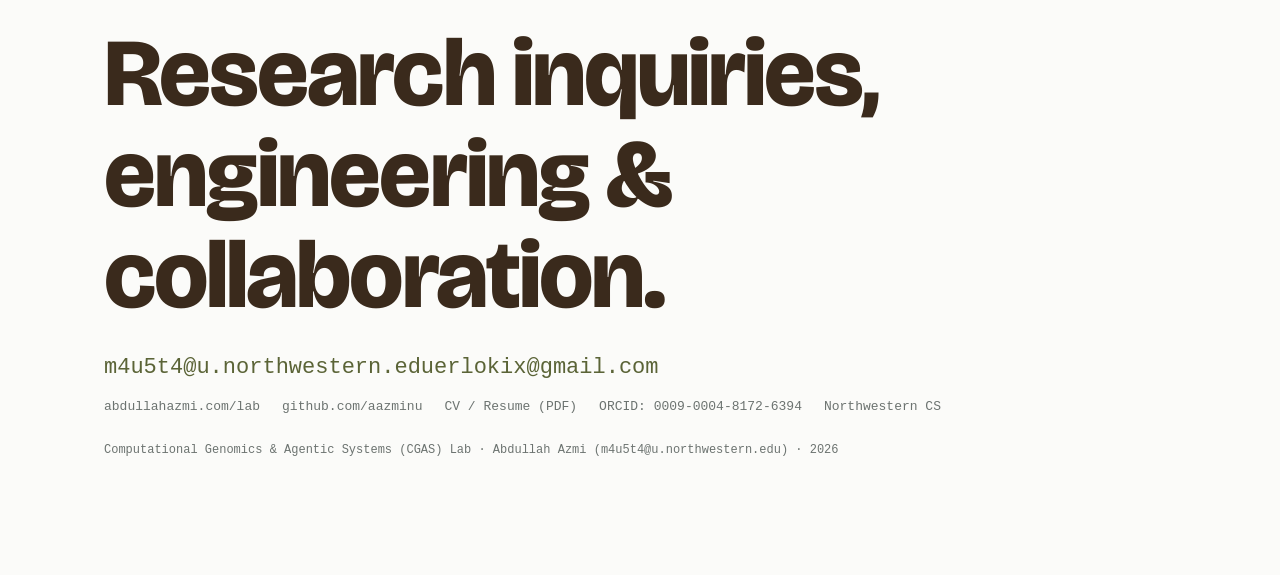
==== commit d89393ad: "feat(catalog): add 6 Shard C repositories bringing standalone project suite to 28" ====
--- a/index.html
+++ b/index.html
@@ -23,7 +23,37 @@
             "name": "Abdullah Azmi · CGAS Lab · Northwestern University",
             "mainEntity": {
               "@id": "https://abdullahazmi.com/#person"
-            }
+            },
+            "significantLink": [
+              "https://github.com/aazminu/paper-pulse",
+              "https://github.com/aazminu/chrom-alphagenome",
+              "https://github.com/aazminu/bayes-kalman-trace",
+              "https://github.com/aazminu/fold-energetics-xtb",
+              "https://github.com/aazminu/airtight-container",
+              "https://github.com/aazminu/LeadAI",
+              "https://github.com/aazminu/odyssey",
+              "https://github.com/aazminu/mermaid",
+              "https://github.com/aazminu/FarmData2",
+              "https://github.com/aazminu/data-cleaning-hackumass",
+              "https://github.com/aazminu/python-riscv-simulator",
+              "https://github.com/aazminu/dividend-capture-spark",
+              "https://github.com/aazminu/world-model-compression-mpc",
+              "https://github.com/aazminu/adaptive-ml-moderation",
+              "https://github.com/aazminu/agentic-scrape-repair",
+              "https://github.com/aazminu/movie-recc",
+              "https://github.com/aazminu/sp500_platform",
+              "https://github.com/aazminu/AP-Study-Guide-Generator",
+              "https://github.com/aazminu/Environmental-Disaster-Classifier",
+              "https://github.com/aazminu/grab-pic",
+              "https://github.com/aazminu/comic-subscription",
+              "https://github.com/aazminu/motorcycle-rideability-index",
+              "https://github.com/aazminu/markov-music",
+              "https://github.com/aazminu/NYC-Property-Scout",
+              "https://github.com/aazminu/nitro-lab",
+              "https://github.com/aazminu/Watch-Engine",
+              "https://github.com/aazminu/ClaimLess",
+              "https://github.com/aazminu/finsim"
+            ]
           },
           {
             "@type": "Person",
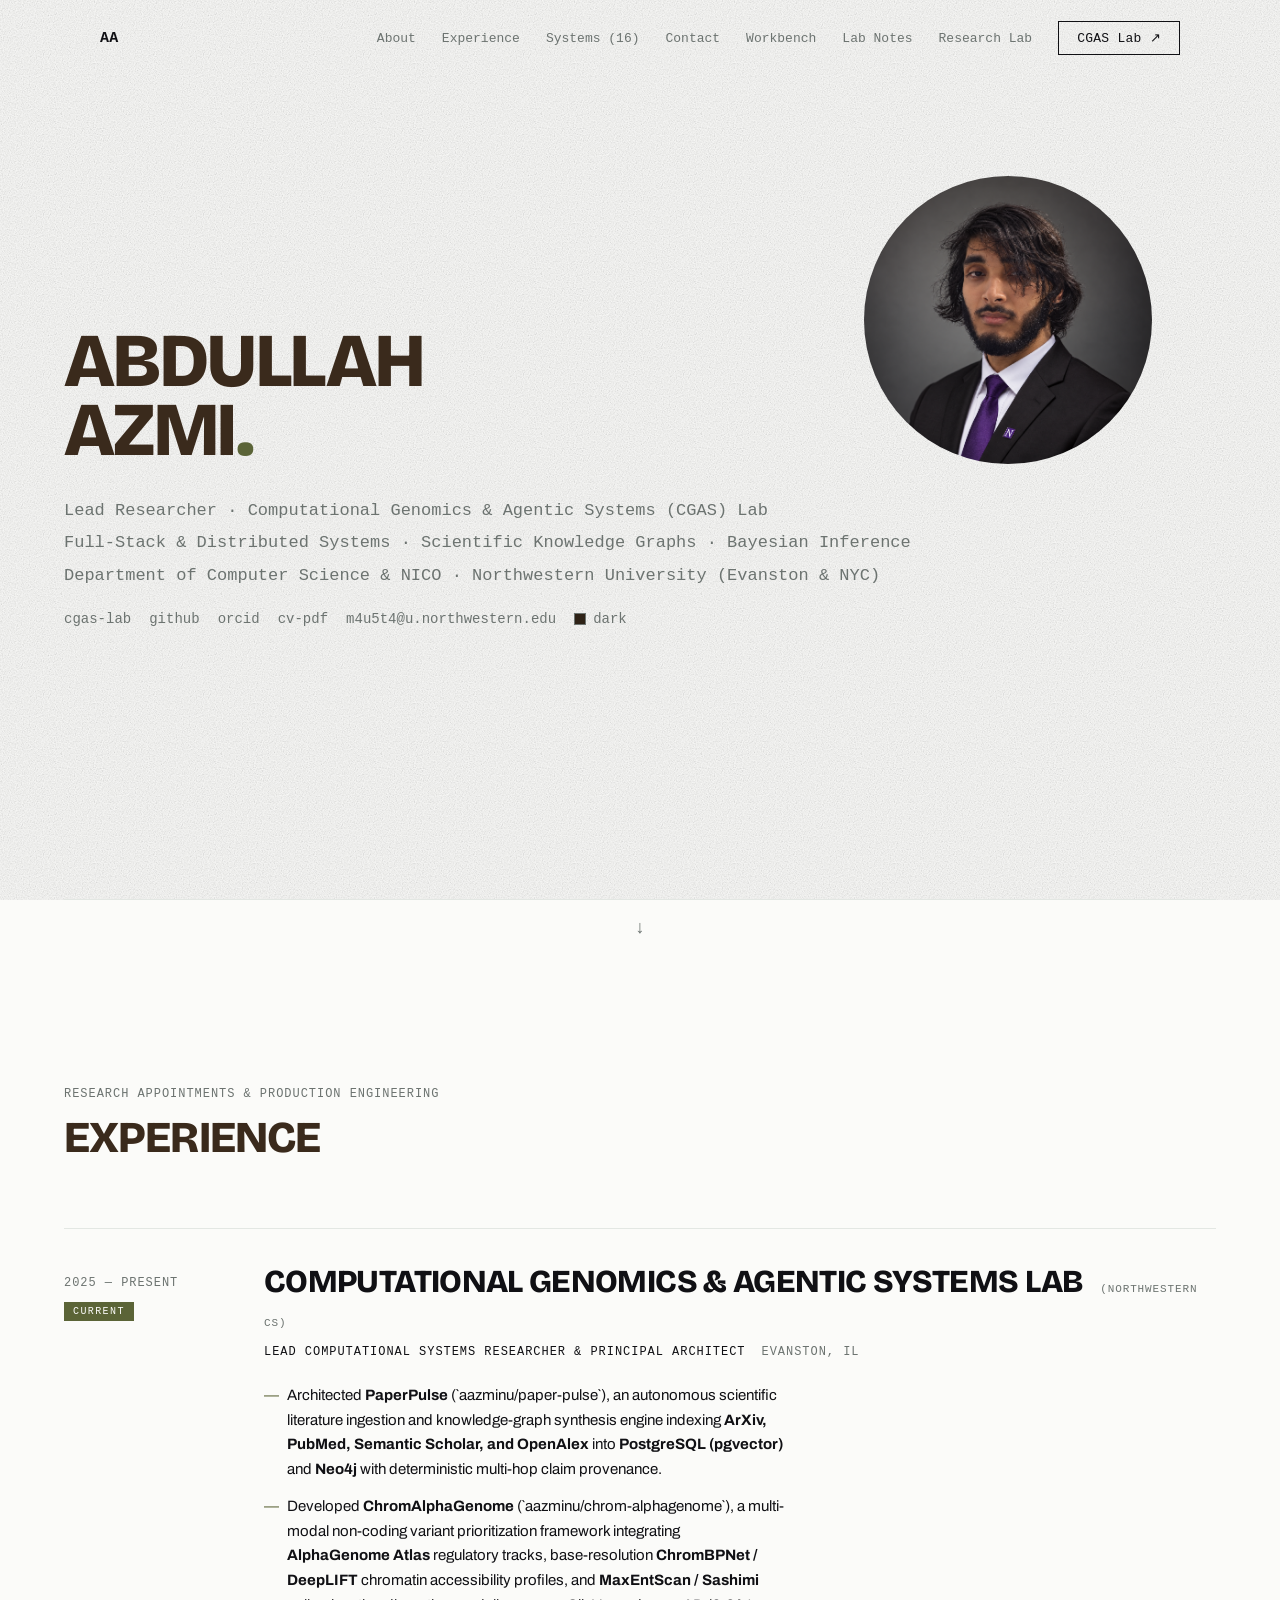
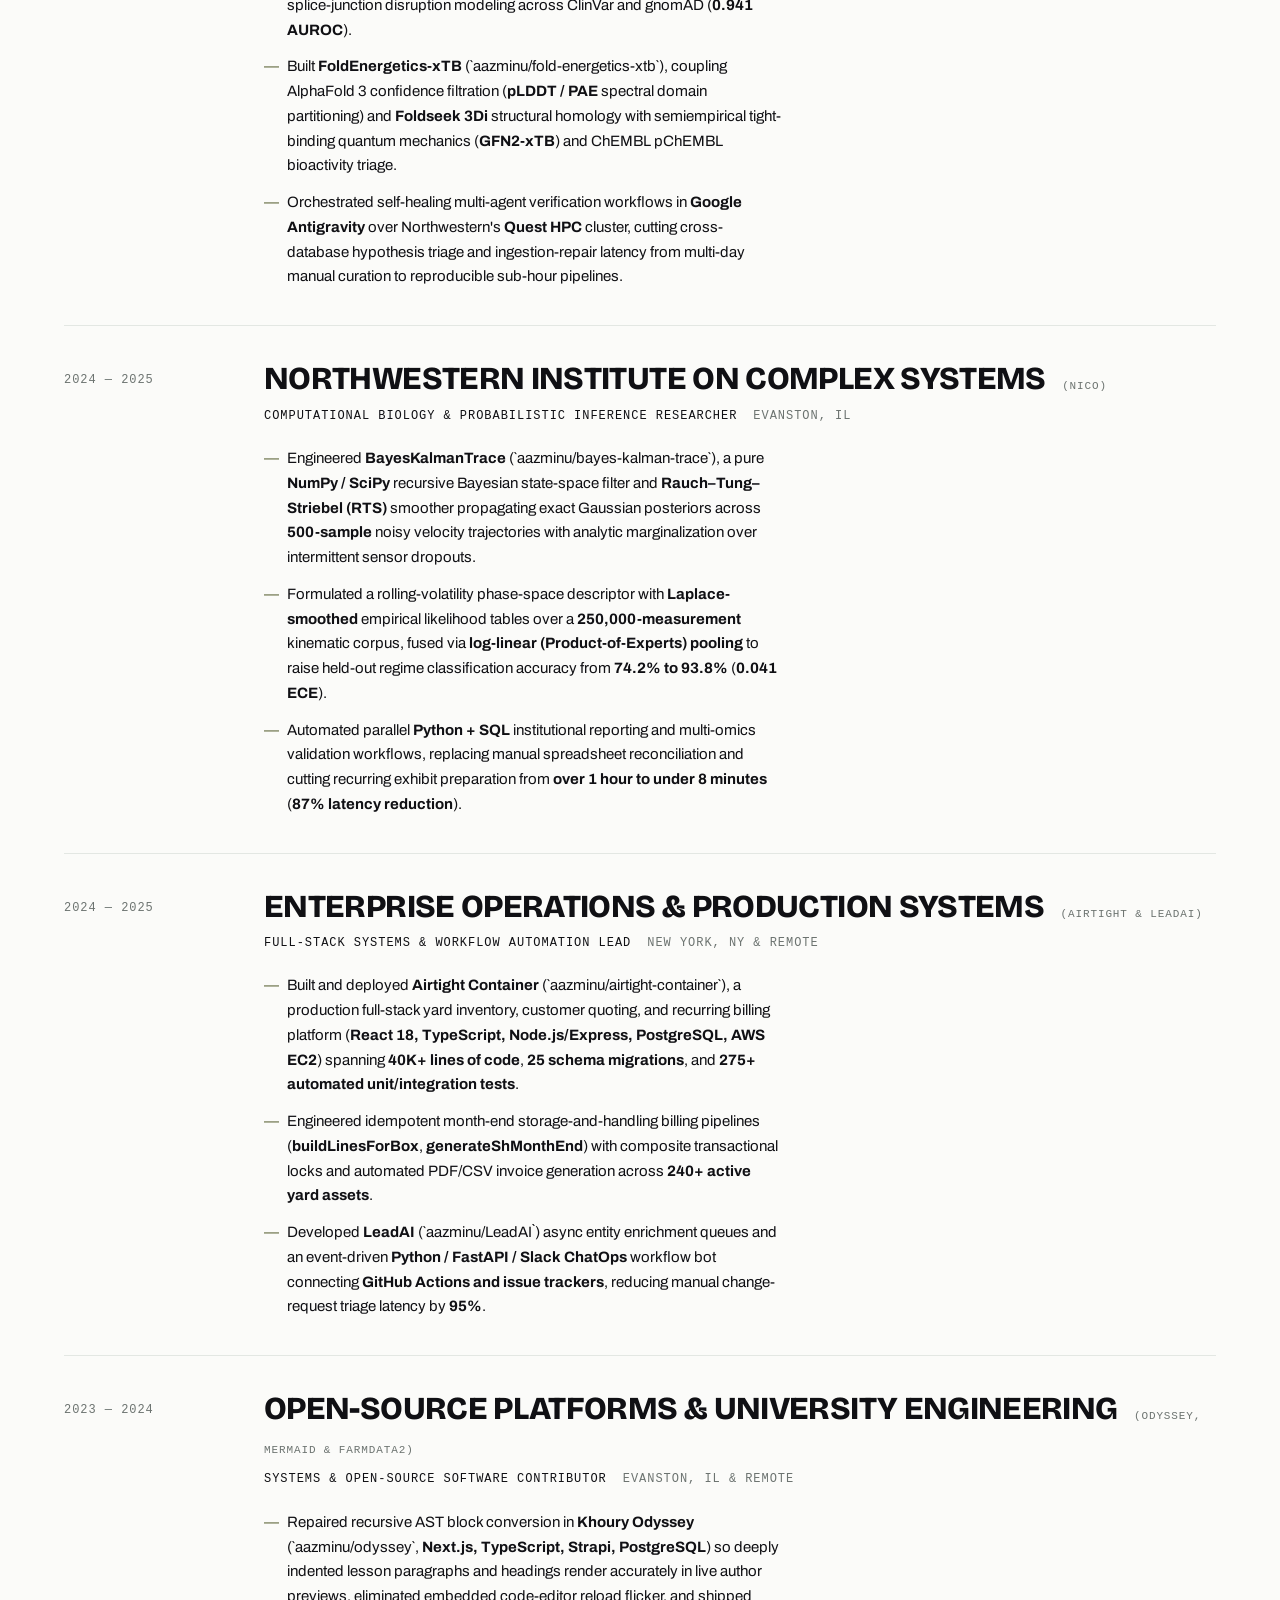
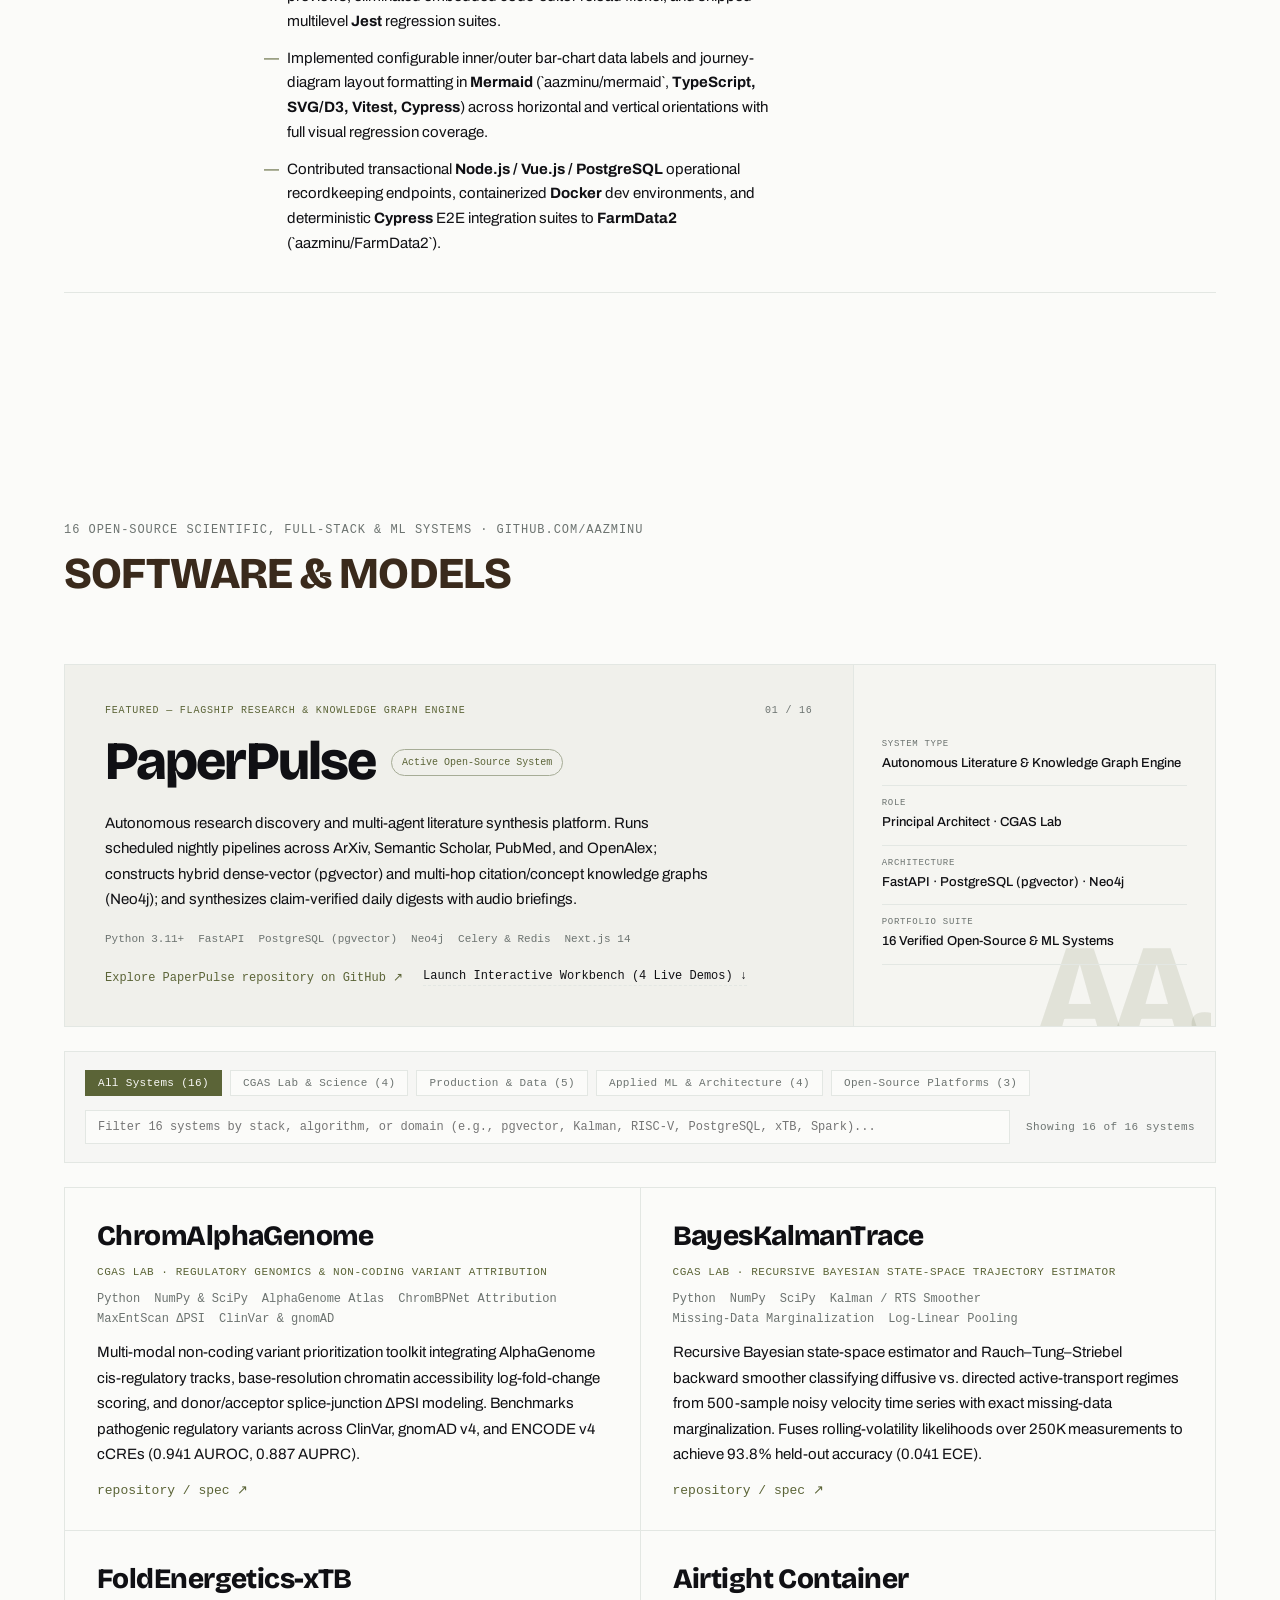
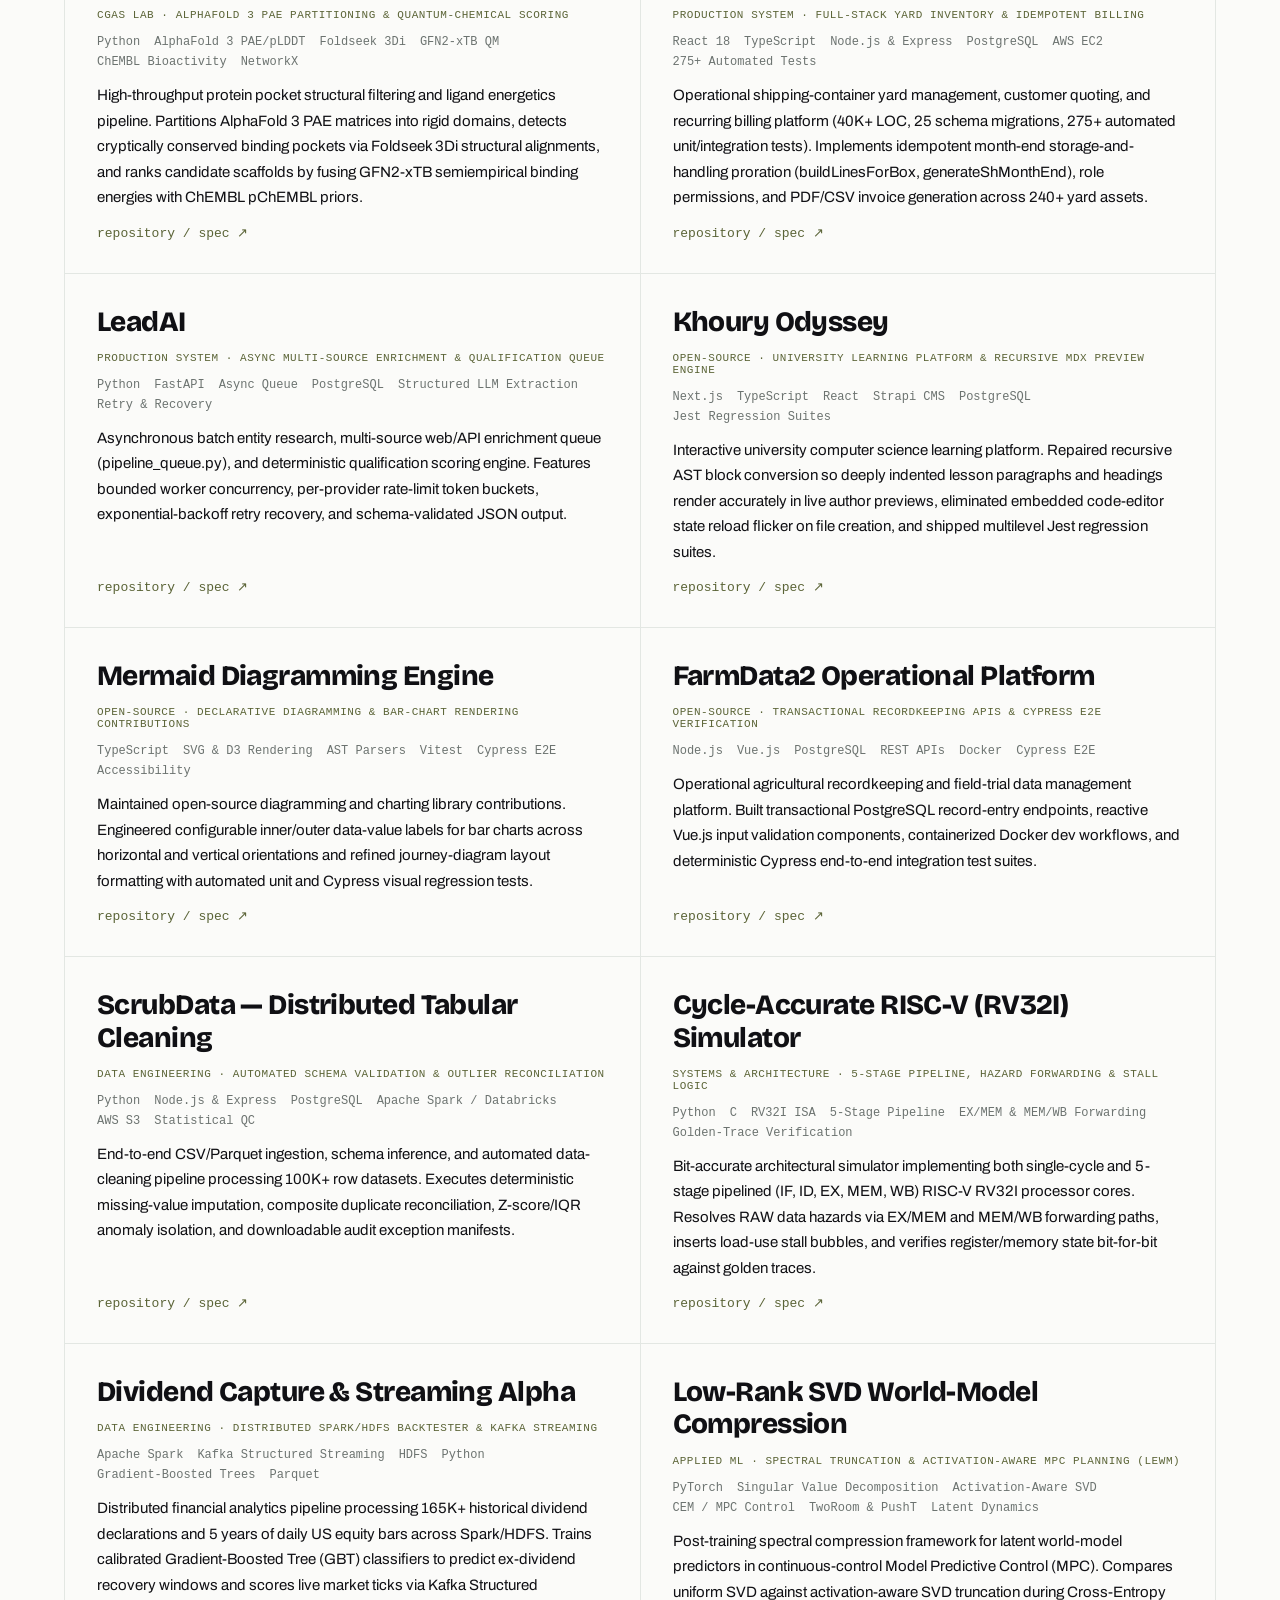
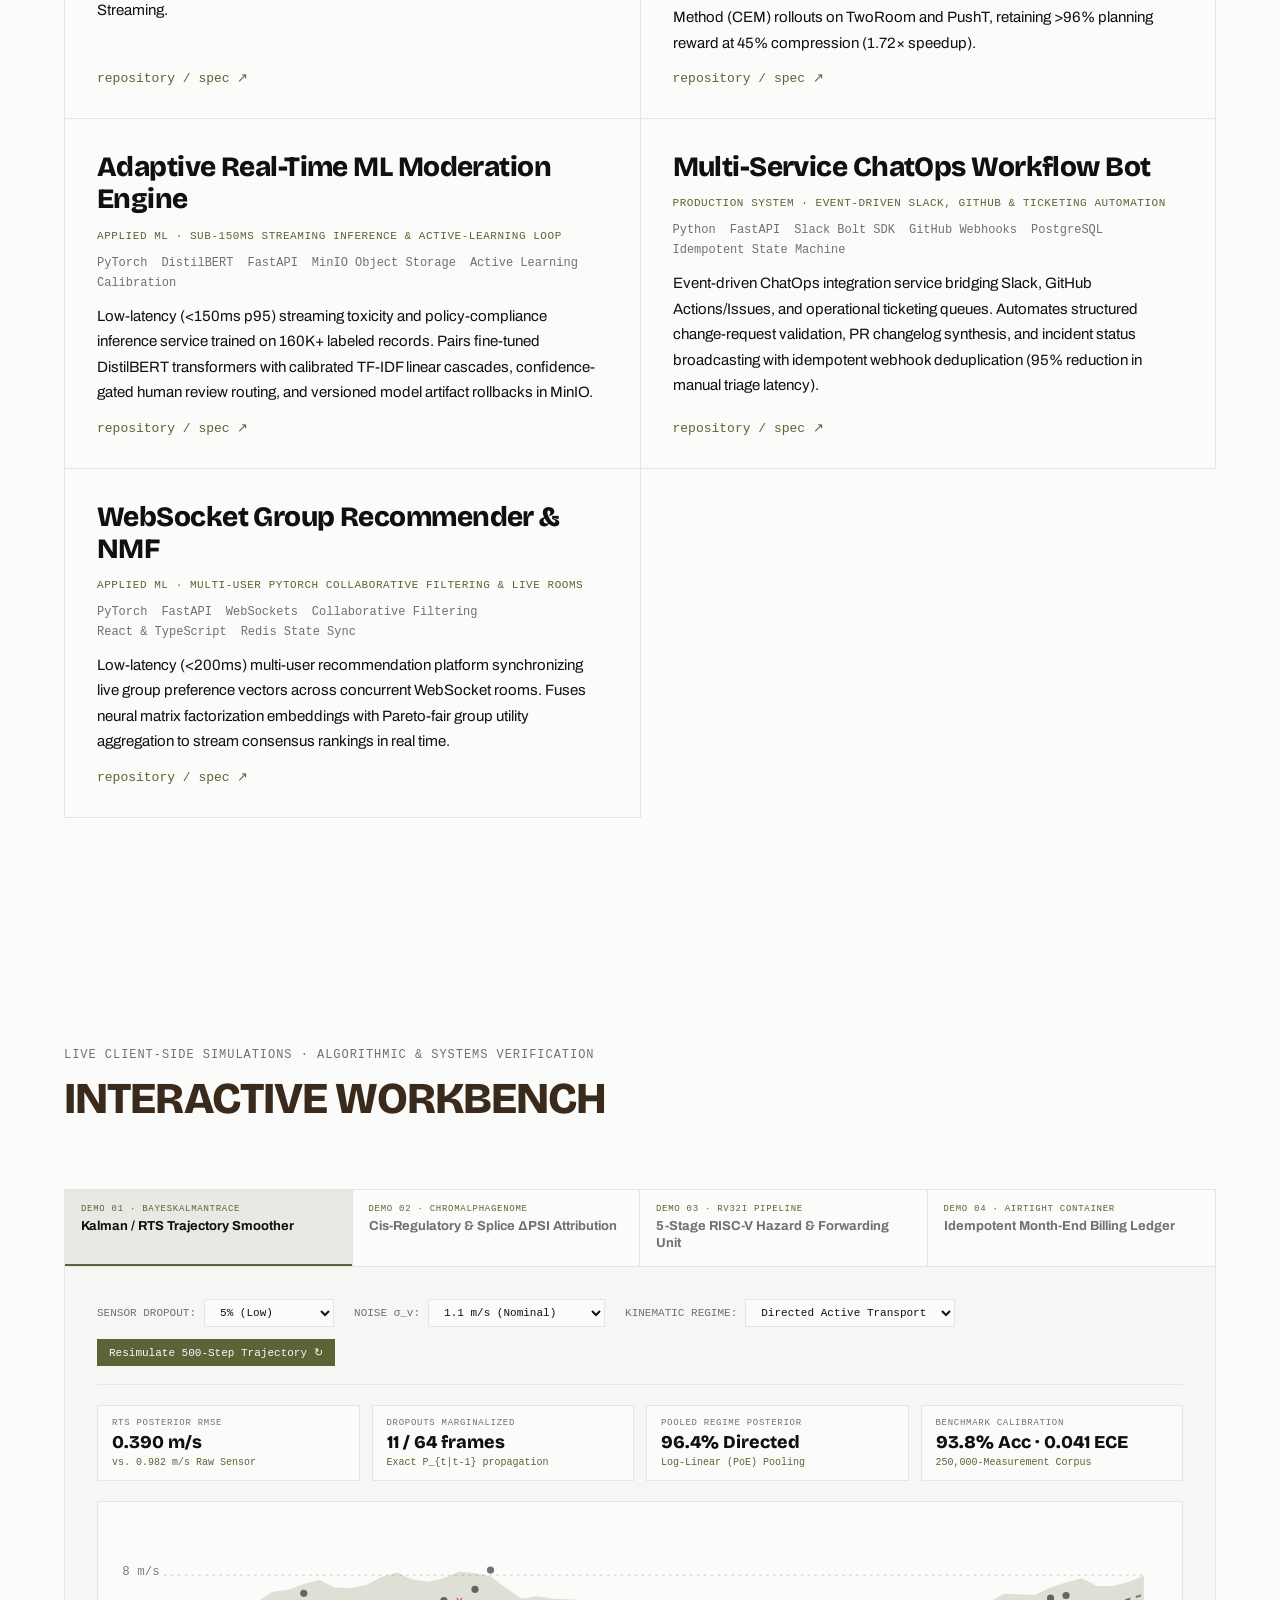
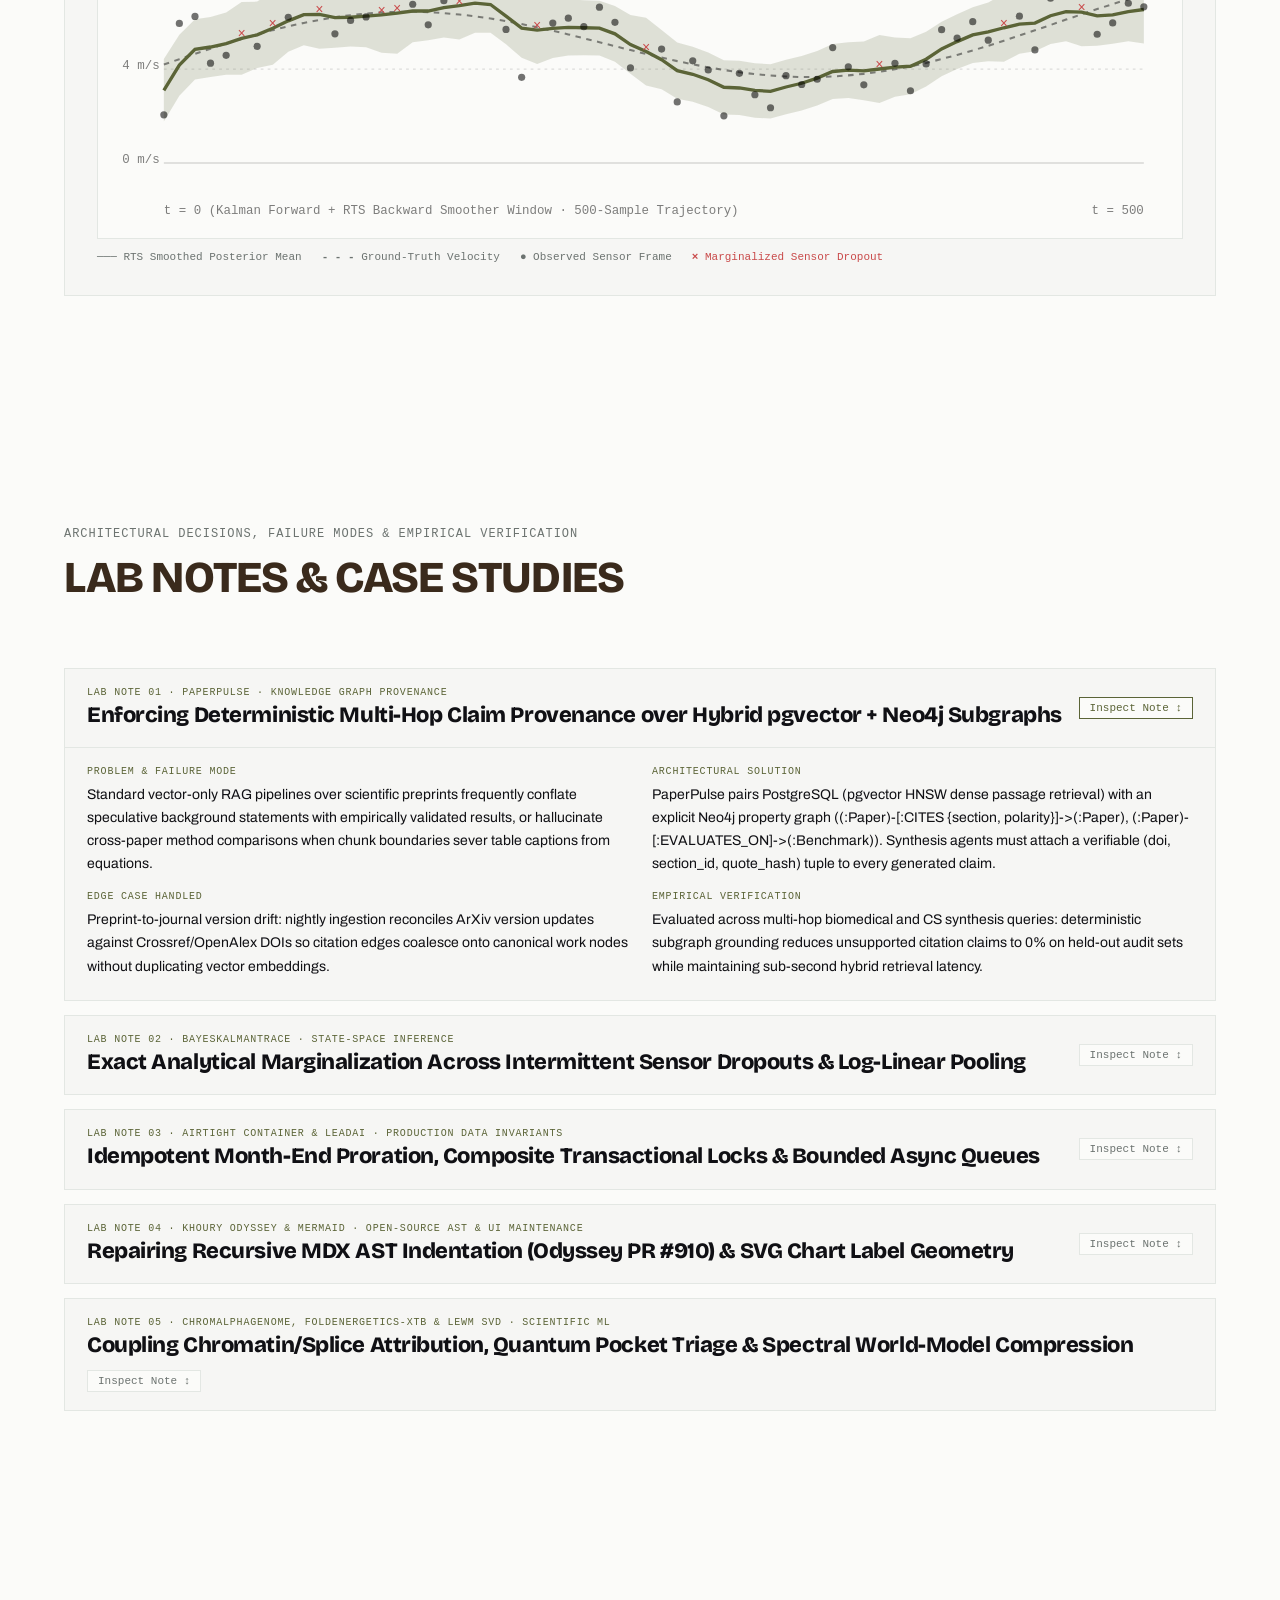
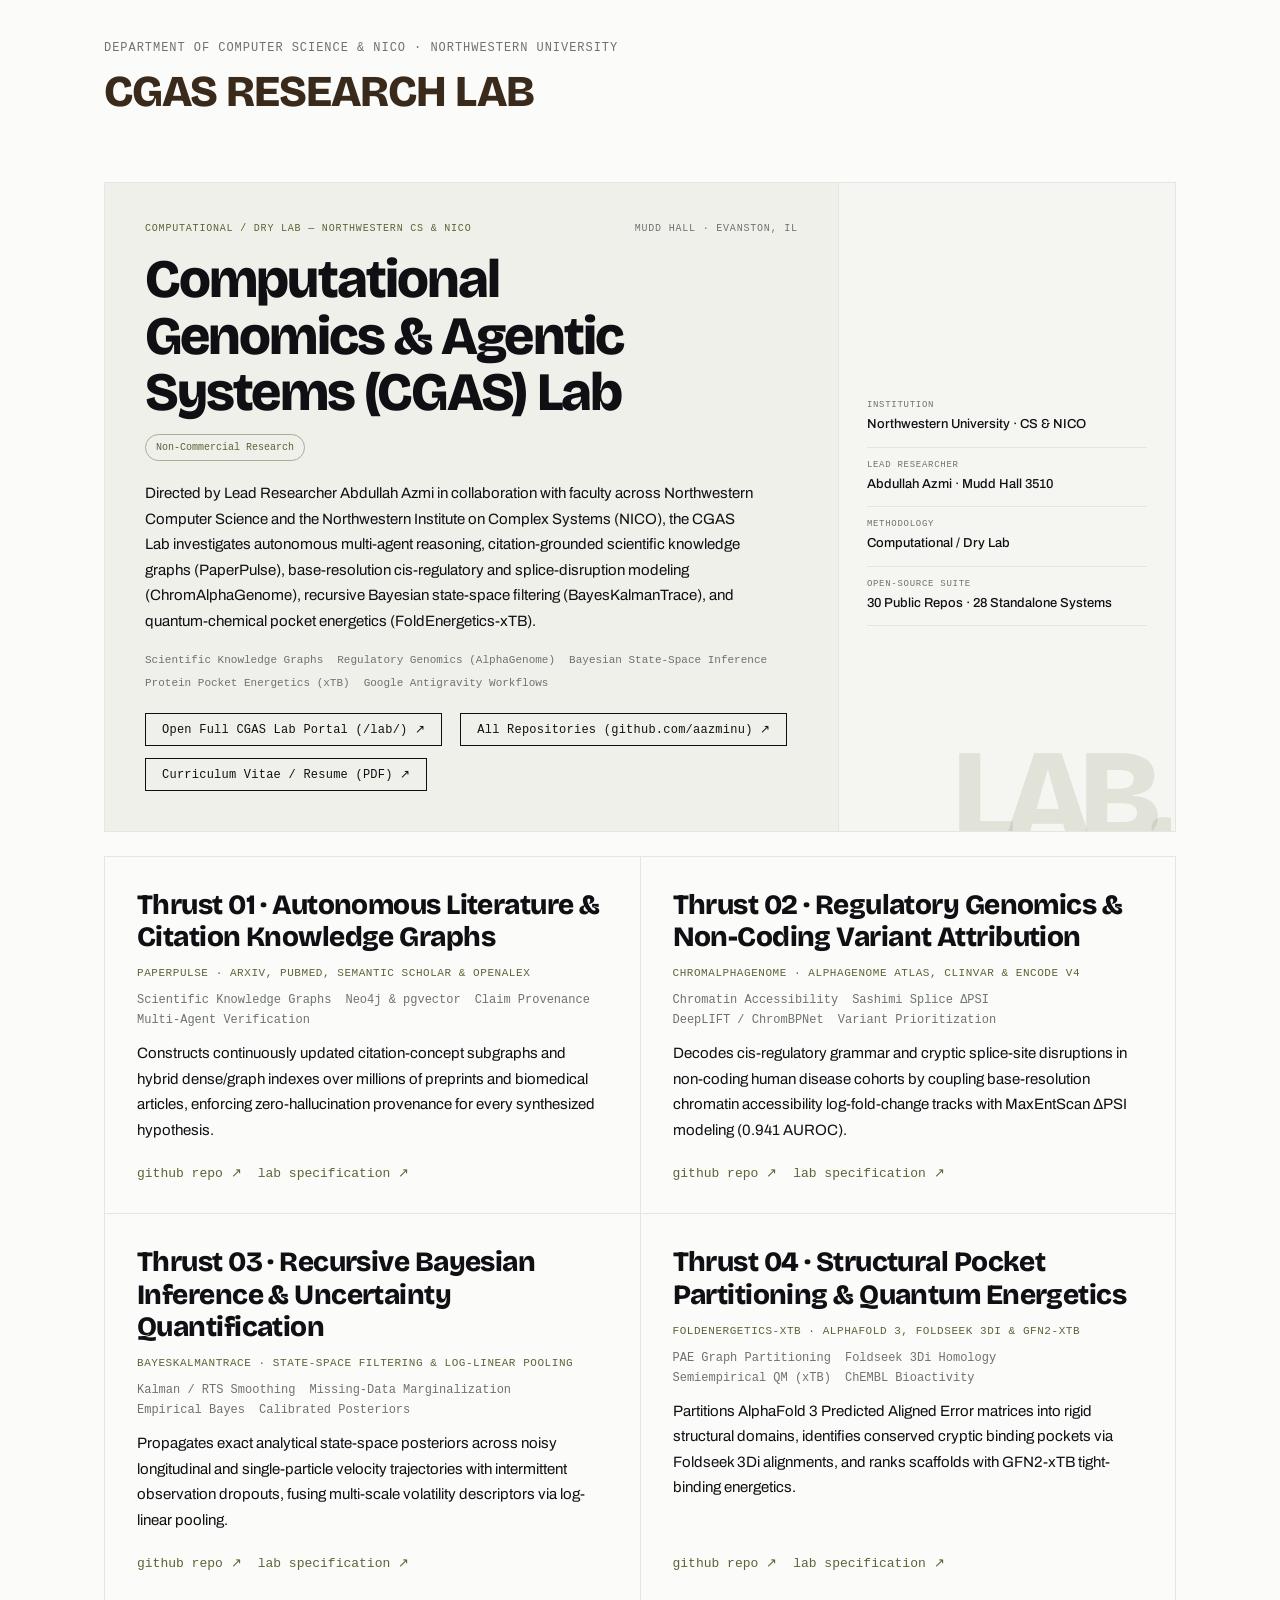
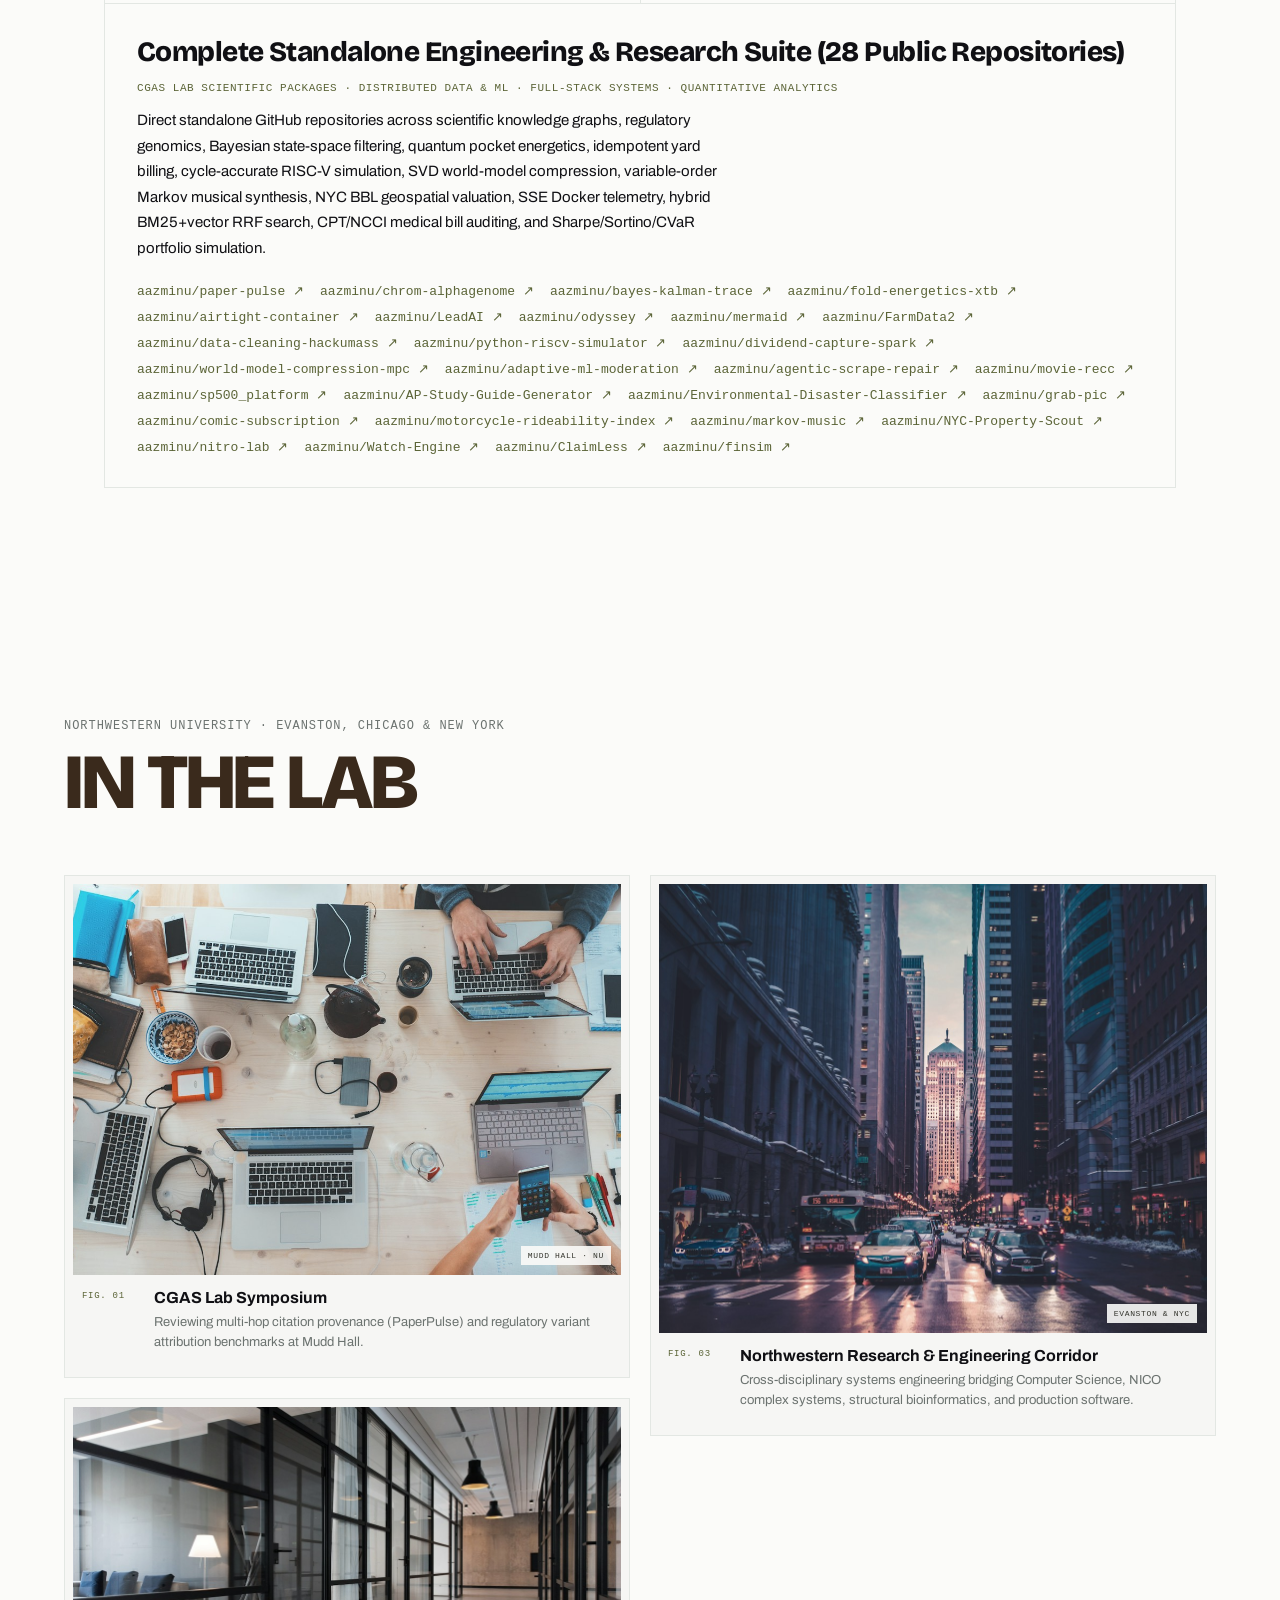
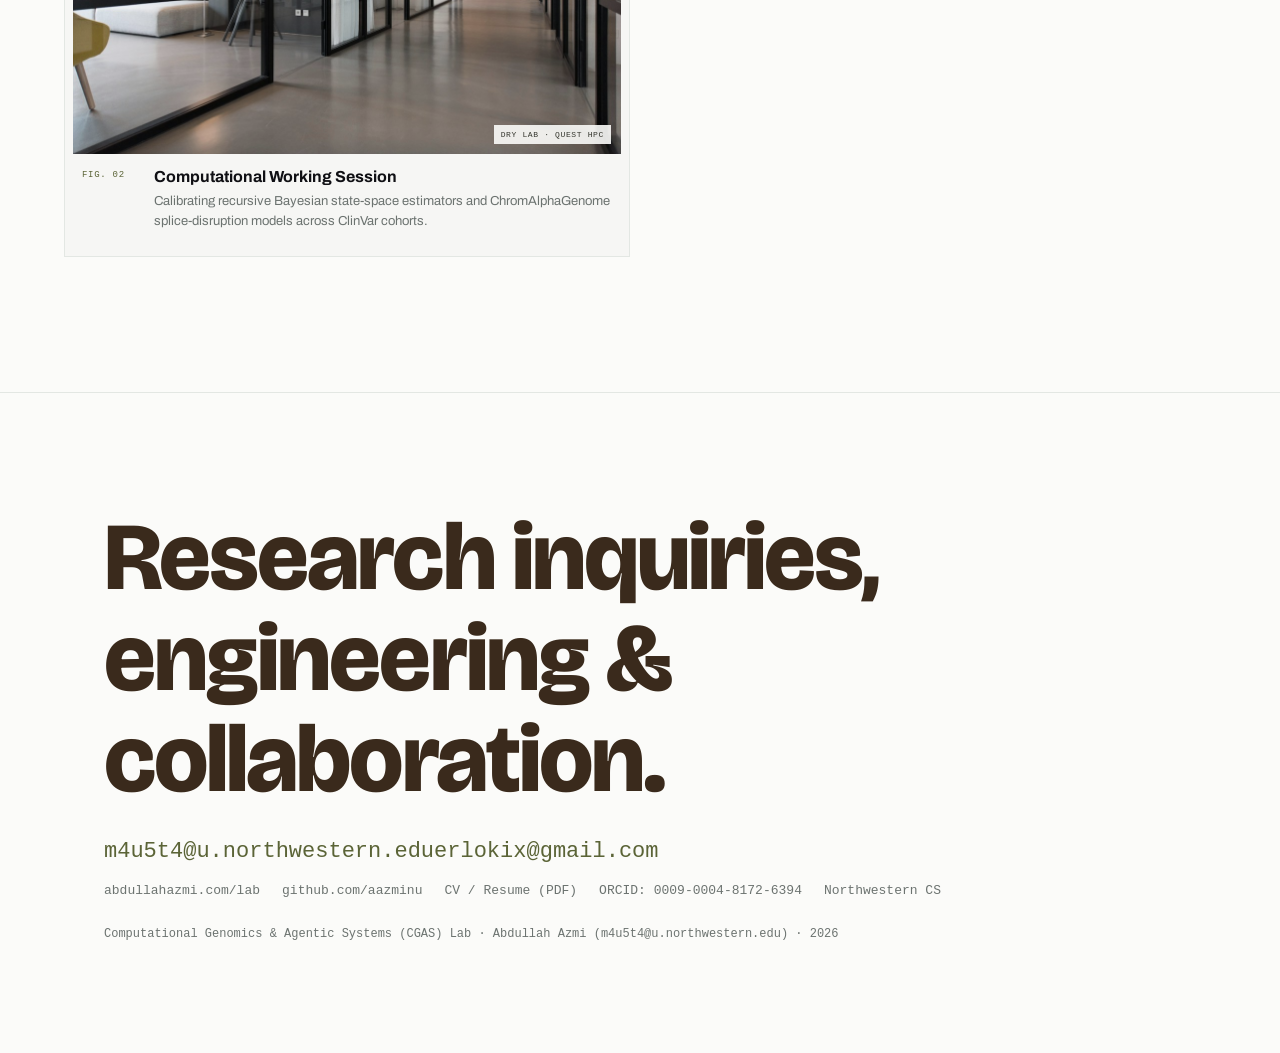
==== commit bd5c79cb: "Use versioned hero bundle to bypass stale cache" ====
--- a/index.html
+++ b/index.html
@@ -95,7 +95,7 @@
         ]
       }
     </script>
-    <script type="module" src="./assets/index-VqgN4zkm.js"></script>
+    <script type="module" src="./assets/index-2552cda7.js"></script>
     <script type="module" src="./assets/extension.js"></script>
     <link rel="stylesheet" href="./assets/index-yL4Jrv0C.css">
     <link rel="stylesheet" href="./assets/extension.css">
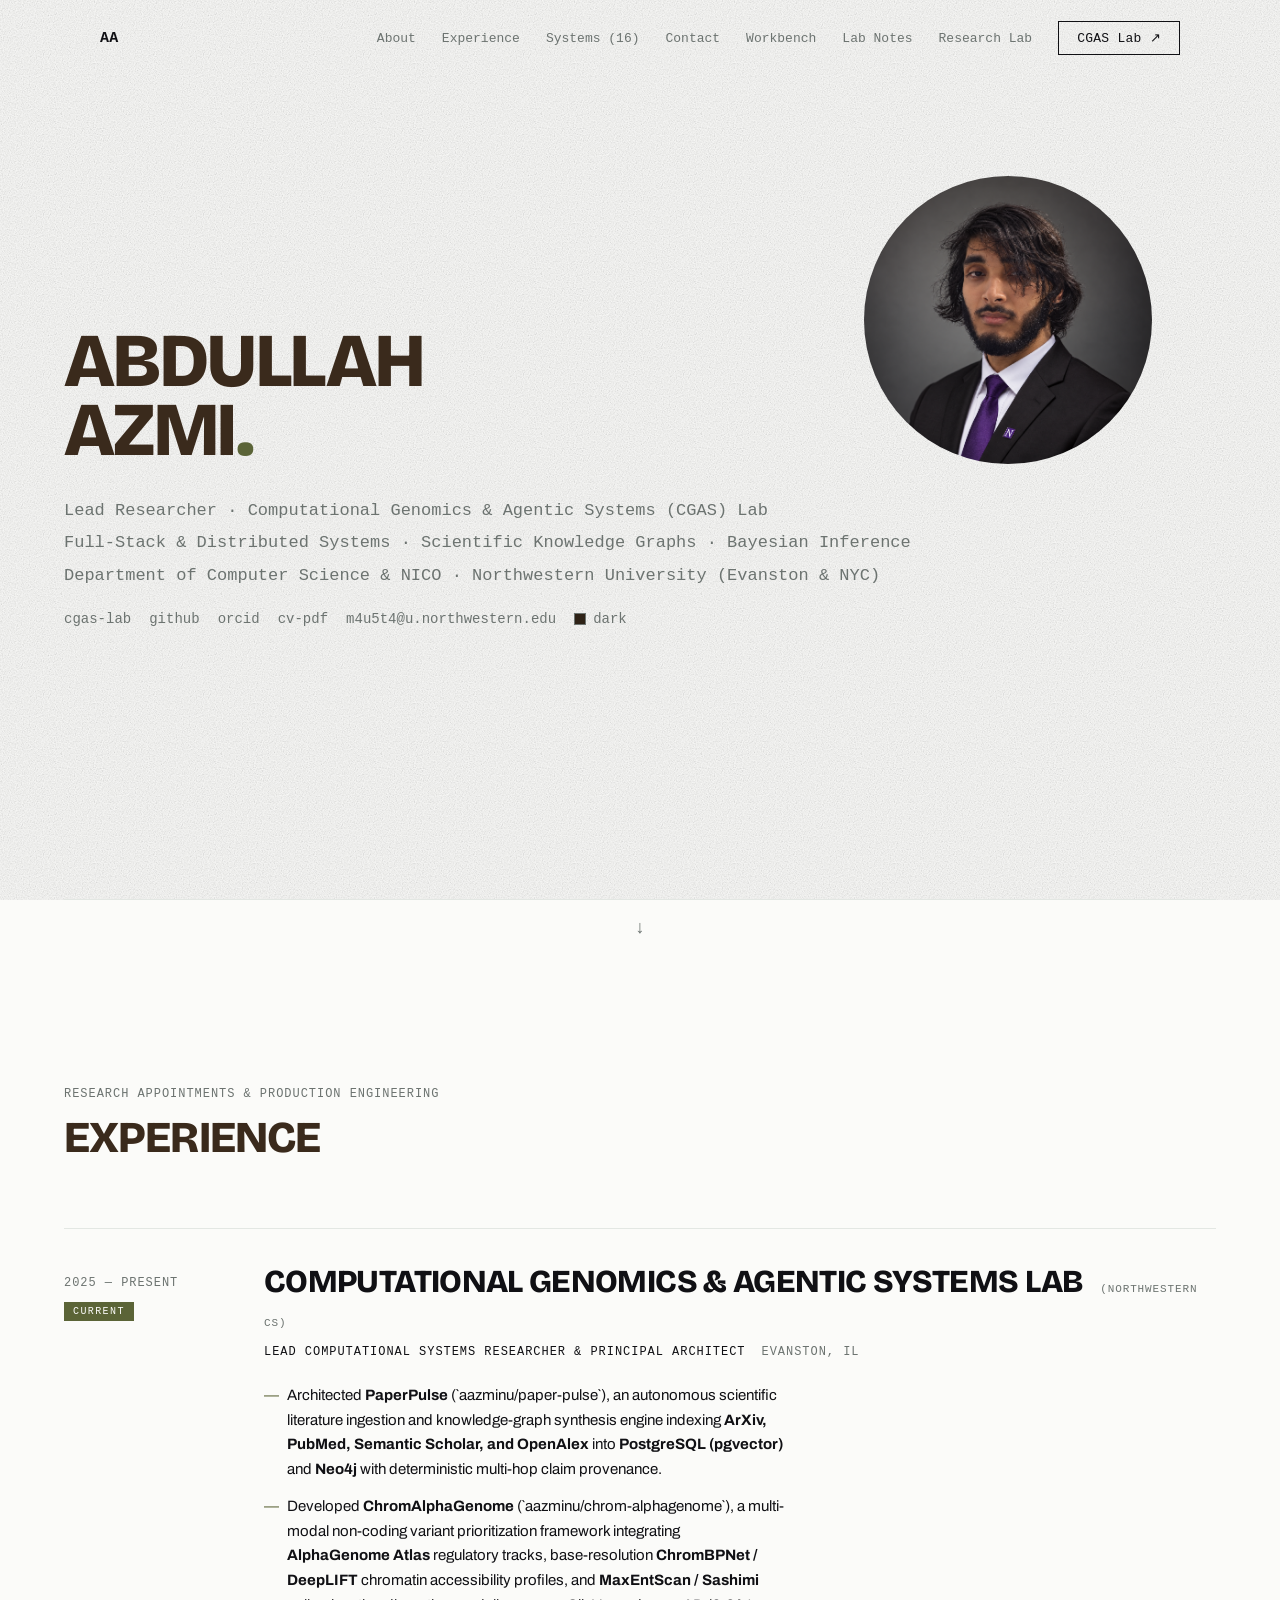
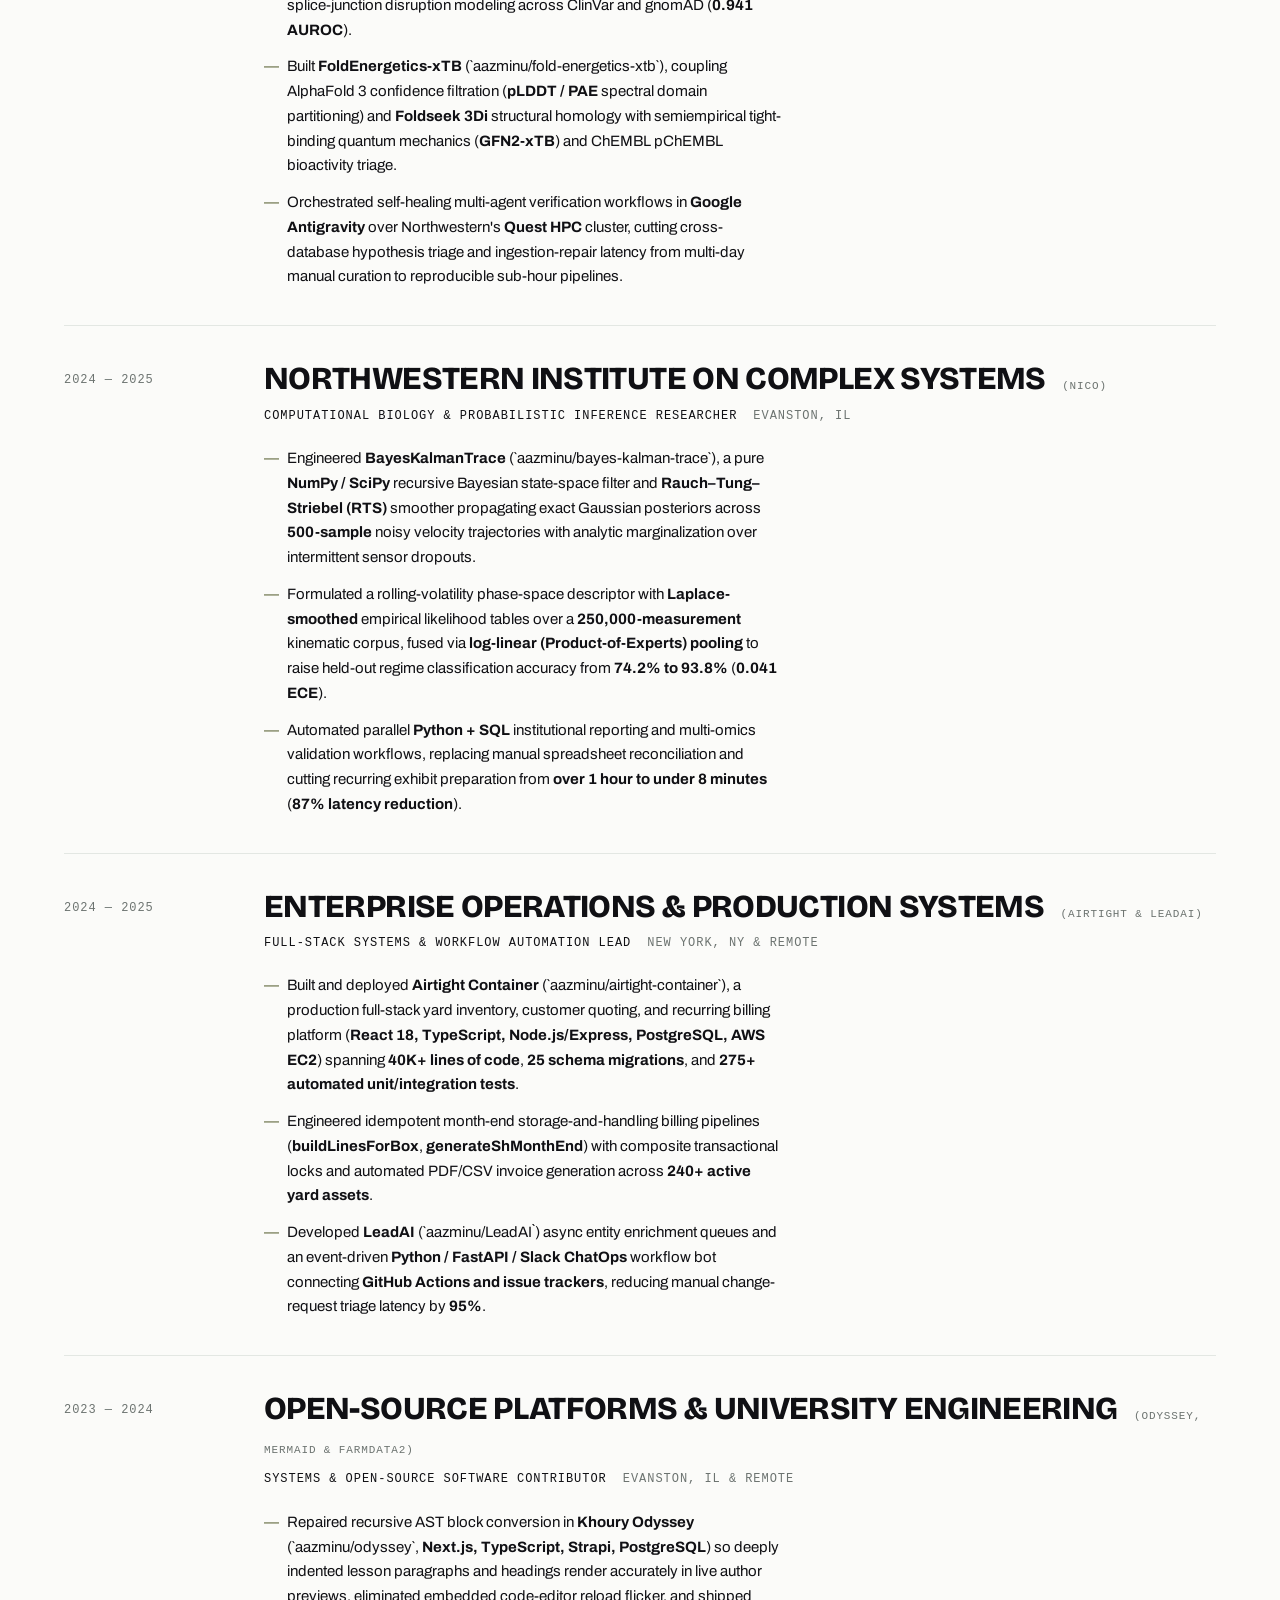
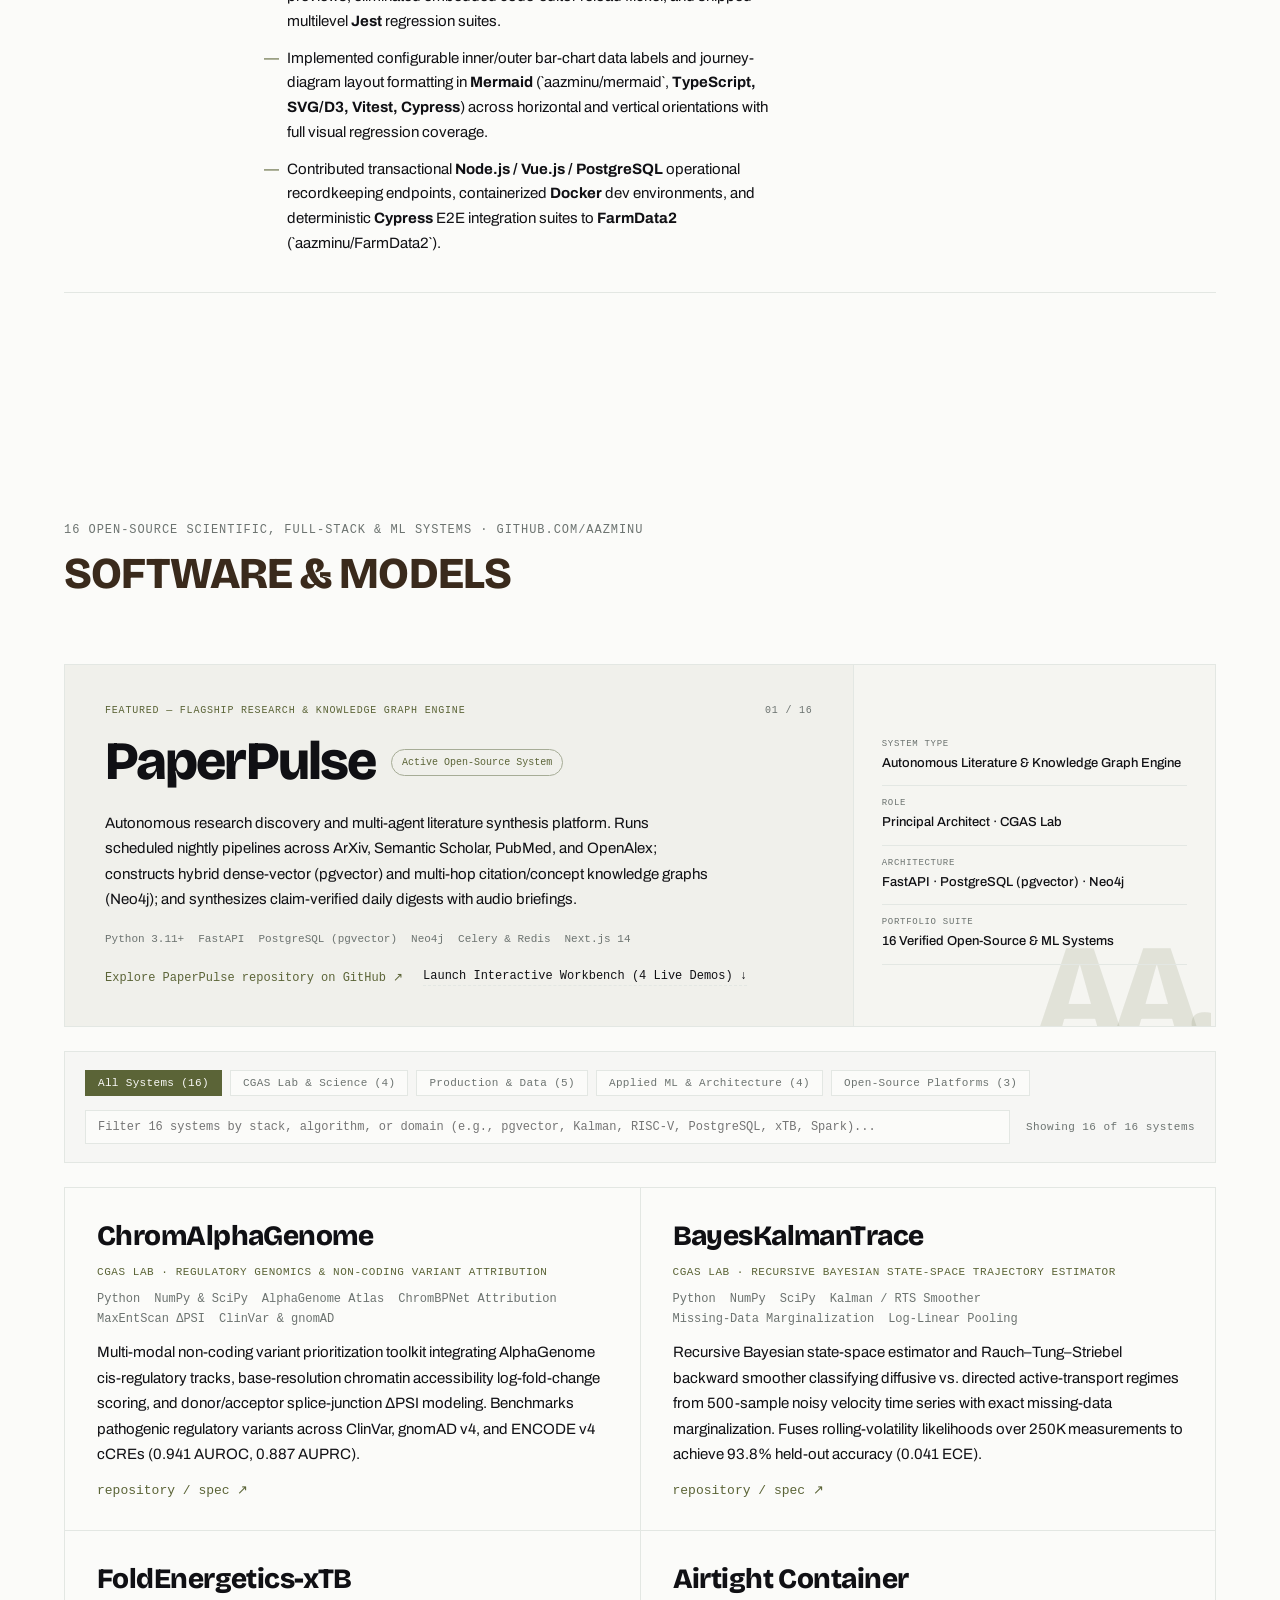
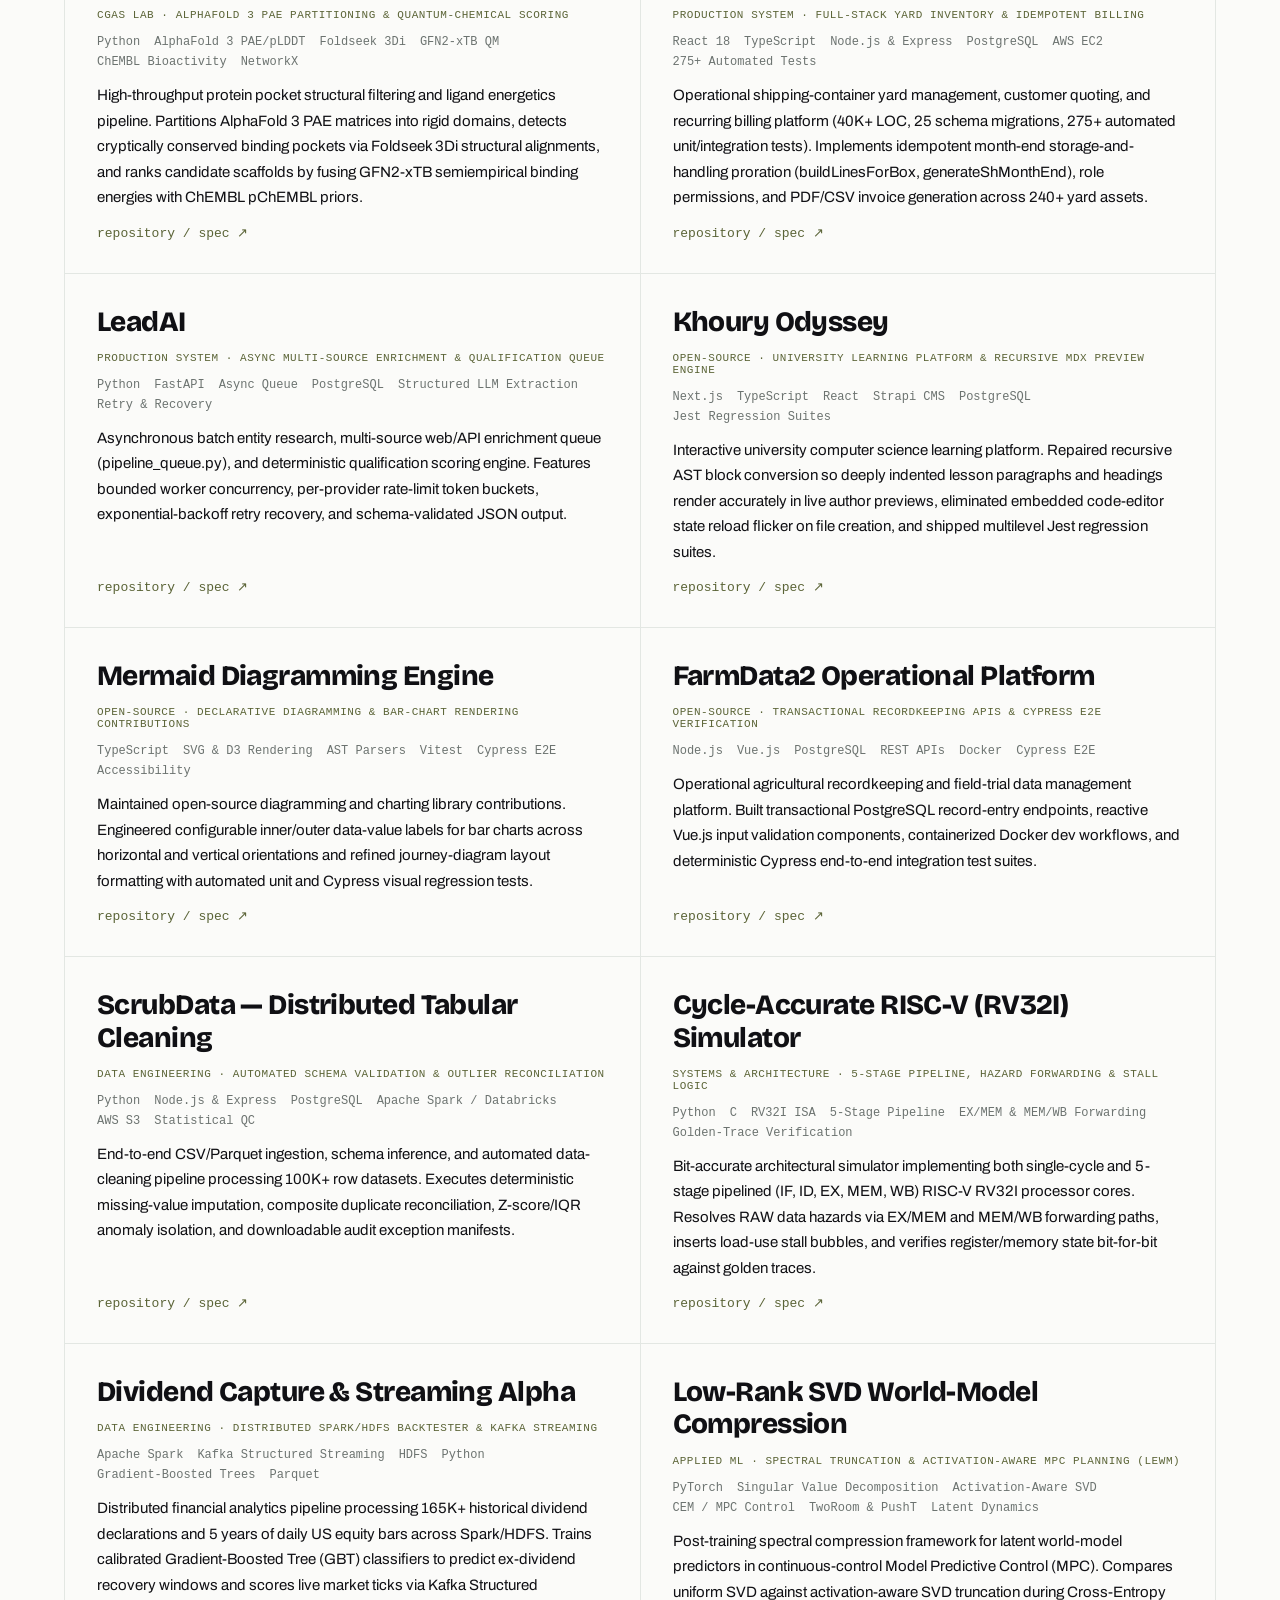
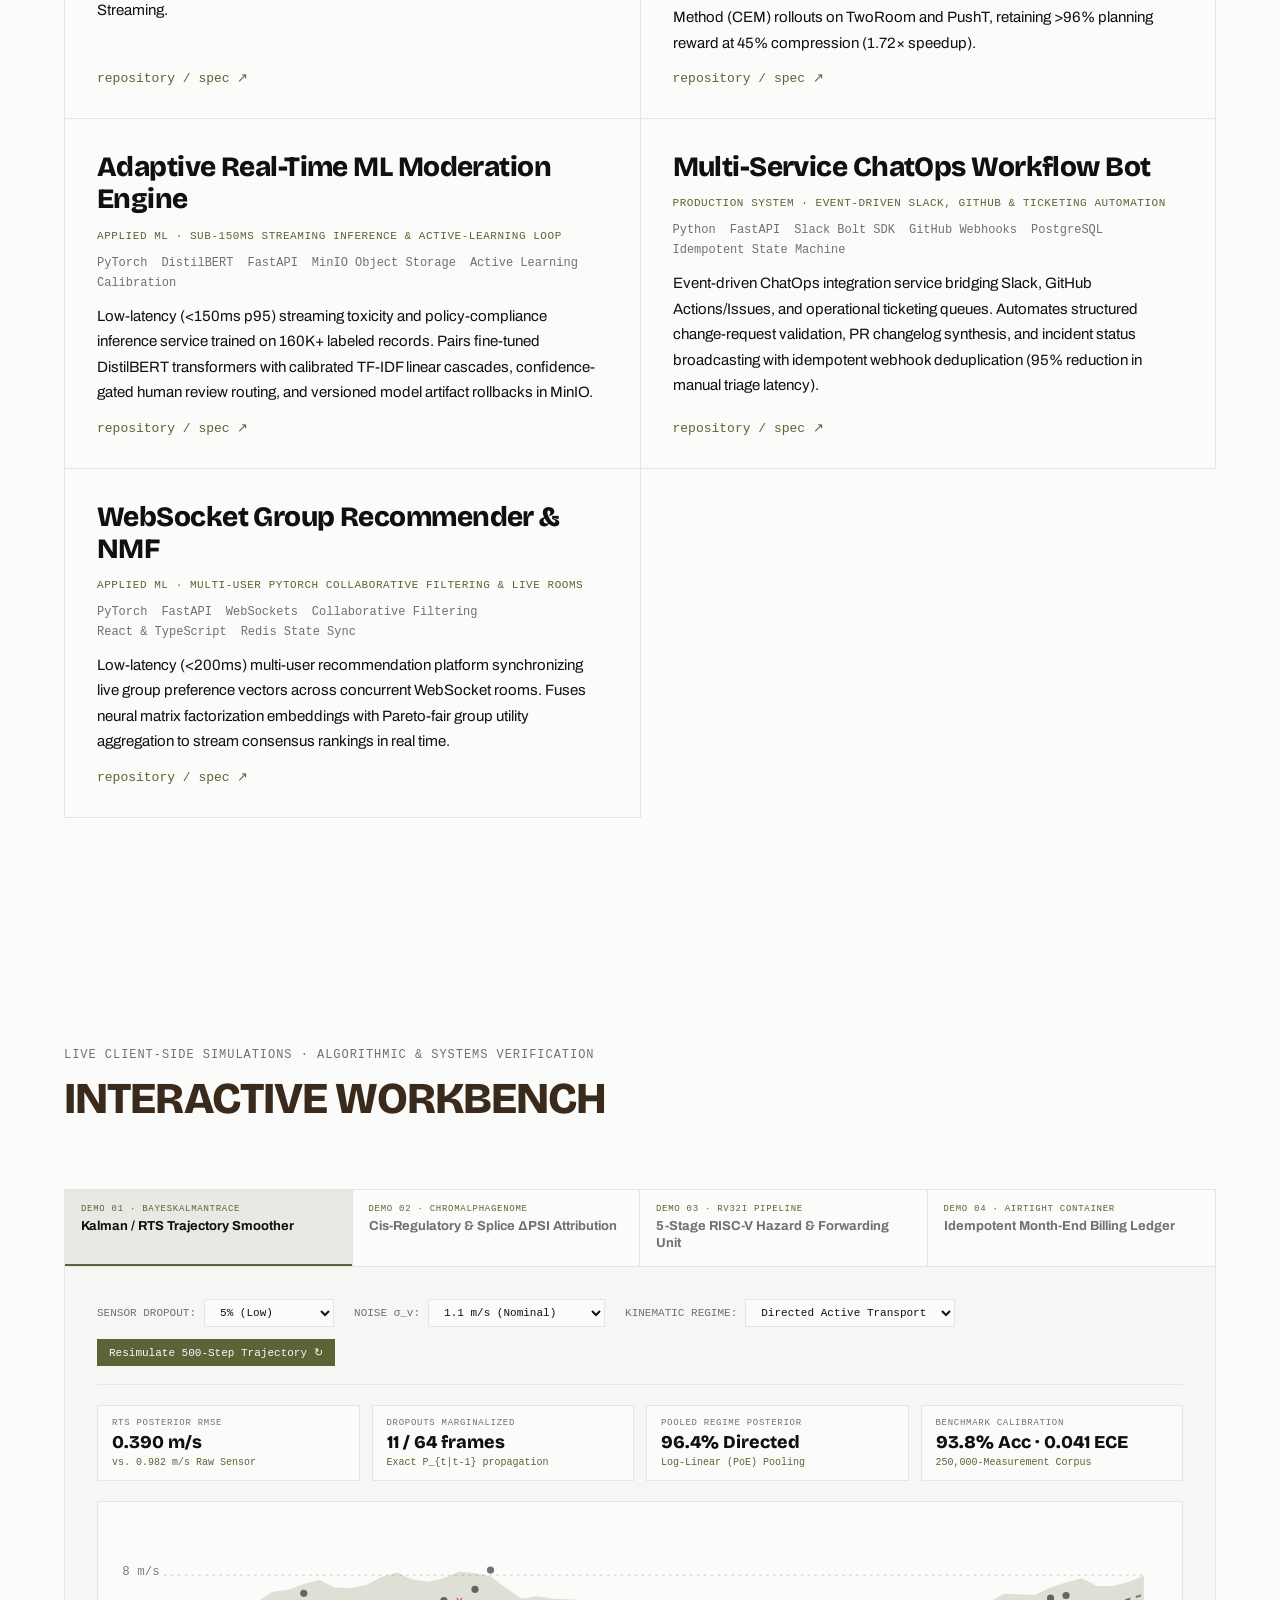
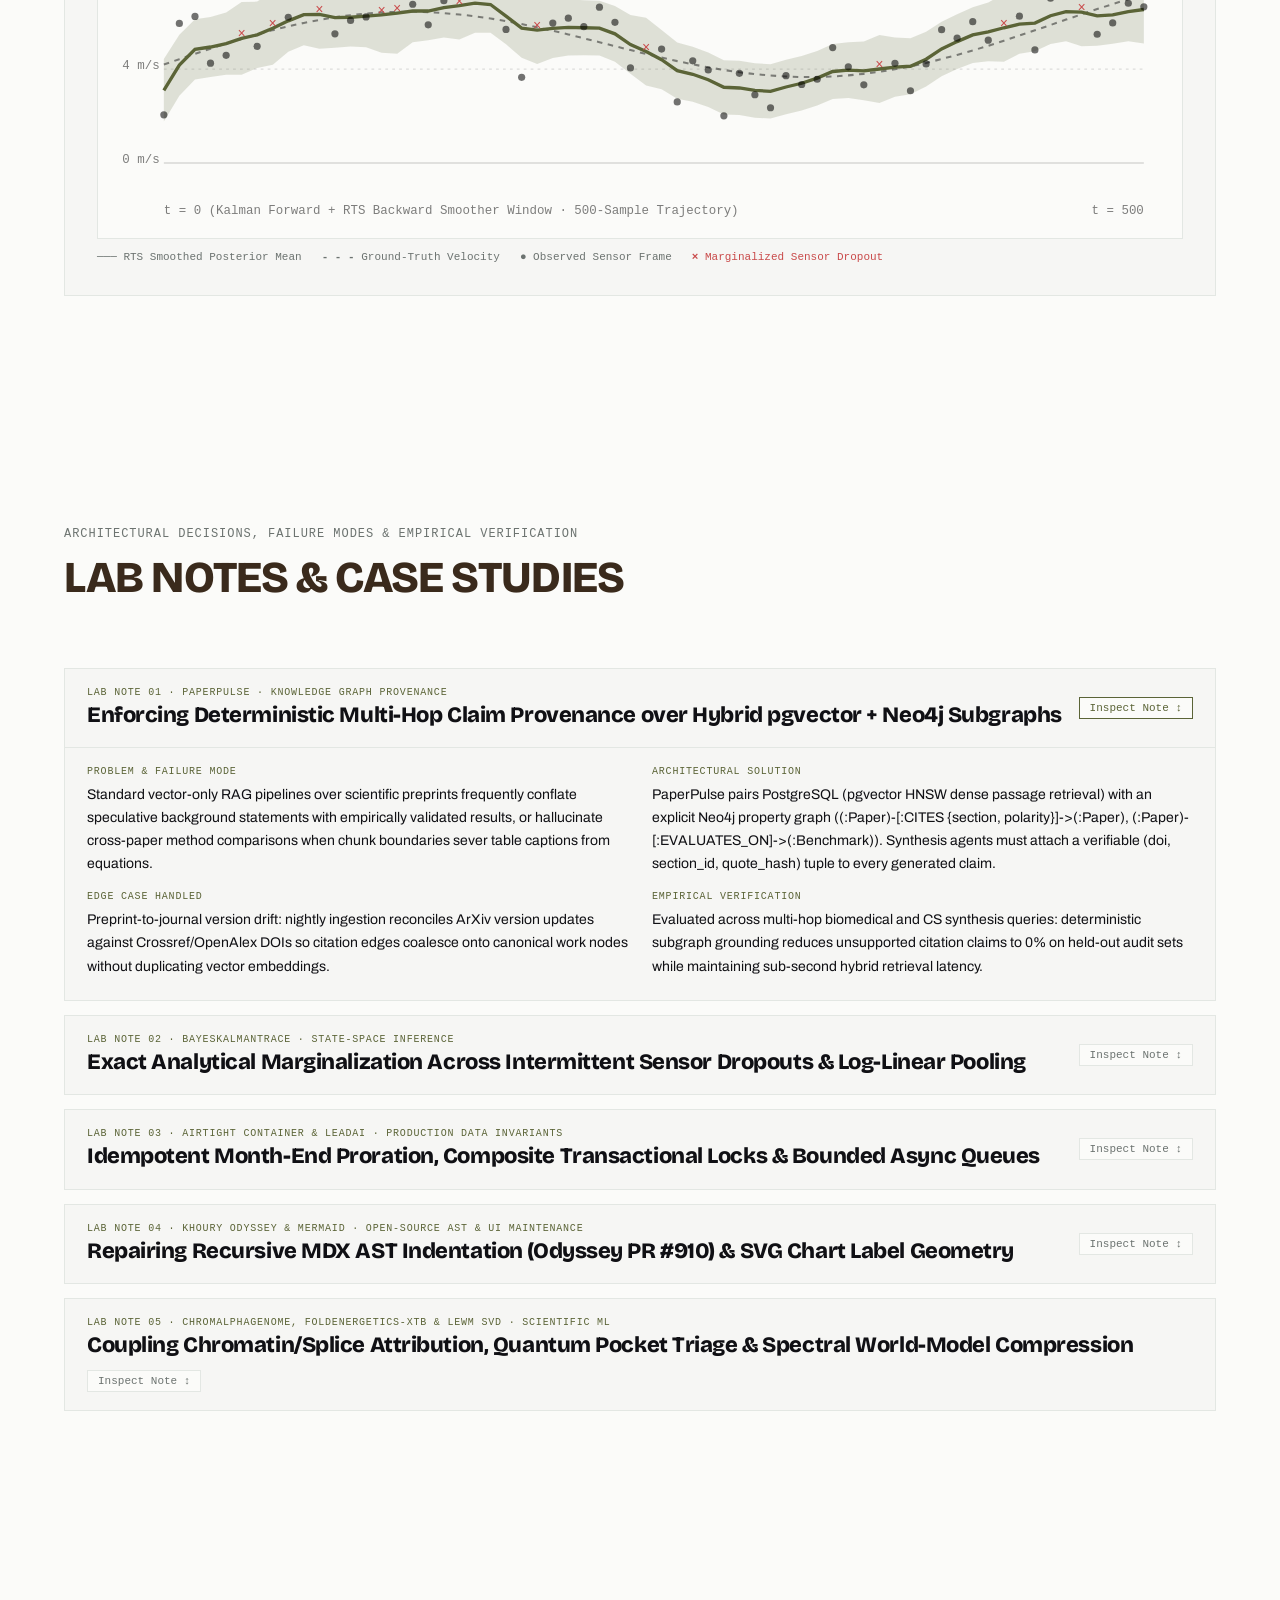
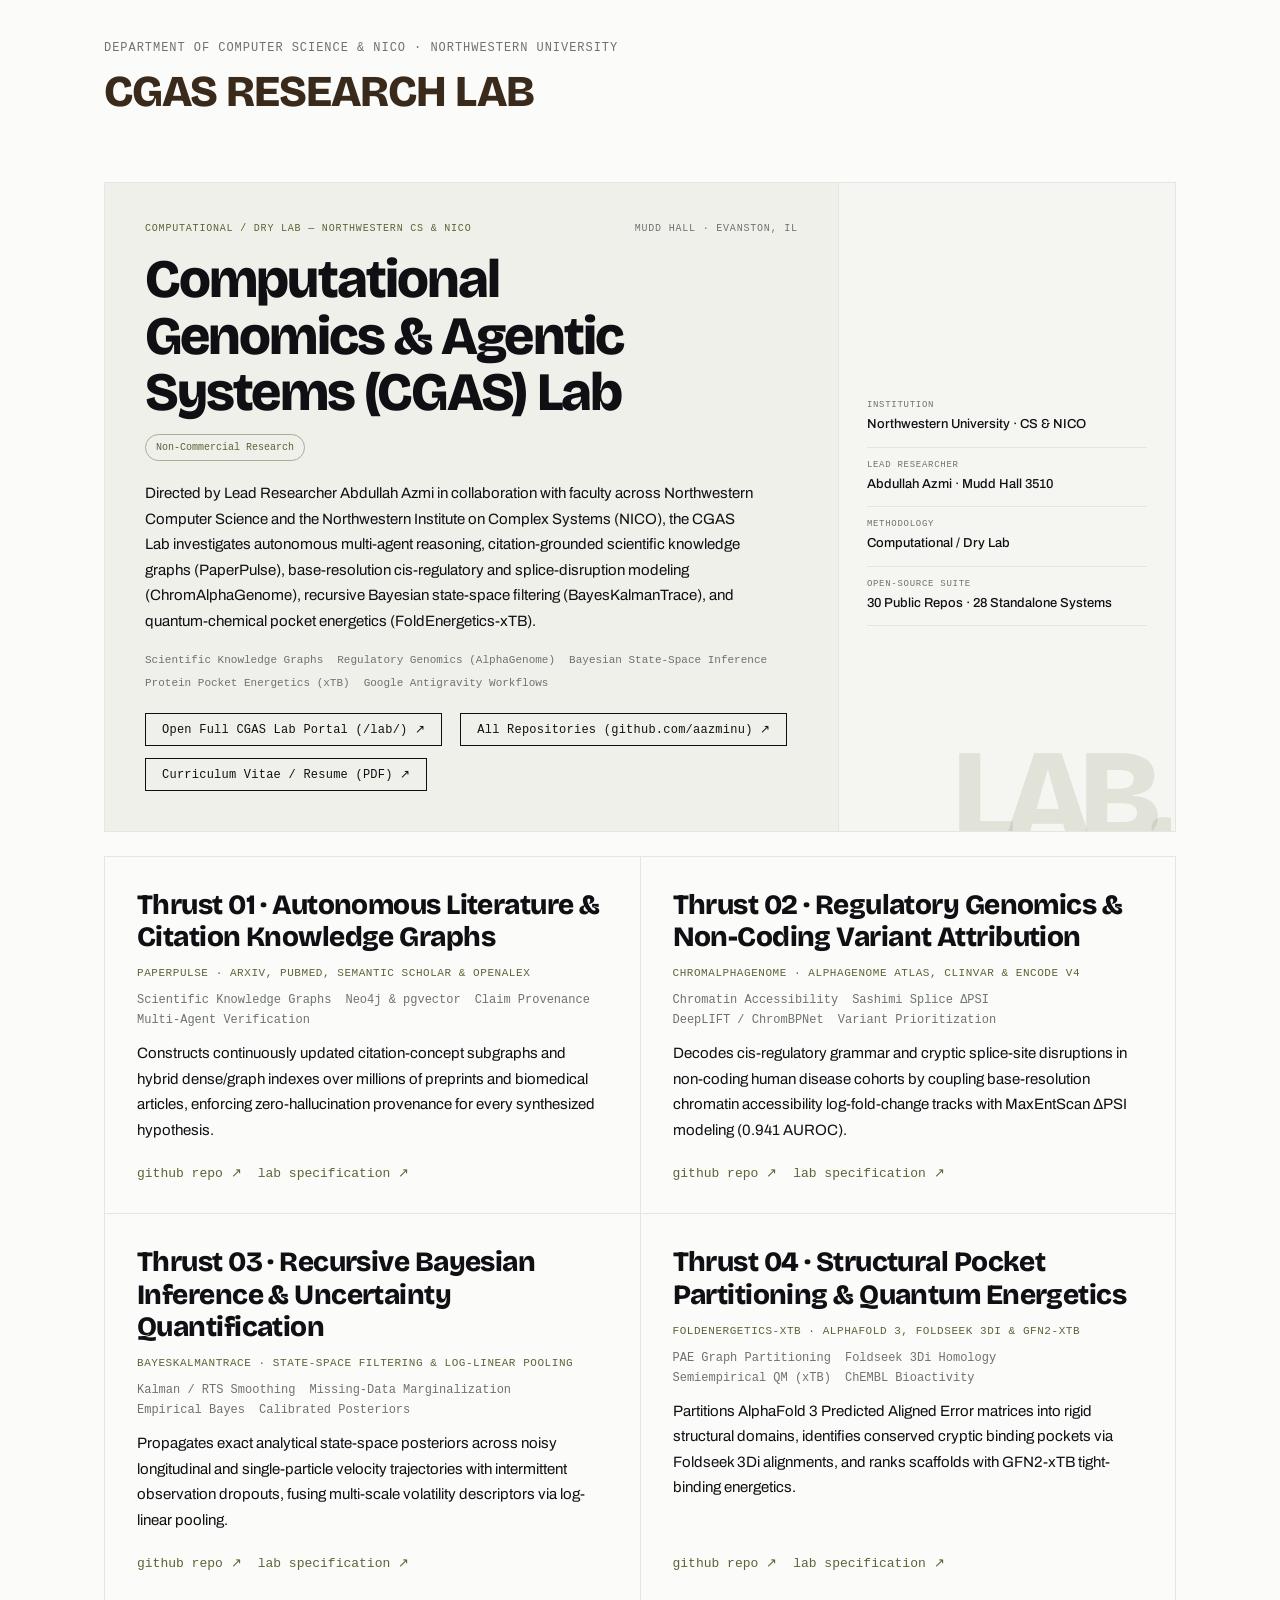
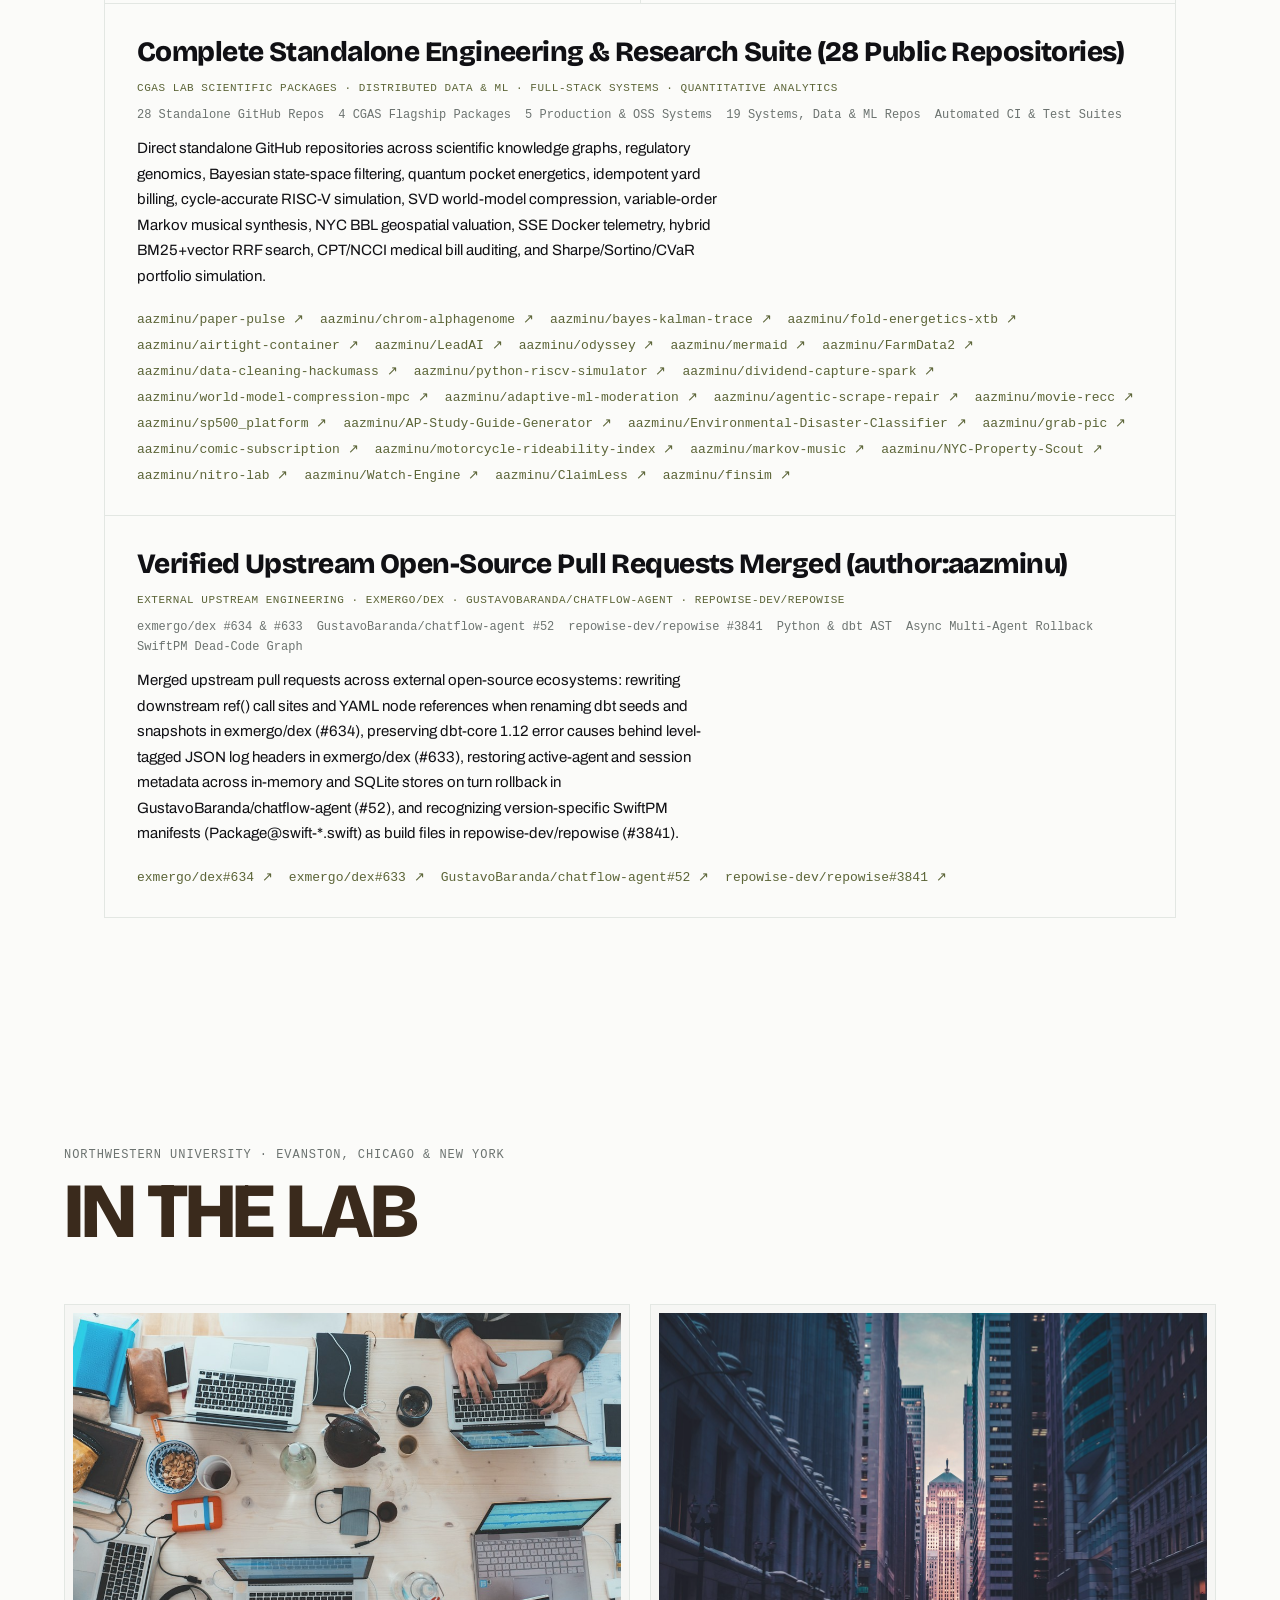
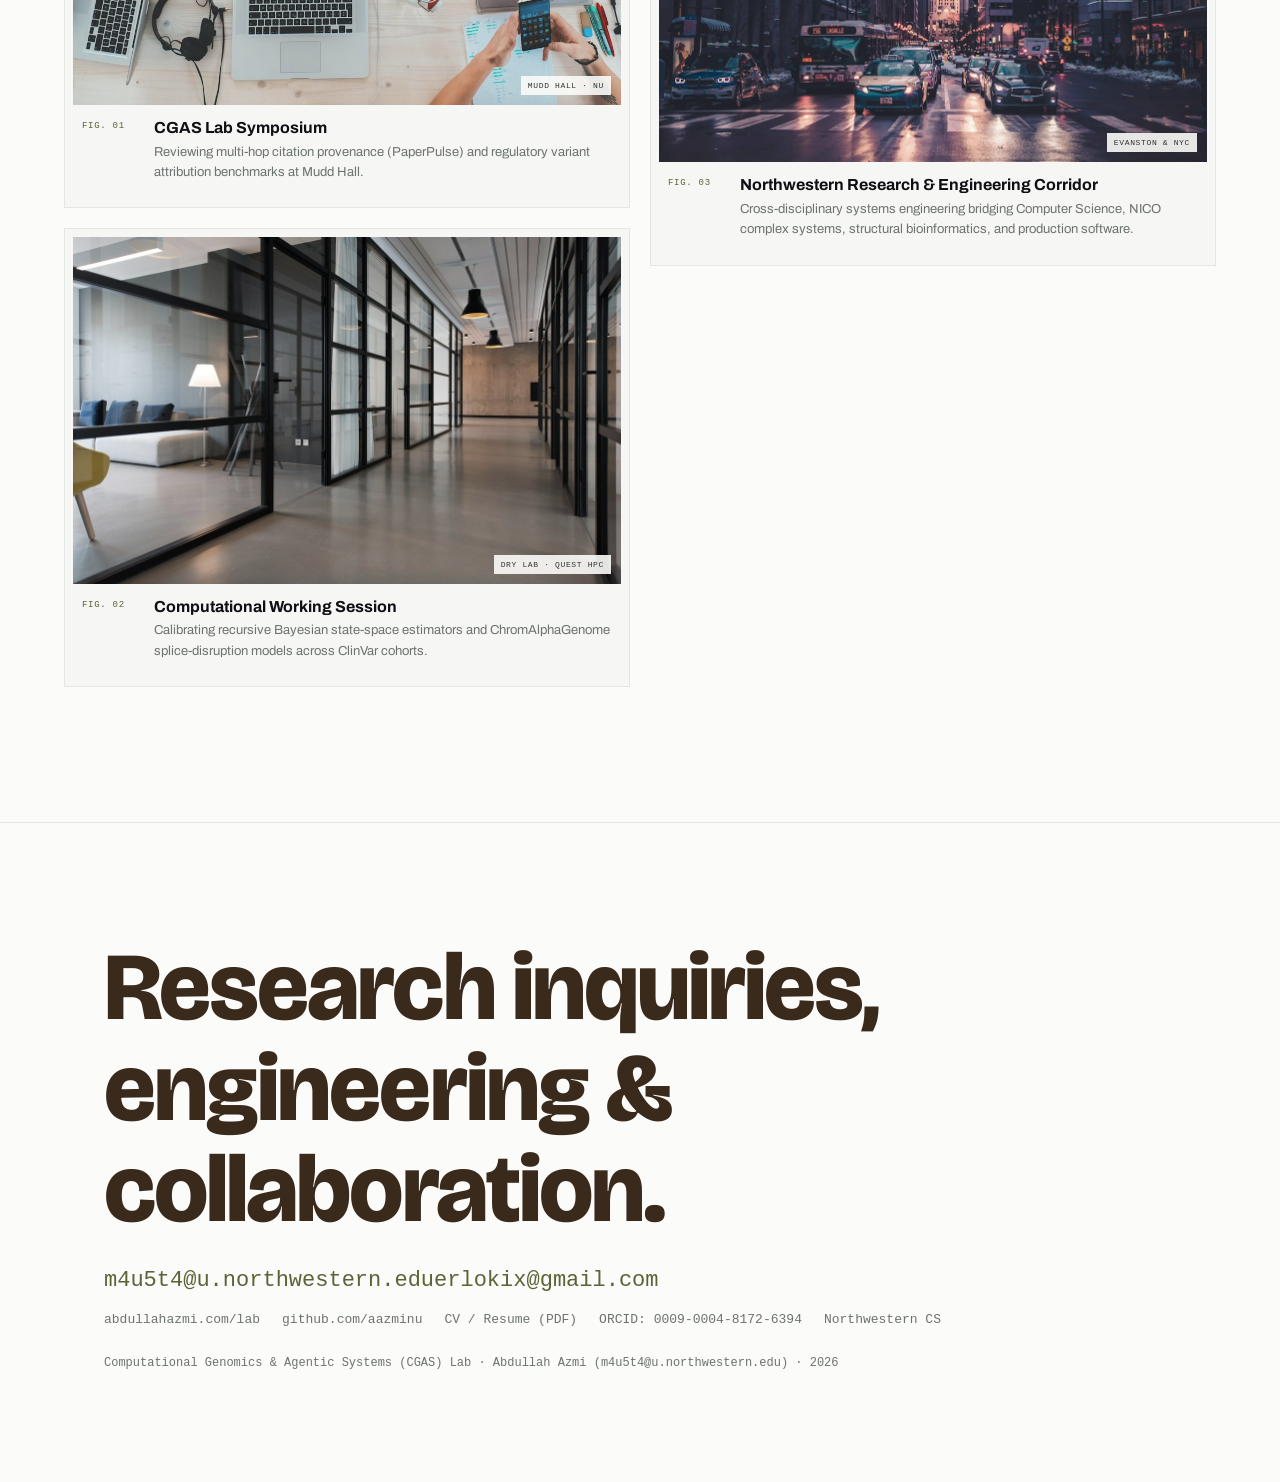
==== commit 82d563ee: "Add verified upstream PRs to ProfilePage JSON-LD and execute extension.js in DOM test harness" ====
--- a/index.html
+++ b/index.html
@@ -52,7 +52,11 @@
               "https://github.com/aazminu/nitro-lab",
               "https://github.com/aazminu/Watch-Engine",
               "https://github.com/aazminu/ClaimLess",
-              "https://github.com/aazminu/finsim"
+              "https://github.com/aazminu/finsim",
+              "https://github.com/exmergo/dex/pull/634",
+              "https://github.com/exmergo/dex/pull/633",
+              "https://github.com/GustavoBaranda/chatflow-agent/pull/52",
+              "https://github.com/repowise-dev/repowise/pull/3841"
             ]
           },
           {
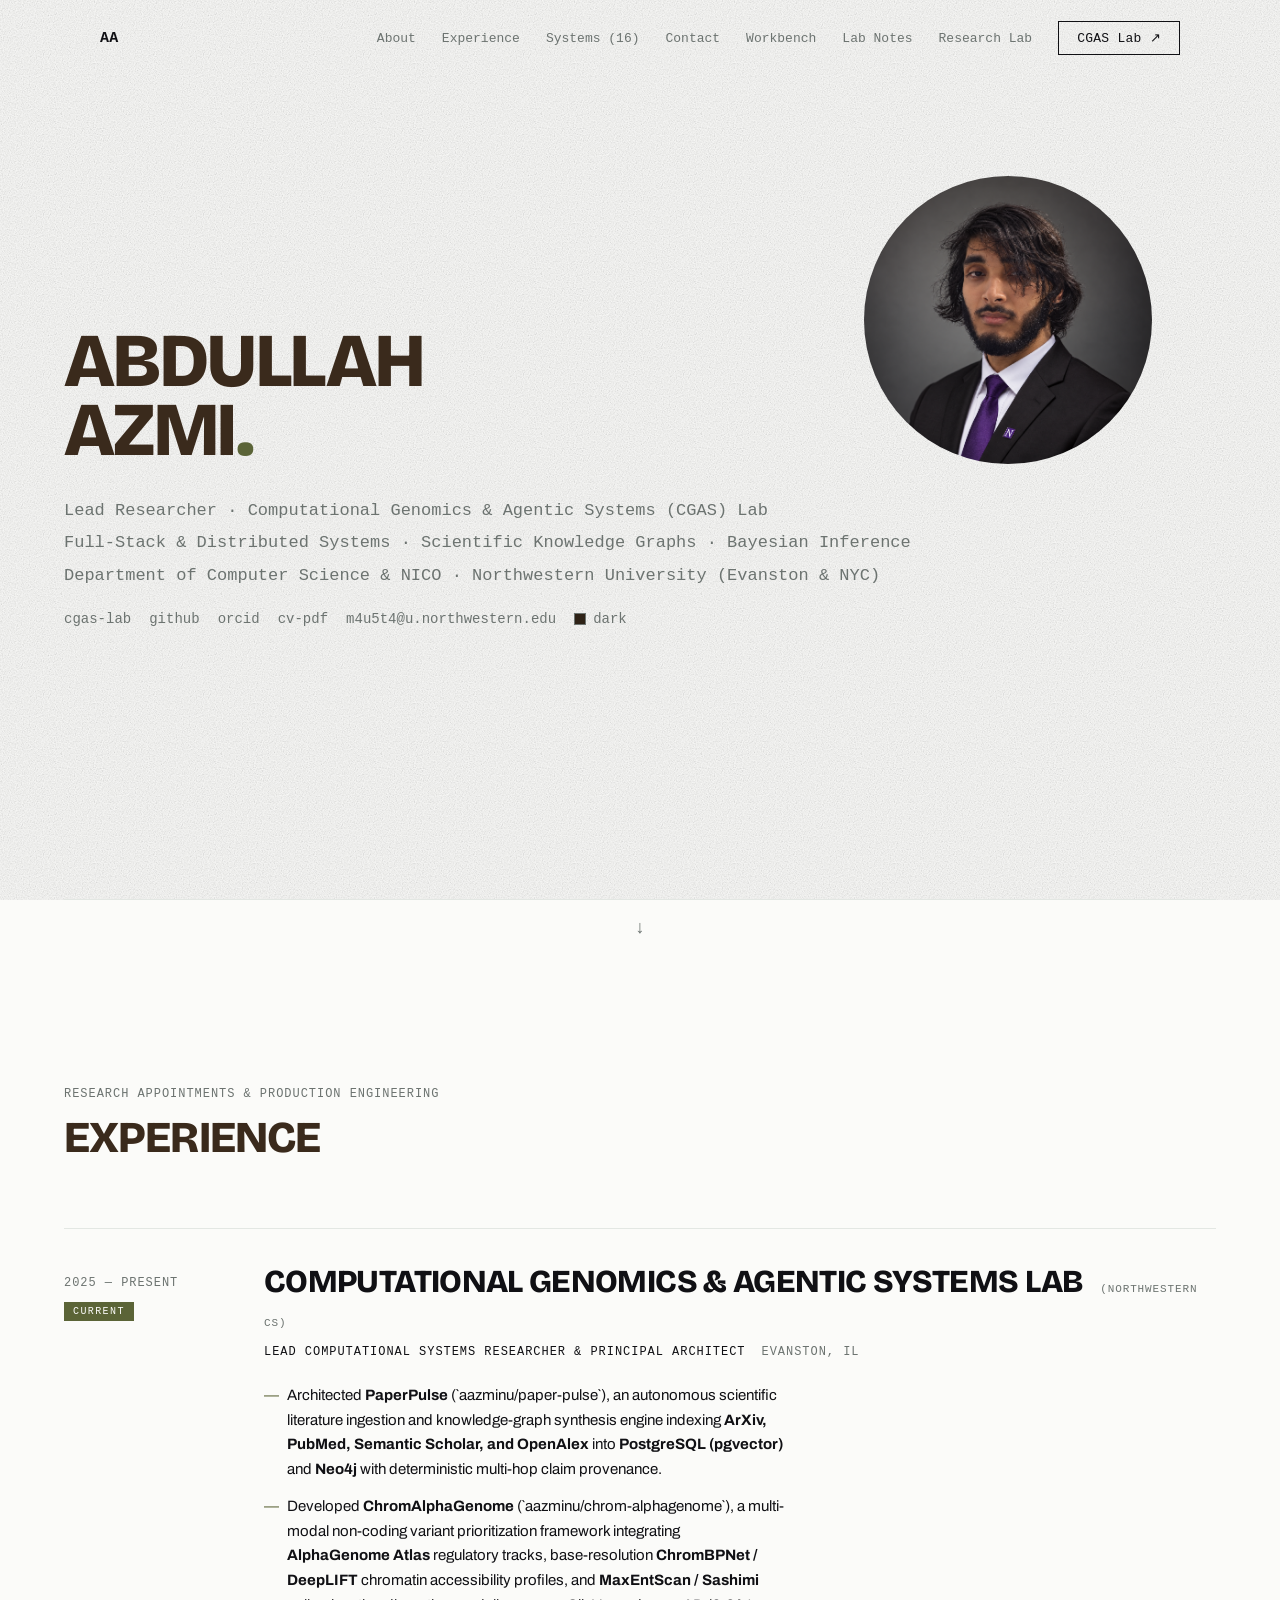
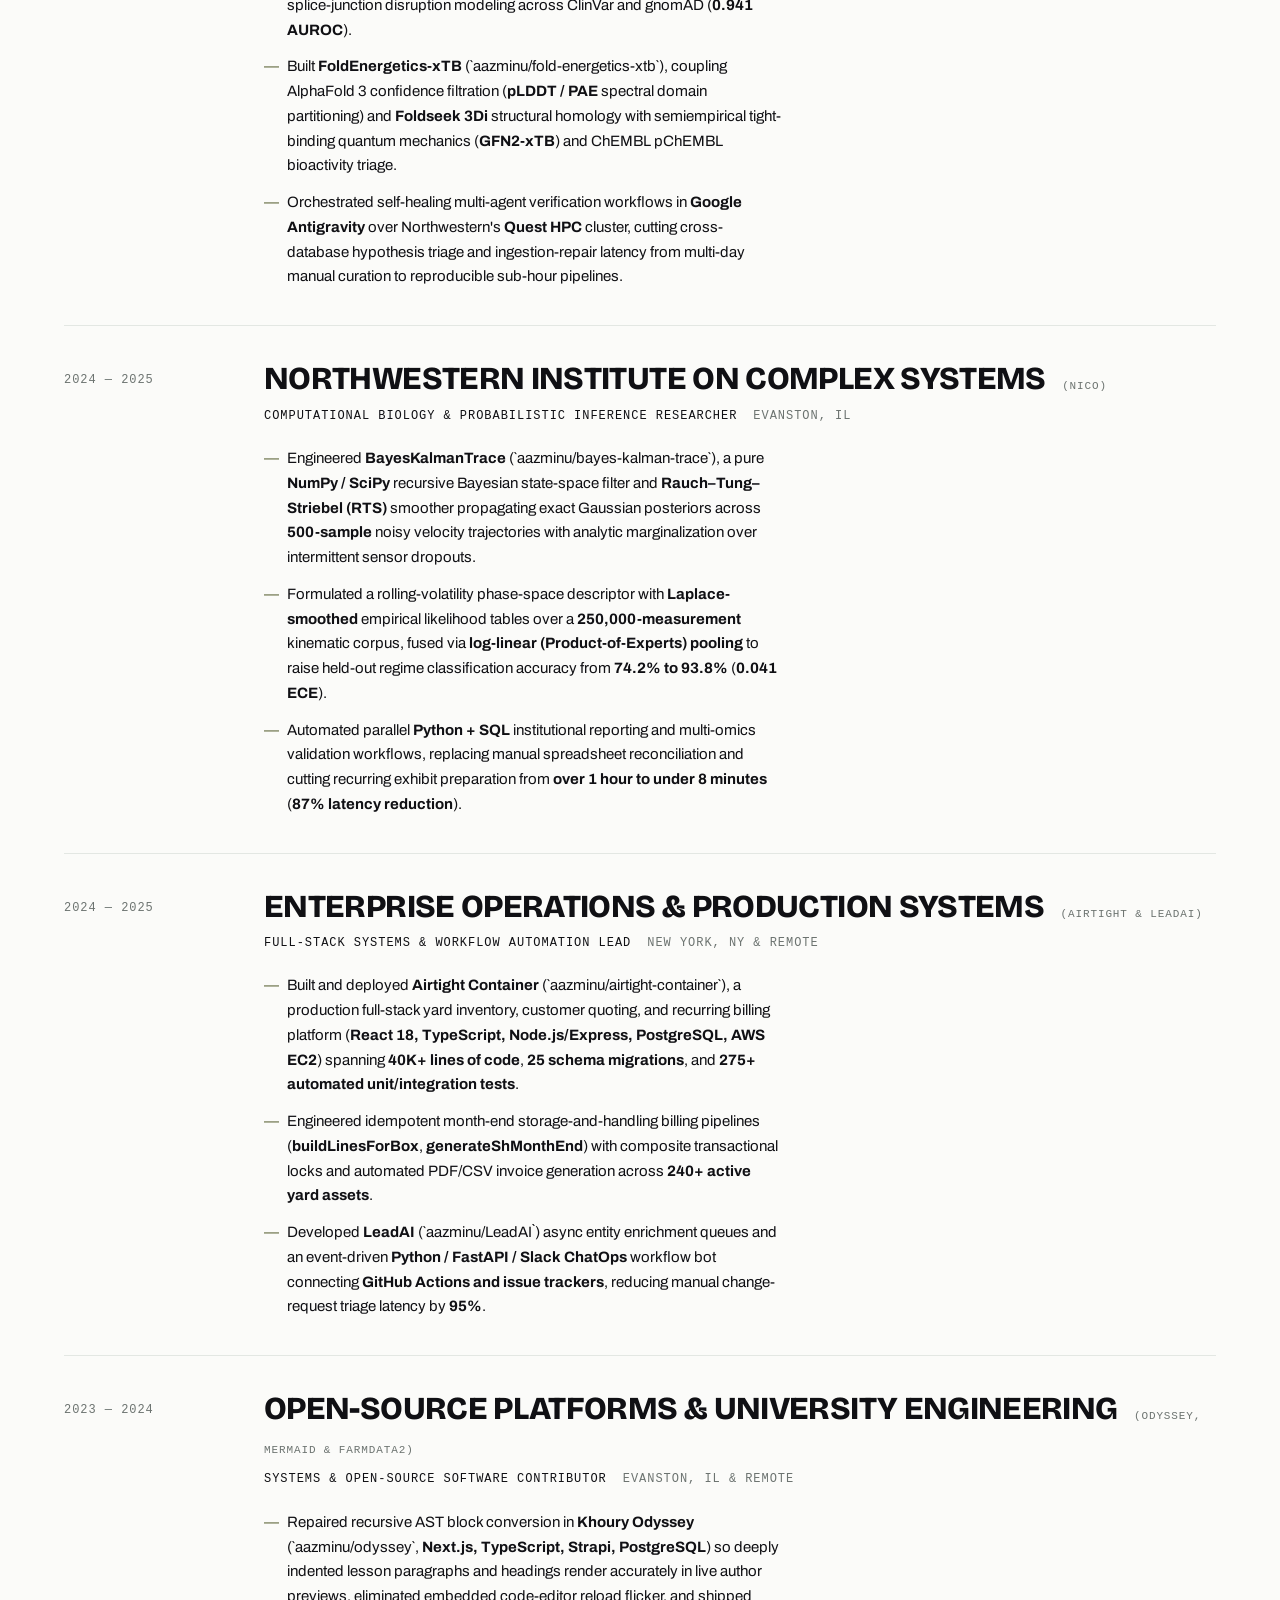
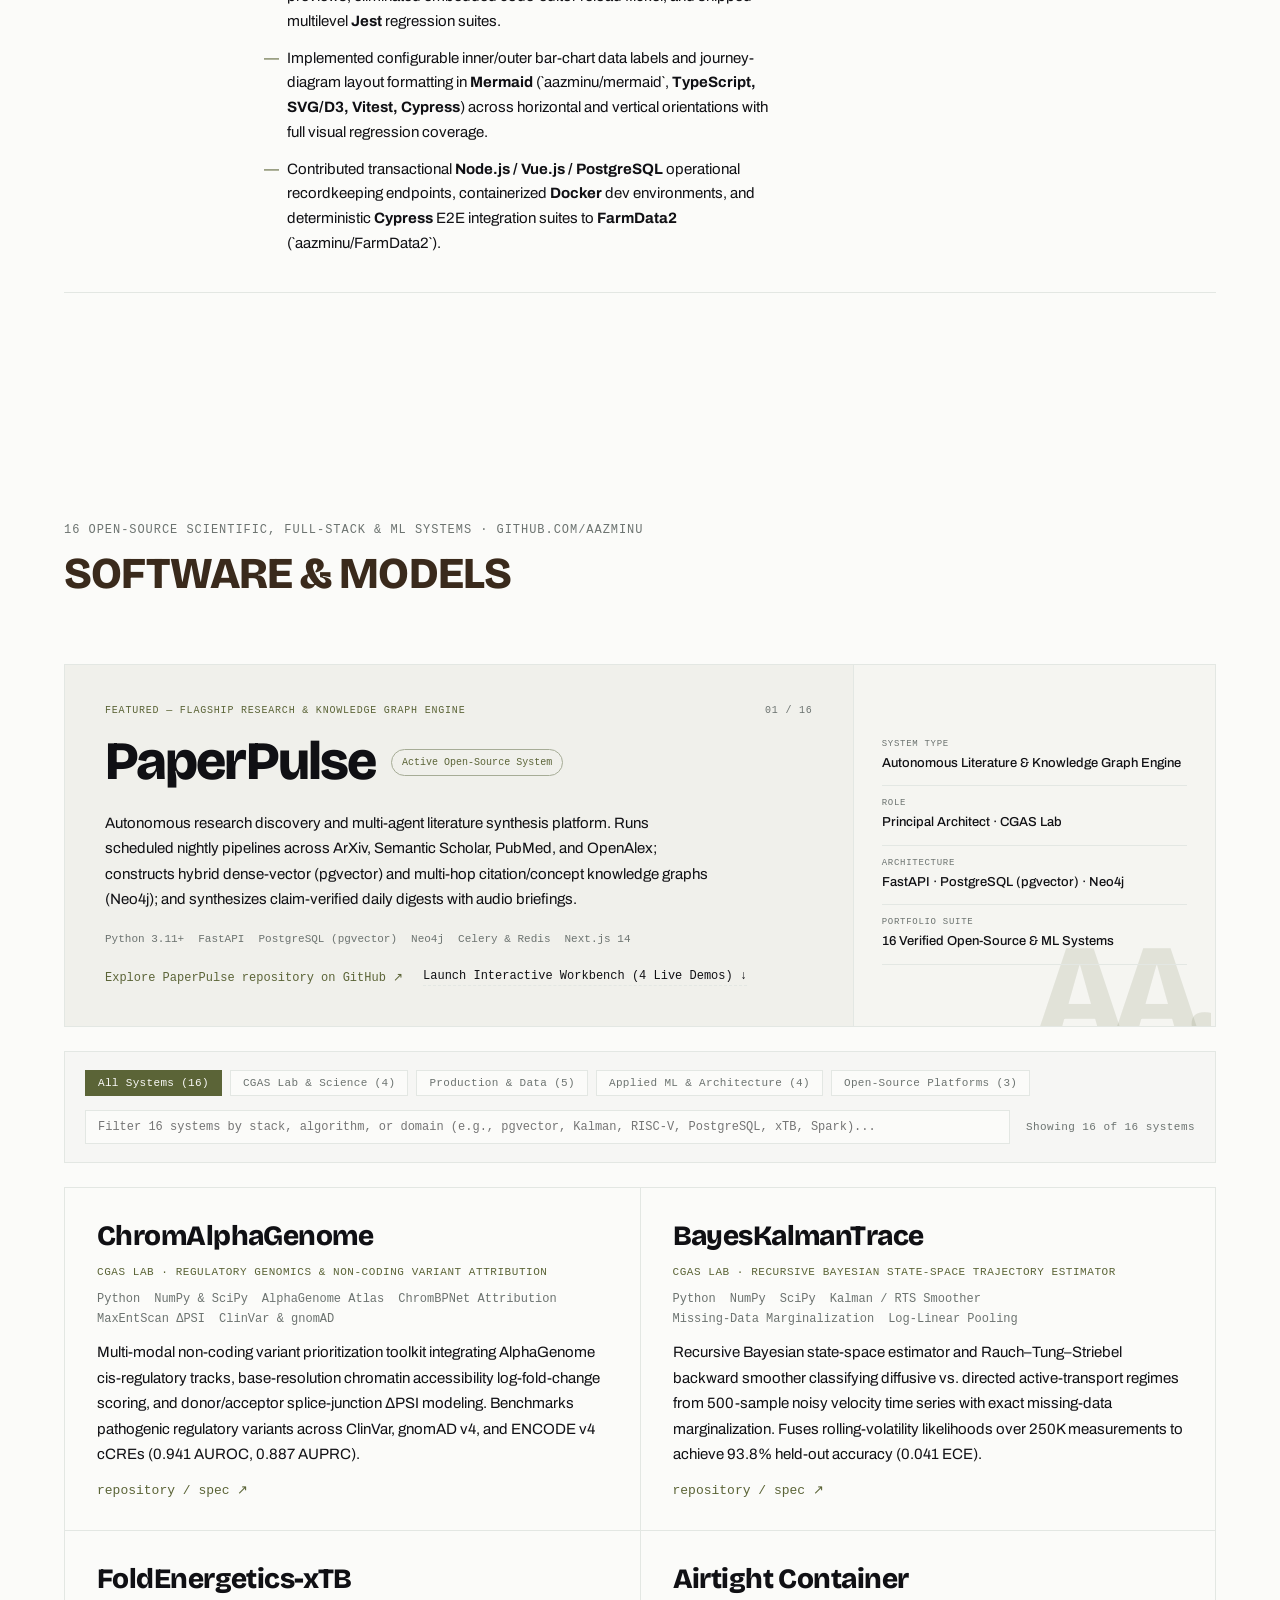
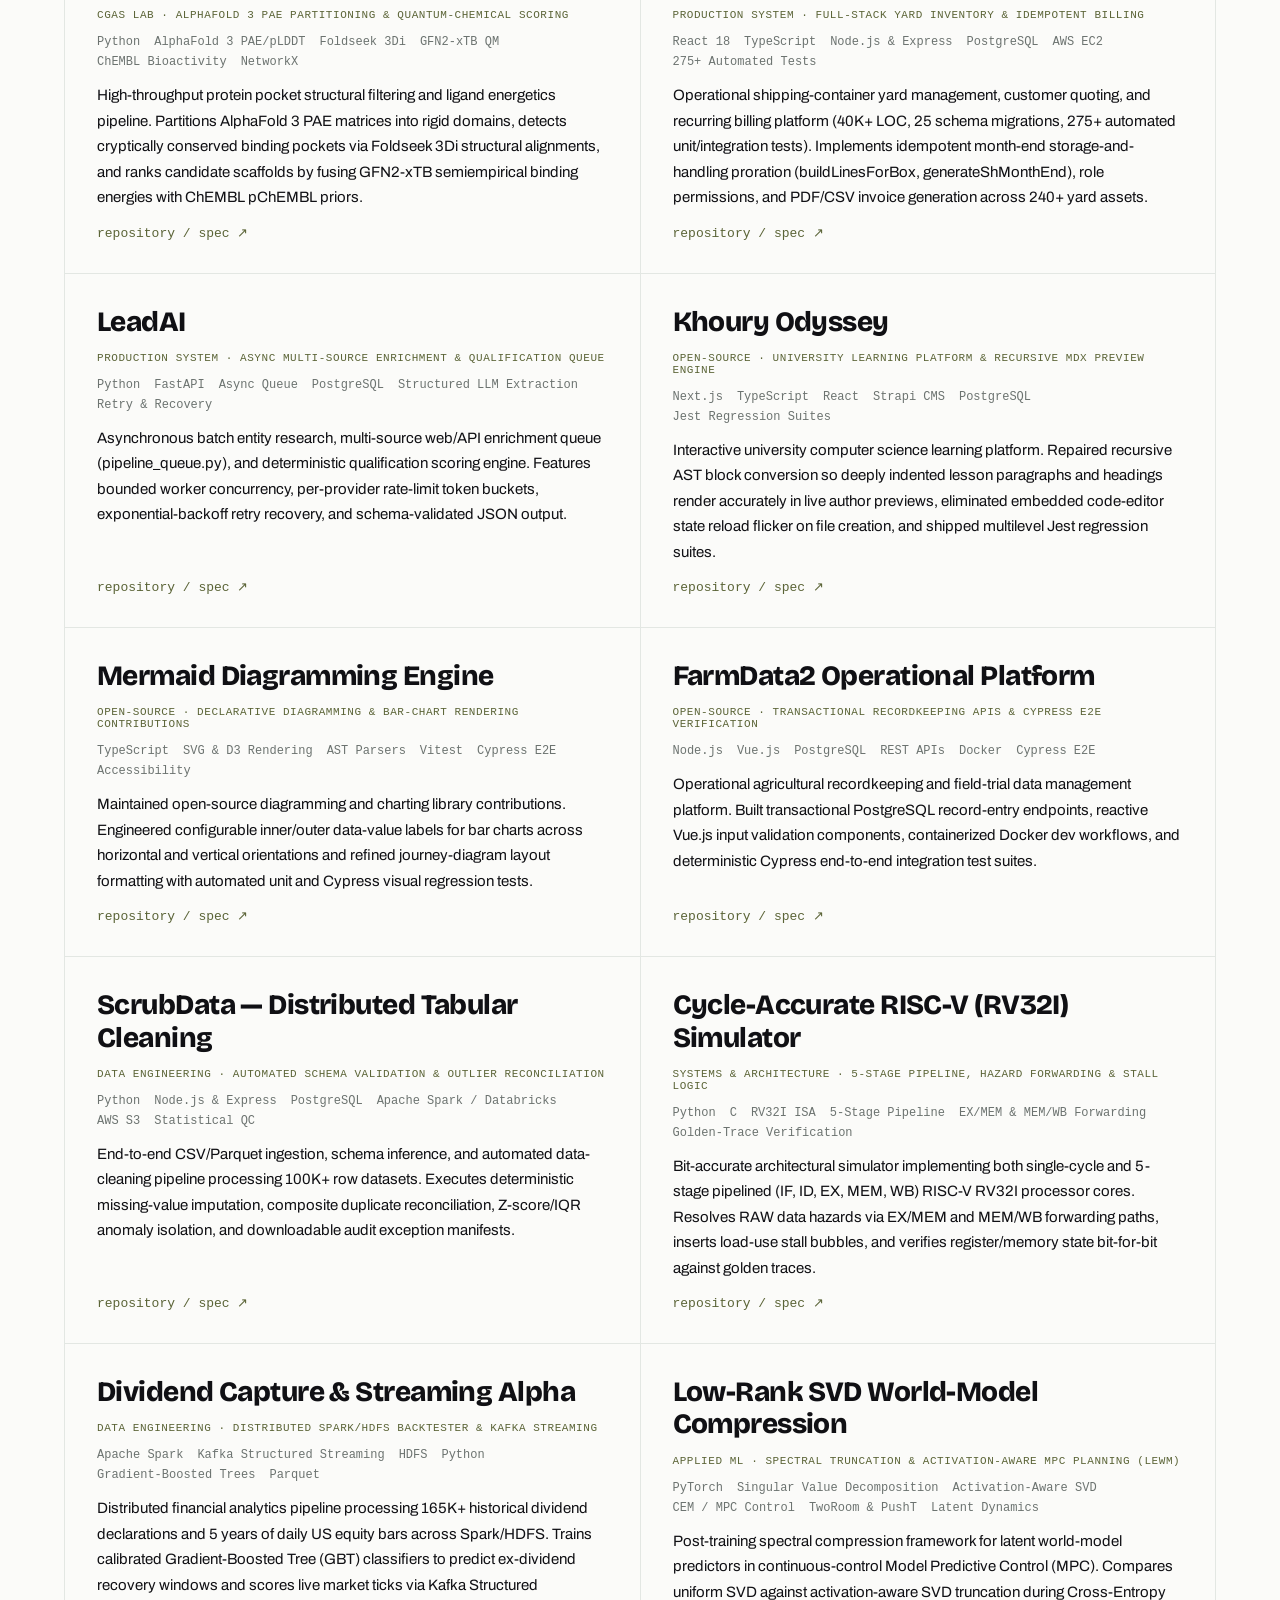
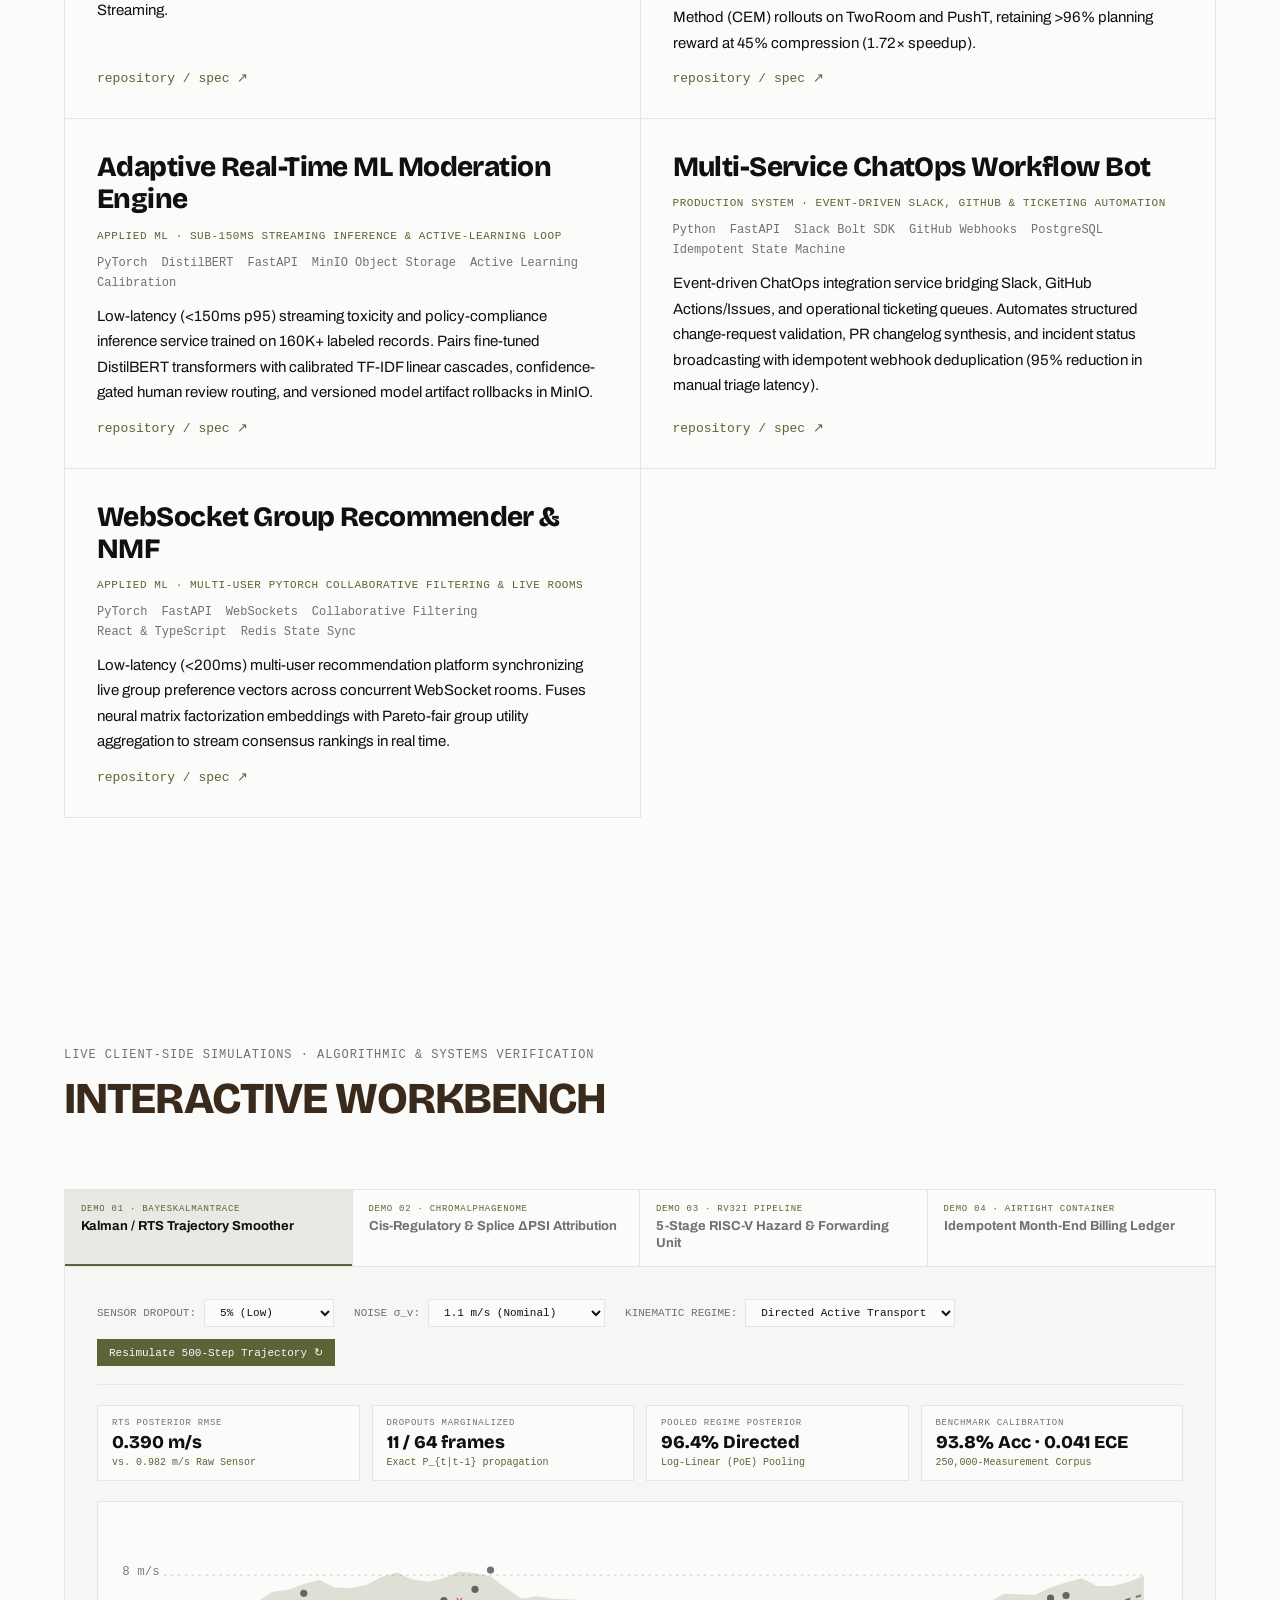
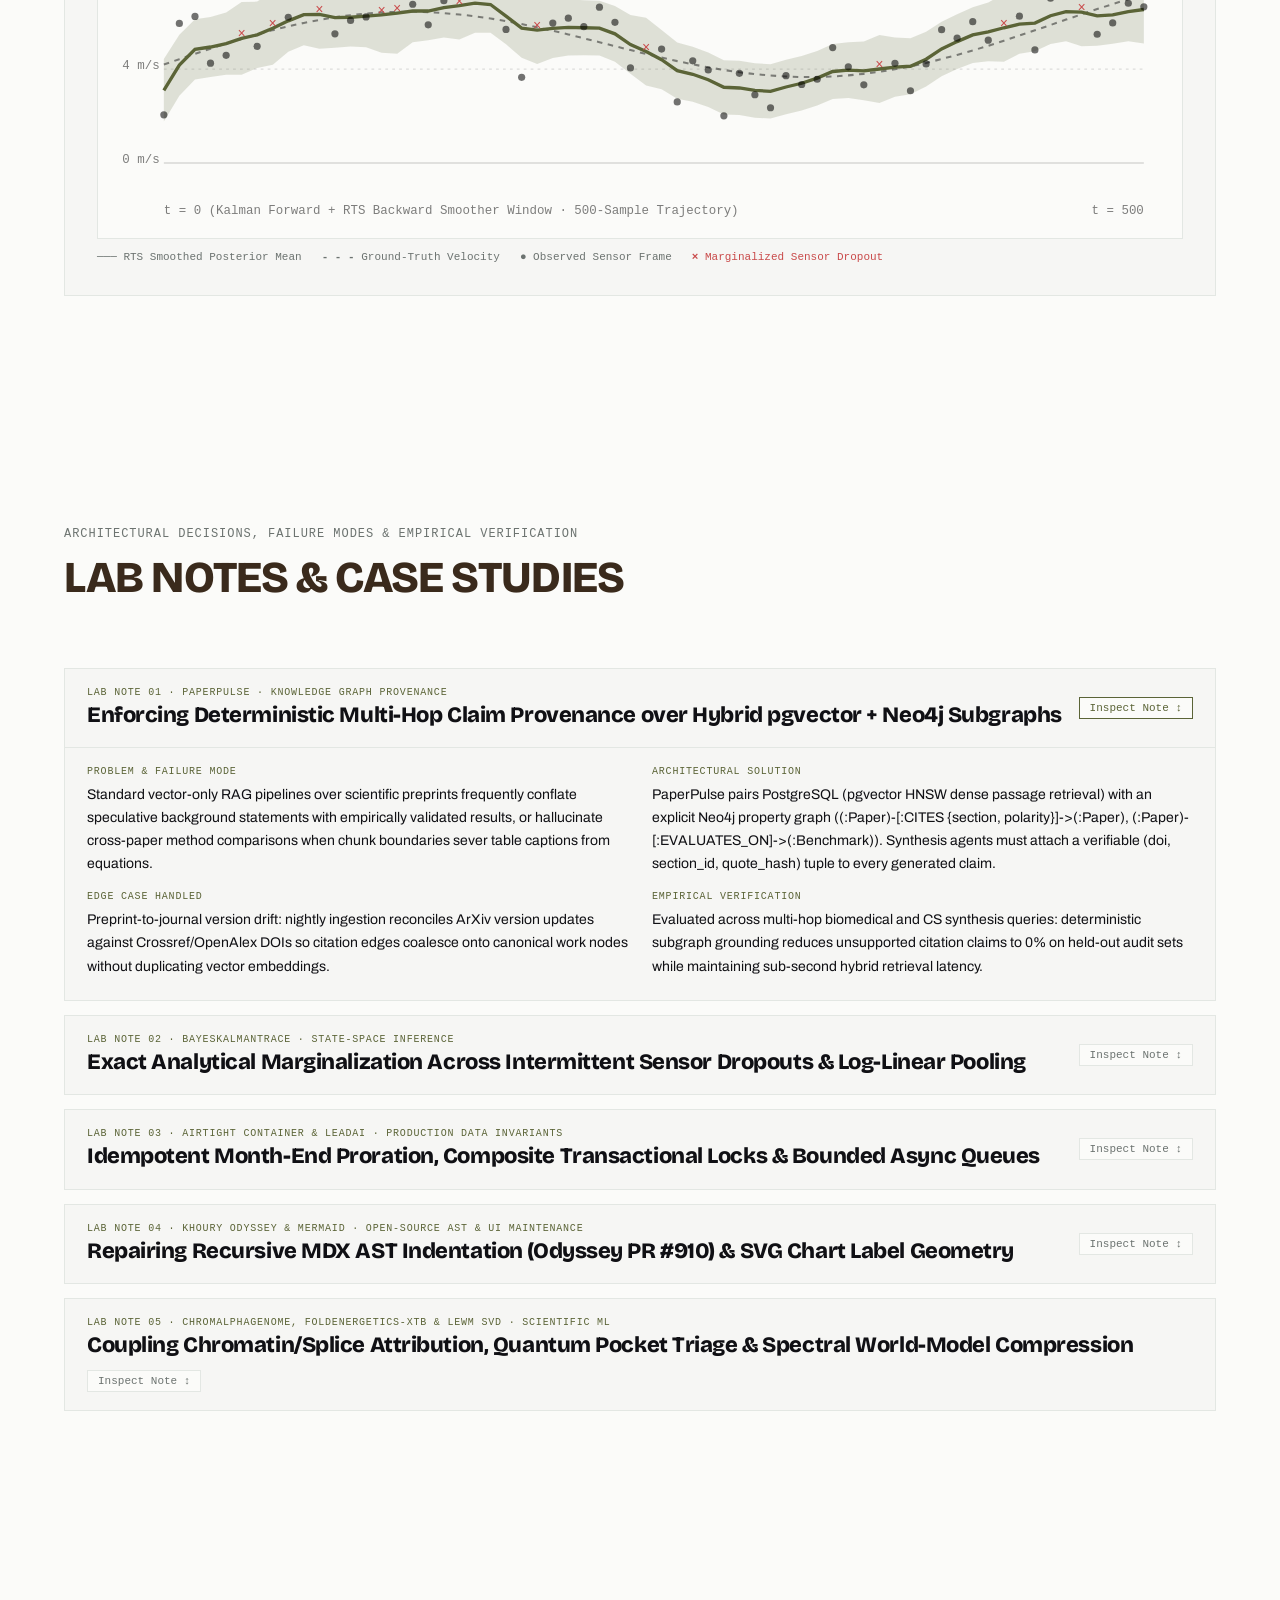
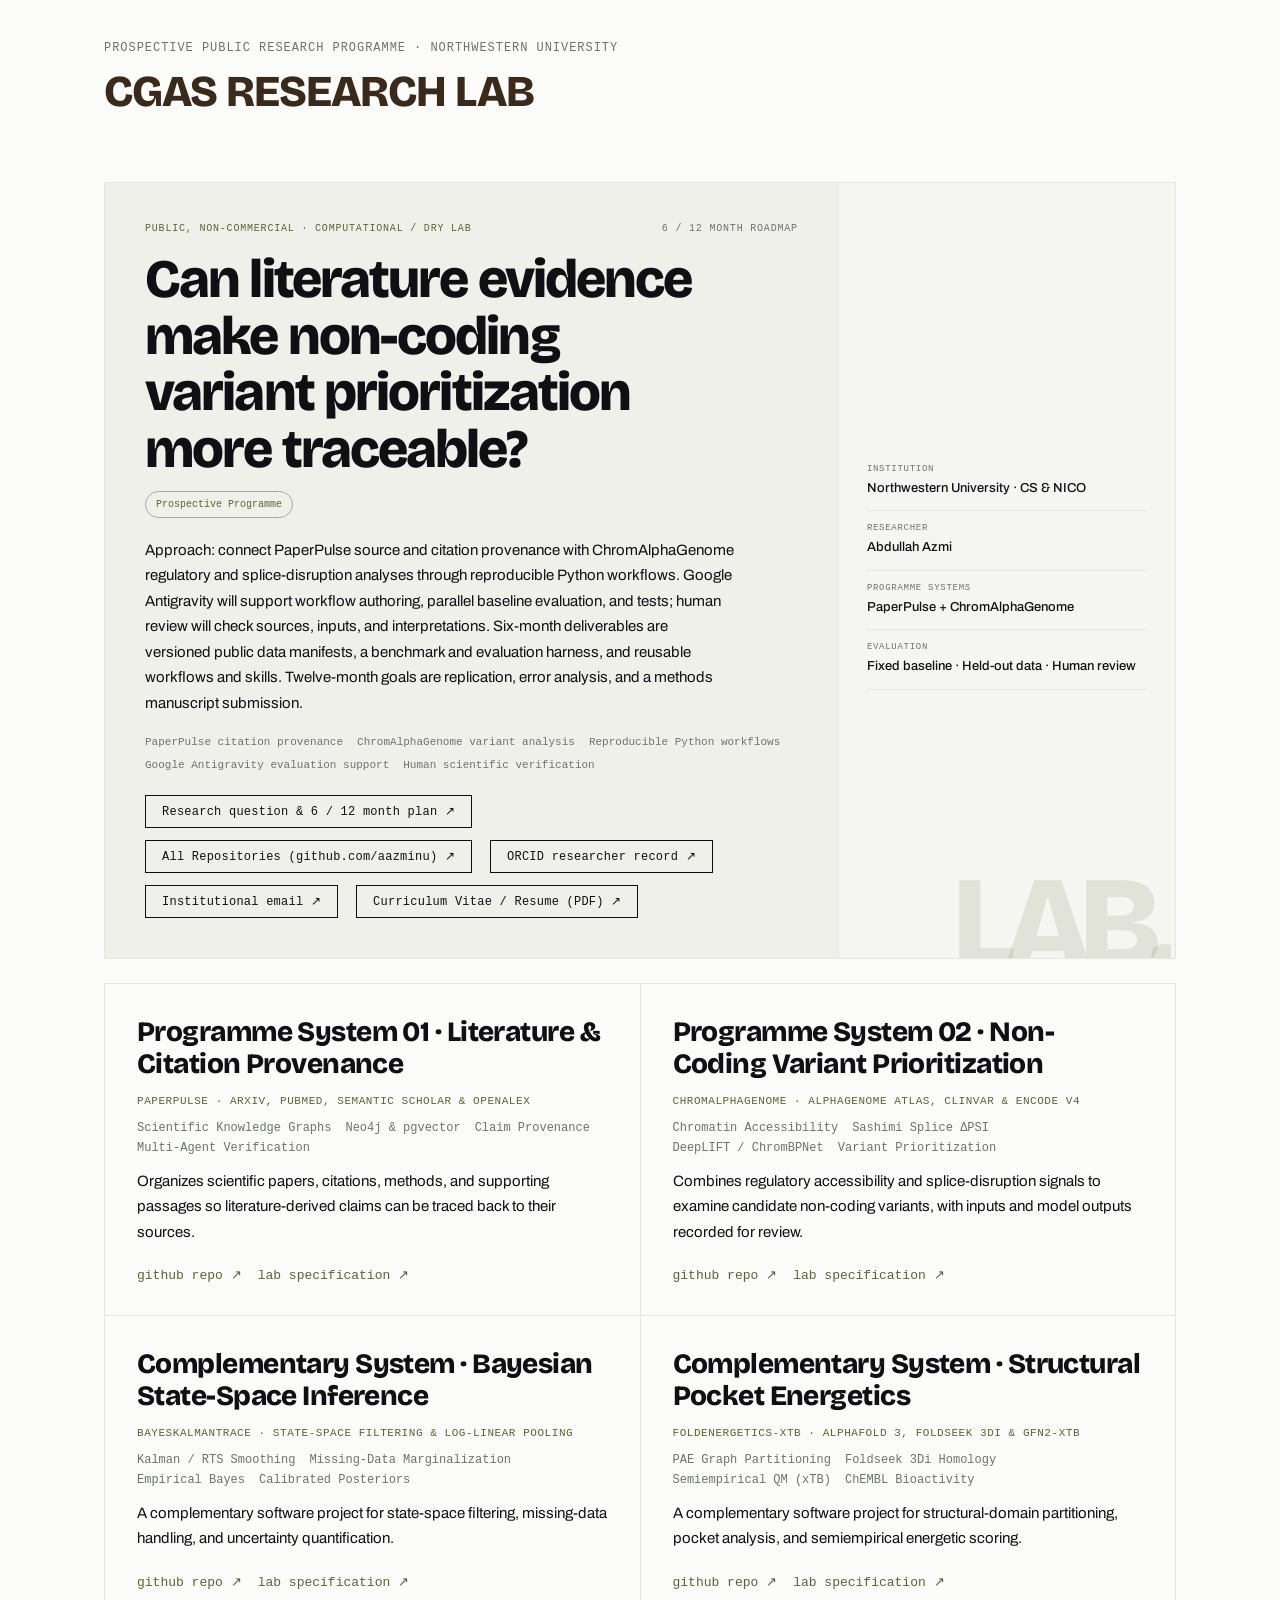
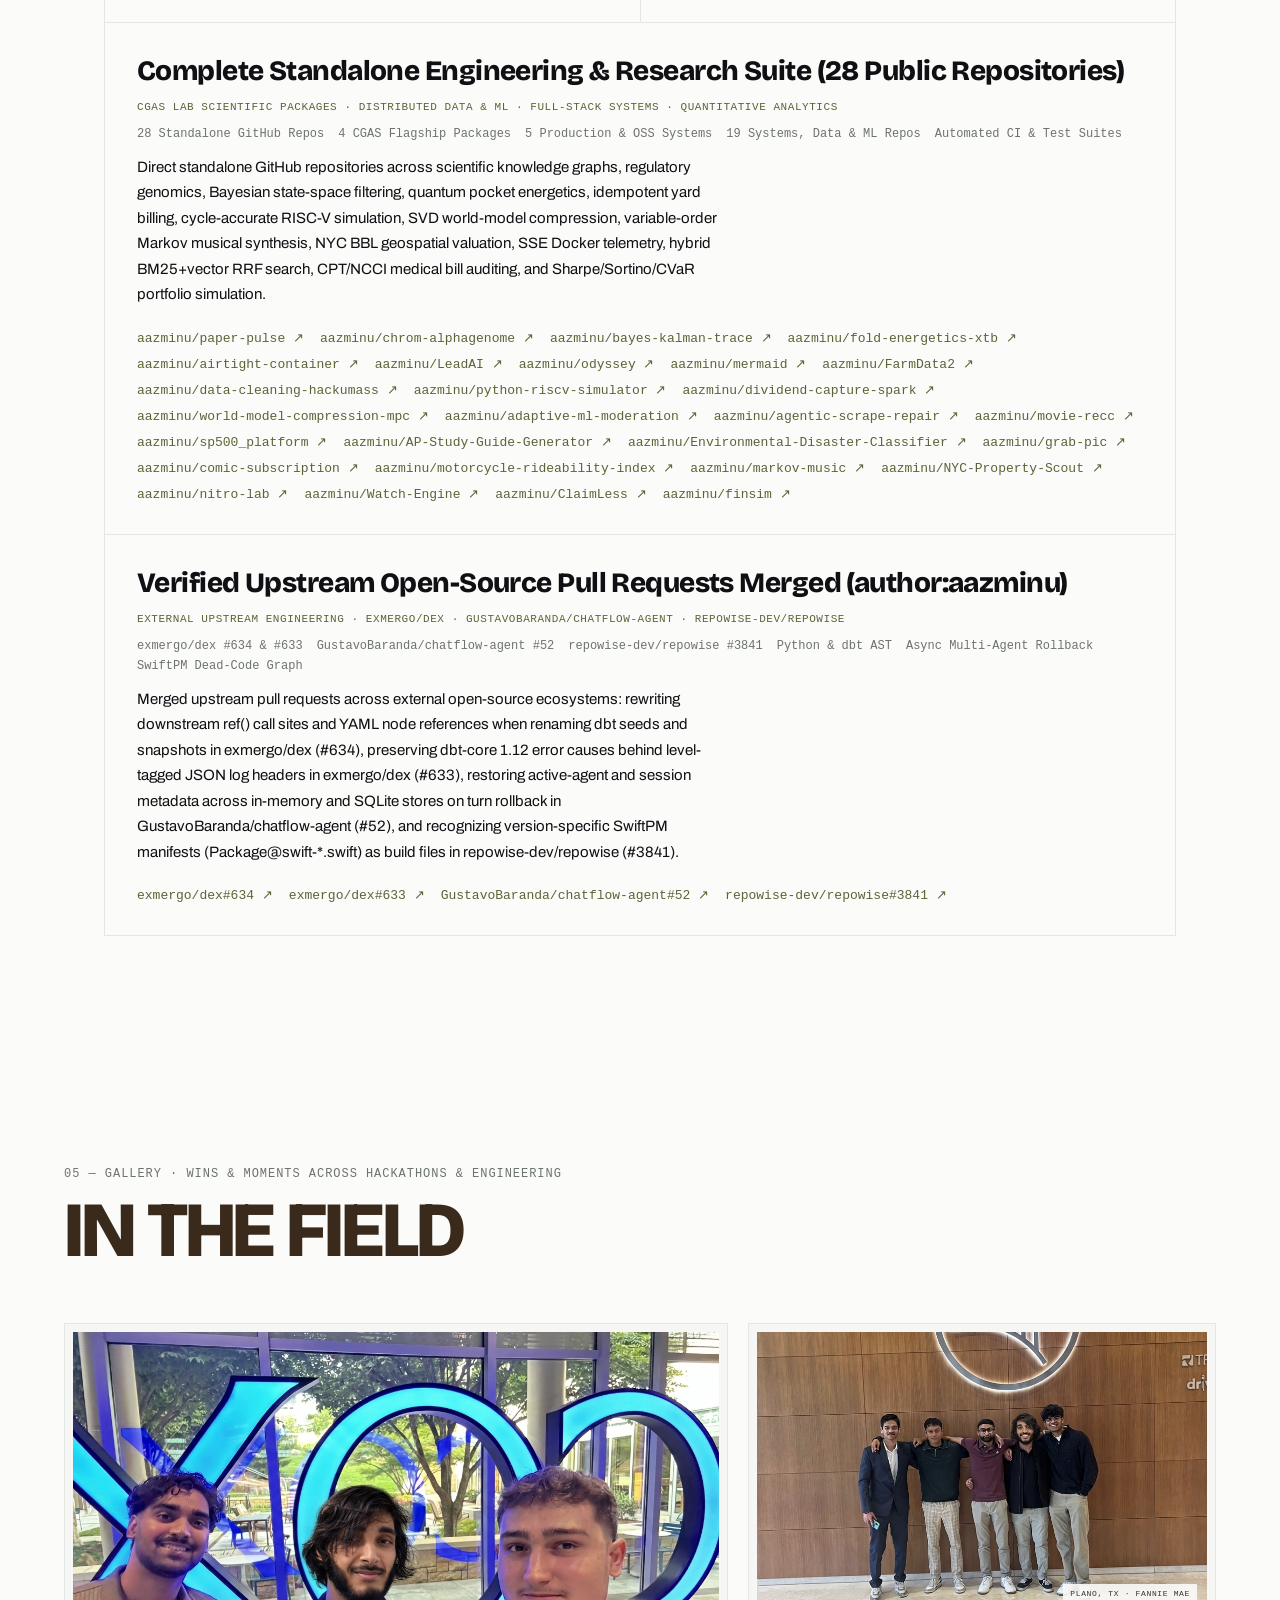
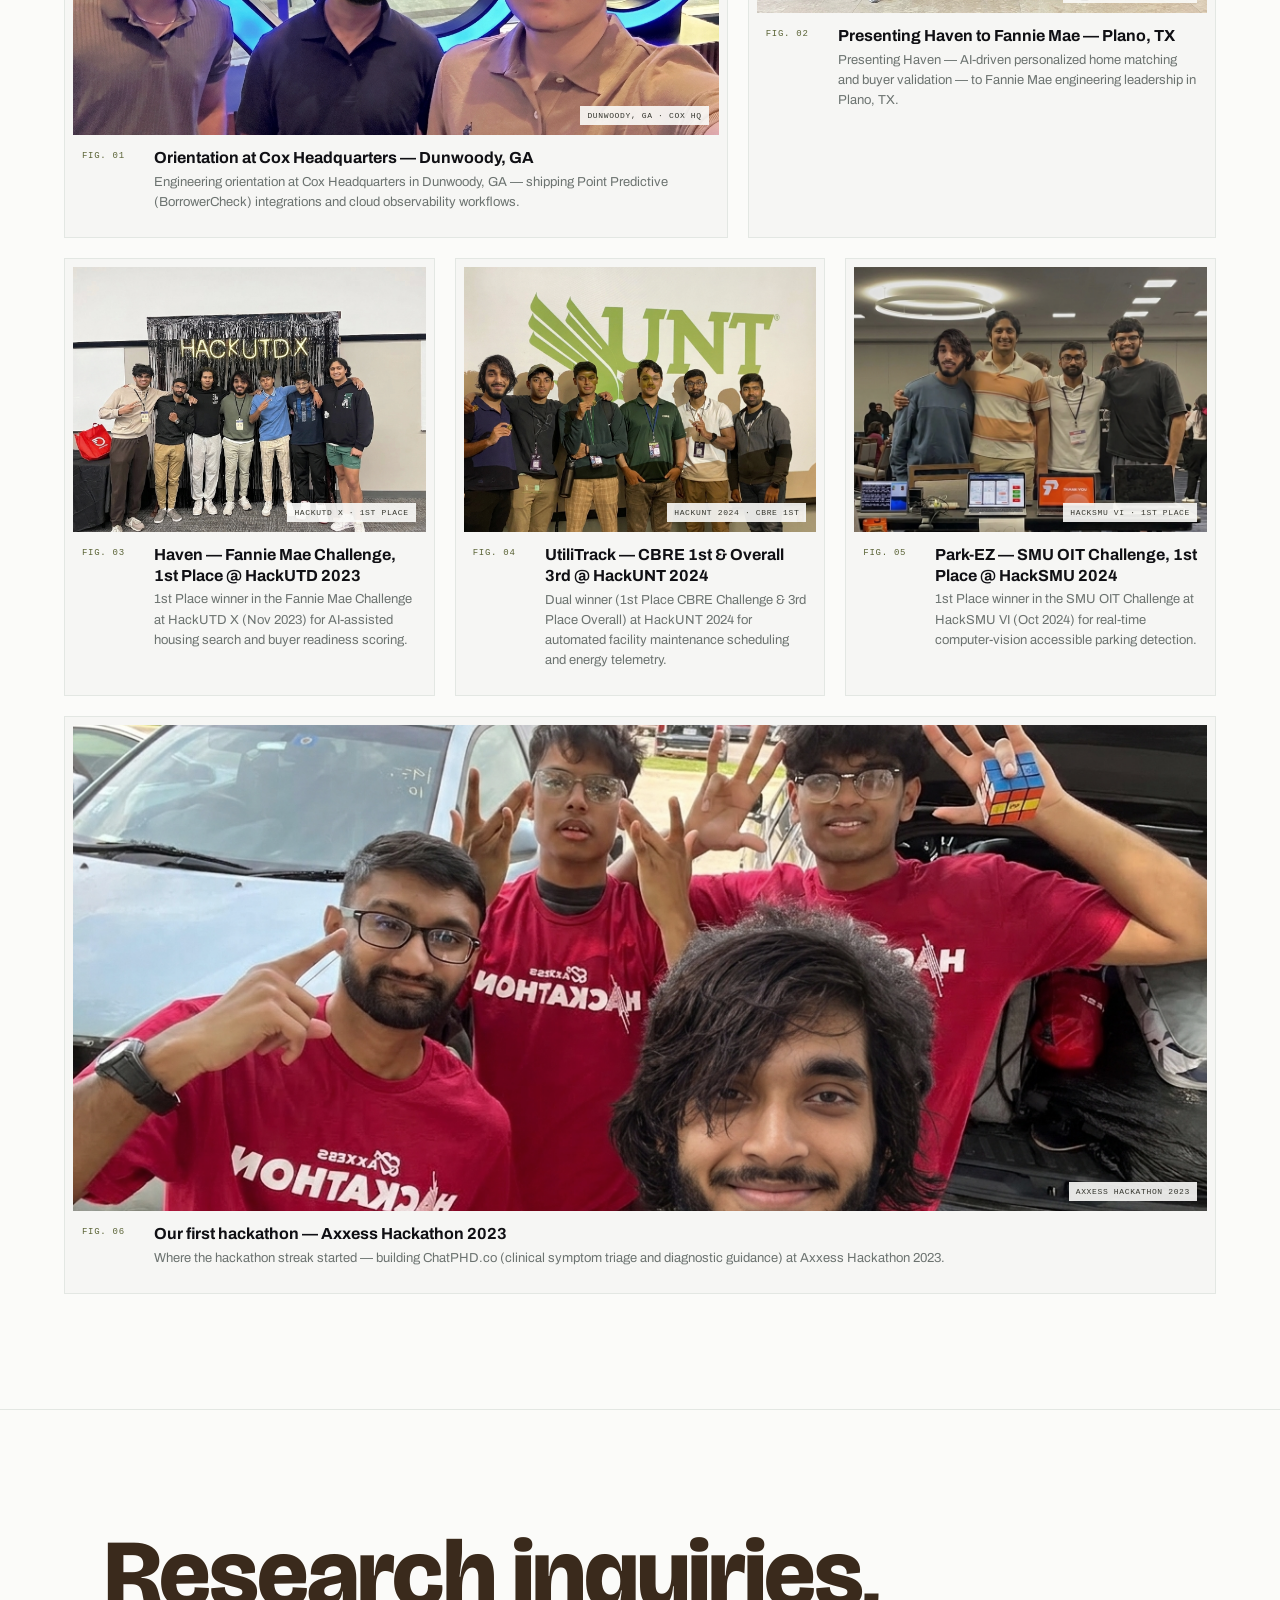
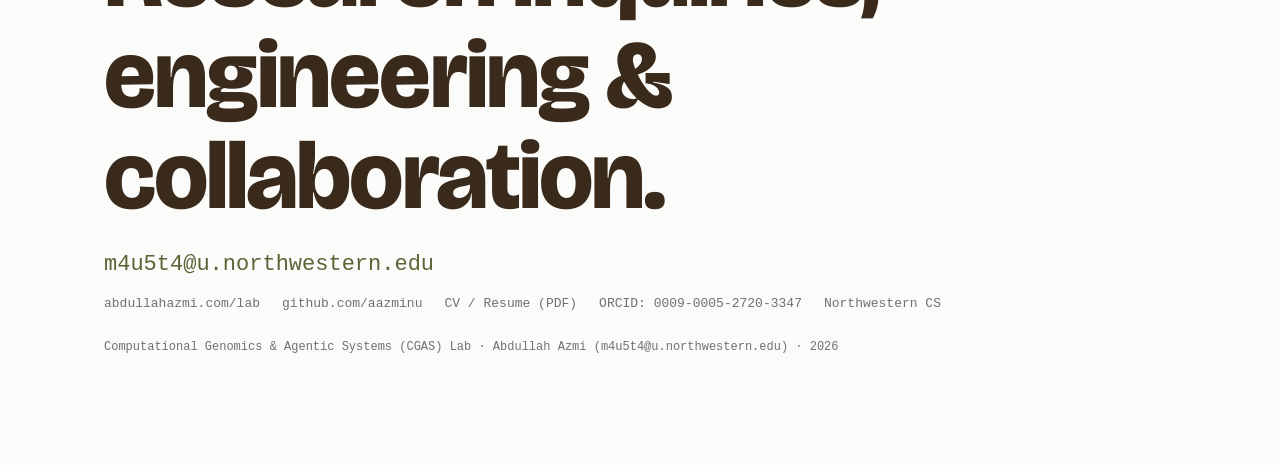
==== commit 4f385866: "Clarify research programme and update researcher contact links" ====
--- a/index.html
+++ b/index.html
@@ -79,7 +79,7 @@
             ],
             "sameAs": [
               "https://github.com/aazminu",
-              "https://orcid.org/0009-0004-8172-6394",
+              "https://orcid.org/0009-0005-2720-3347",
               "https://abdullahazmi.com/lab/"
             ]
           },
@@ -99,10 +99,10 @@
         ]
       }
     </script>
-    <script type="module" src="./assets/index-2552cda7.js"></script>
-    <script type="module" src="./assets/extension.js"></script>
+    <script type="module" src="./assets/index-fc677367.js"></script>
+    <script type="module" src="./assets/extension.js?v=research-20261021"></script>
     <link rel="stylesheet" href="./assets/index-yL4Jrv0C.css">
-    <link rel="stylesheet" href="./assets/extension.css">
+    <link rel="stylesheet" href="./assets/extension.css?v=research-20261021">
   </head>
   <body>
     <div id="root"></div>
--- a/assets/extension.css
+++ b/assets/extension.css
@@ -346,13 +346,15 @@
 .portfolio-field { max-width: var(--maxw); margin: 0 auto; padding: var(--section-pad) var(--gutter); }
 .portfolio-field__head { margin-bottom: clamp(28px, 5vw, 54px); }
 .portfolio-field__title { color: var(--accent-2); font: 800 clamp(42px, 7vw, 78px)/1 var(--font-display); letter-spacing: -.04em; text-transform: uppercase; }
-.portfolio-field__grid { column-count: 2; column-gap: 20px; }
-.portfolio-field__figure { display: inline-block; width: 100%; margin: 0 0 20px; padding: 8px; border: 1px solid var(--hairline); break-inside: avoid; background: color-mix(in srgb, var(--ink) 2%, var(--bg)); vertical-align: top; }
-.portfolio-field__image { position: relative; overflow: hidden; aspect-ratio: 1.4; background: var(--hairline); }
-.portfolio-field__figure:nth-child(2) .portfolio-field__image { aspect-ratio: 1.58; }
-.portfolio-field__figure:nth-child(3) .portfolio-field__image { aspect-ratio: 1.22; }
-.portfolio-field__image img { display: block; width: 100%; height: 100%; object-fit: cover; filter: saturate(.78); transition: transform .5s ease, filter .3s ease; }
-.portfolio-field__figure:hover .portfolio-field__image img { transform: scale(1.035); filter: saturate(.96); }
+.portfolio-field__grid { display: grid; grid-template-columns: repeat(12, minmax(0, 1fr)); gap: 20px; }
+.portfolio-field__figure { display: flex; flex-direction: column; width: 100%; margin: 0; padding: 8px; border: 1px solid var(--hairline); background: color-mix(in srgb, var(--ink) 2%, var(--bg)); grid-column: span 6; }
+.portfolio-field__figure--col-span-7 { grid-column: span 7; }
+.portfolio-field__figure--col-span-5 { grid-column: span 5; }
+.portfolio-field__figure--col-span-4 { grid-column: span 4; }
+.portfolio-field__figure--col-span-12 { grid-column: span 12; }
+.portfolio-field__image { position: relative; overflow: hidden; aspect-ratio: 16 / 10; background: var(--hairline); }
+.portfolio-field__image img { display: block; width: 100%; height: 100%; object-fit: cover; filter: saturate(.88); transition: transform .5s ease, filter .3s ease; }
+.portfolio-field__figure:hover .portfolio-field__image img { transform: scale(1.035); filter: saturate(1); }
 .portfolio-field__sample { position: absolute; right: 10px; bottom: 10px; padding: 5px 7px; color: #34352d; background: rgba(251,251,249,.9); font: 8px var(--font-mono); letter-spacing: .08em; }
 .portfolio-field__figure figcaption { display: grid; grid-template-columns: 62px minmax(0,1fr); gap: 10px; padding: 13px 9px 7px; }
 .portfolio-field__number { grid-row: span 2; padding-top: 3px; color: var(--accent); font: 9px var(--font-mono); letter-spacing: .08em; }
@@ -416,9 +418,12 @@
   .portfolio-featured { grid-template-columns: 1fr; }
   .portfolio-featured__meta { display: grid; grid-template-columns: repeat(2, minmax(0,1fr)); gap: 0 18px; padding: 18px 24px 24px; border-top: 1px solid var(--hairline); border-left: 0; }
   .portfolio-featured__meta-value { font-size: 12px; }
-  .portfolio-field__grid { column-count: 1; }
-  .portfolio-field__figure:nth-child(2) { width: 94%; margin-left: 6%; }
-  .portfolio-field__figure:nth-child(3) { width: 96%; }
+  .portfolio-field__grid { grid-template-columns: 1fr; }
+  .portfolio-field__figure,
+  .portfolio-field__figure--col-span-7,
+  .portfolio-field__figure--col-span-5,
+  .portfolio-field__figure--col-span-4,
+  .portfolio-field__figure--col-span-12 { grid-column: 1 / -1; width: 100%; margin-left: 0; }
   .workbench-tabs { grid-template-columns: 1fr; }
   .workbench-metrics { grid-template-columns: 1fr; }
 }
